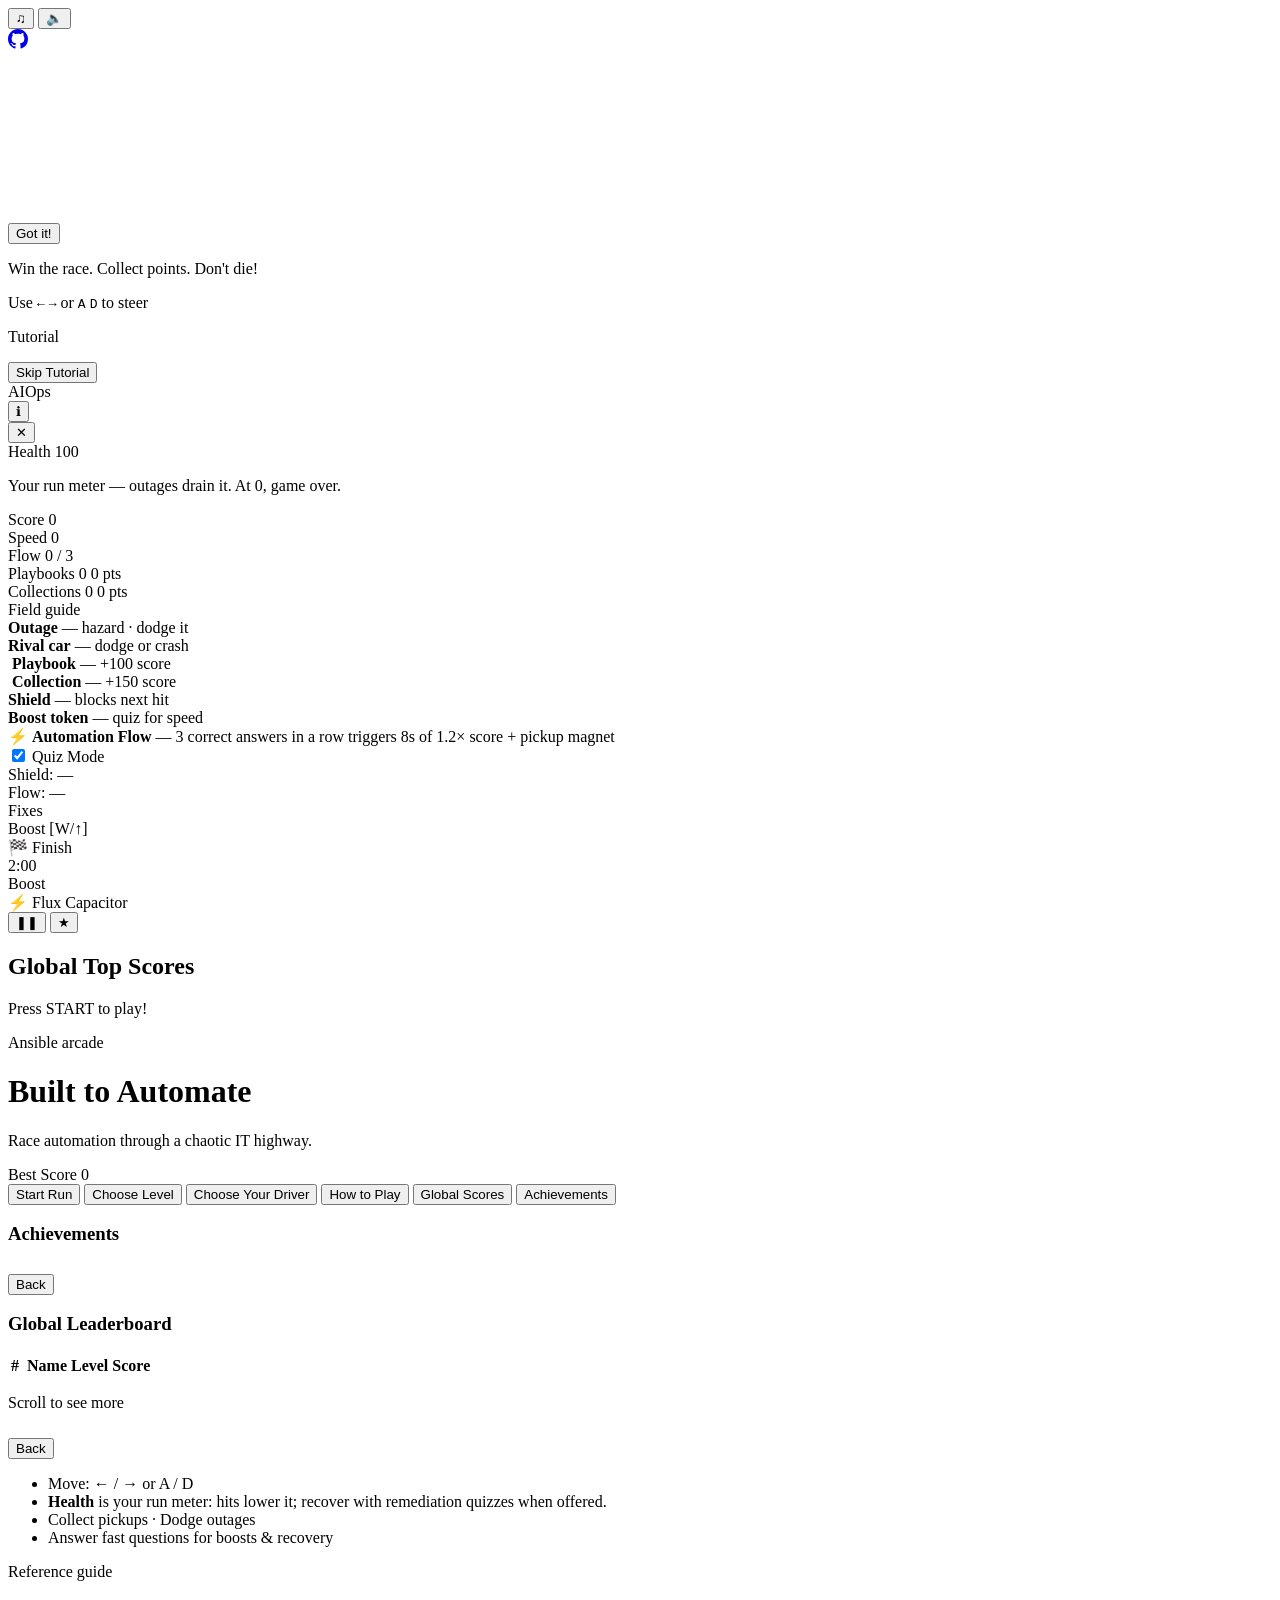
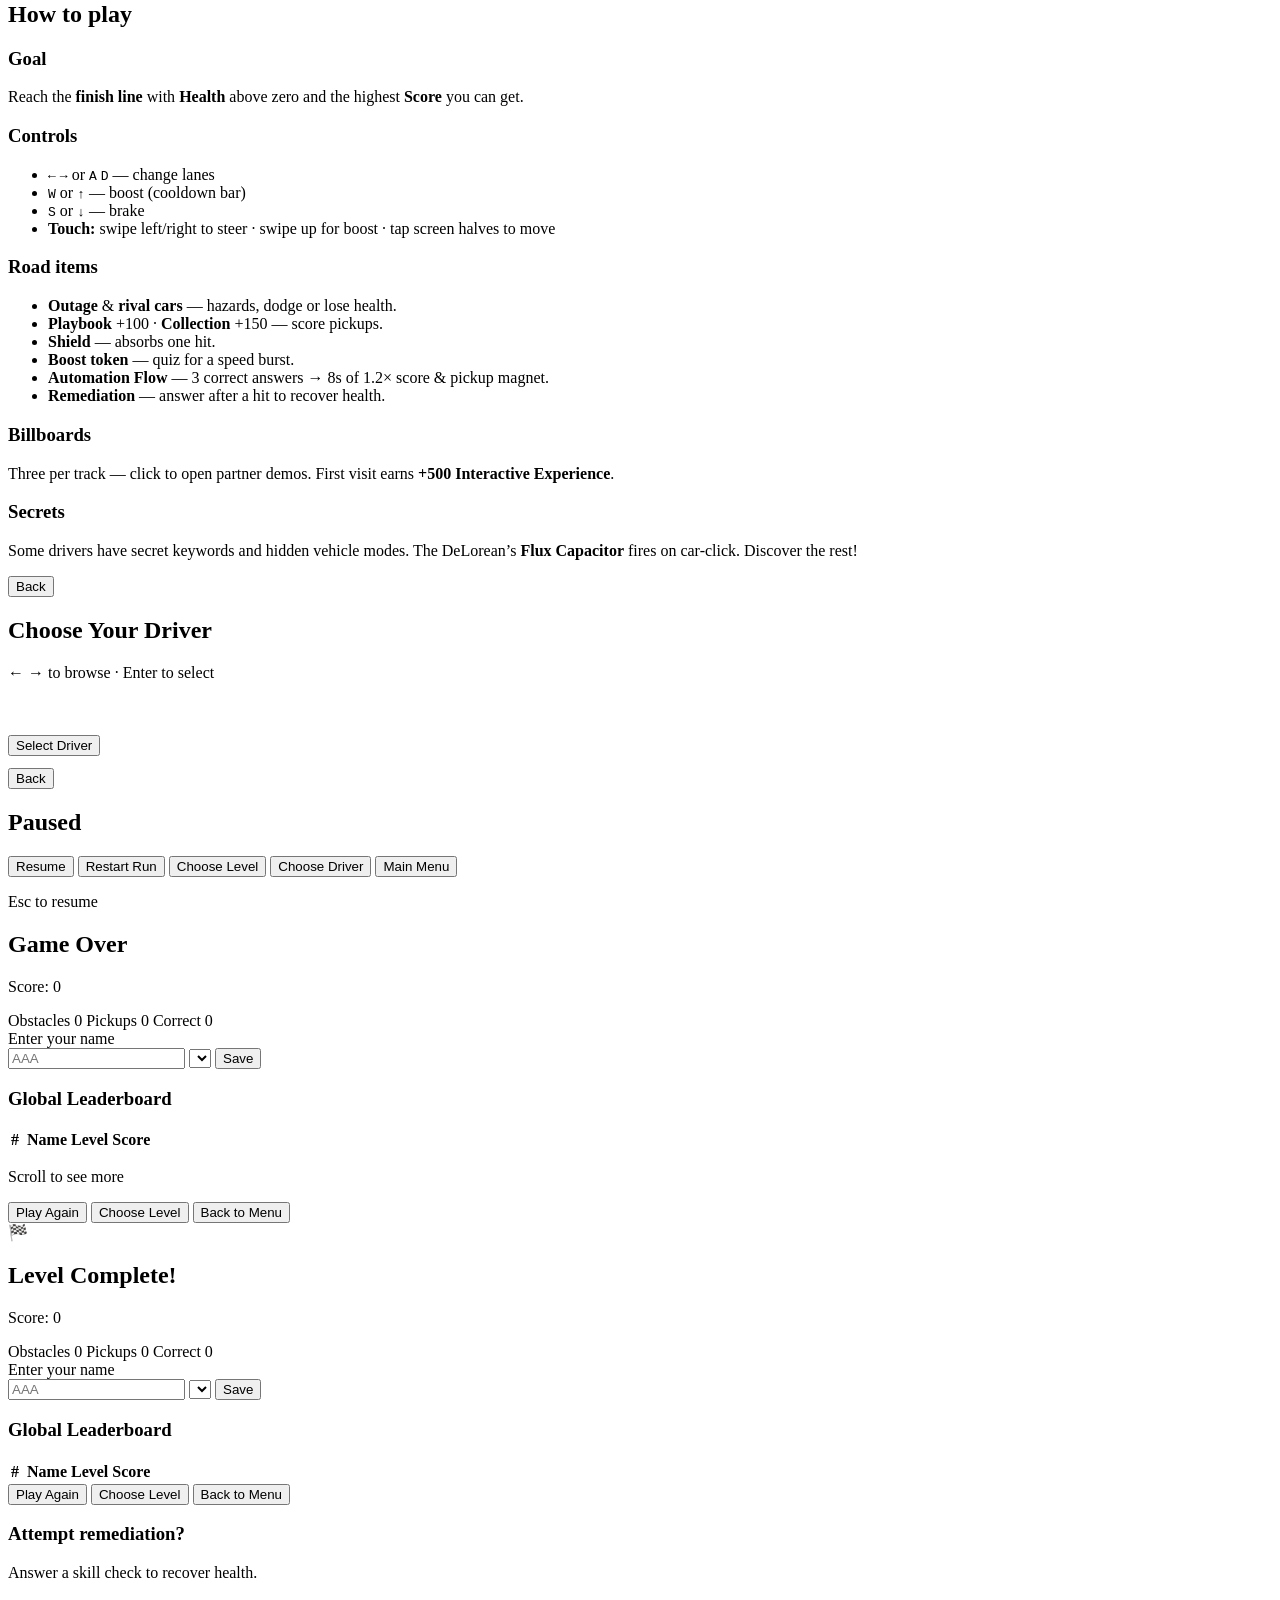
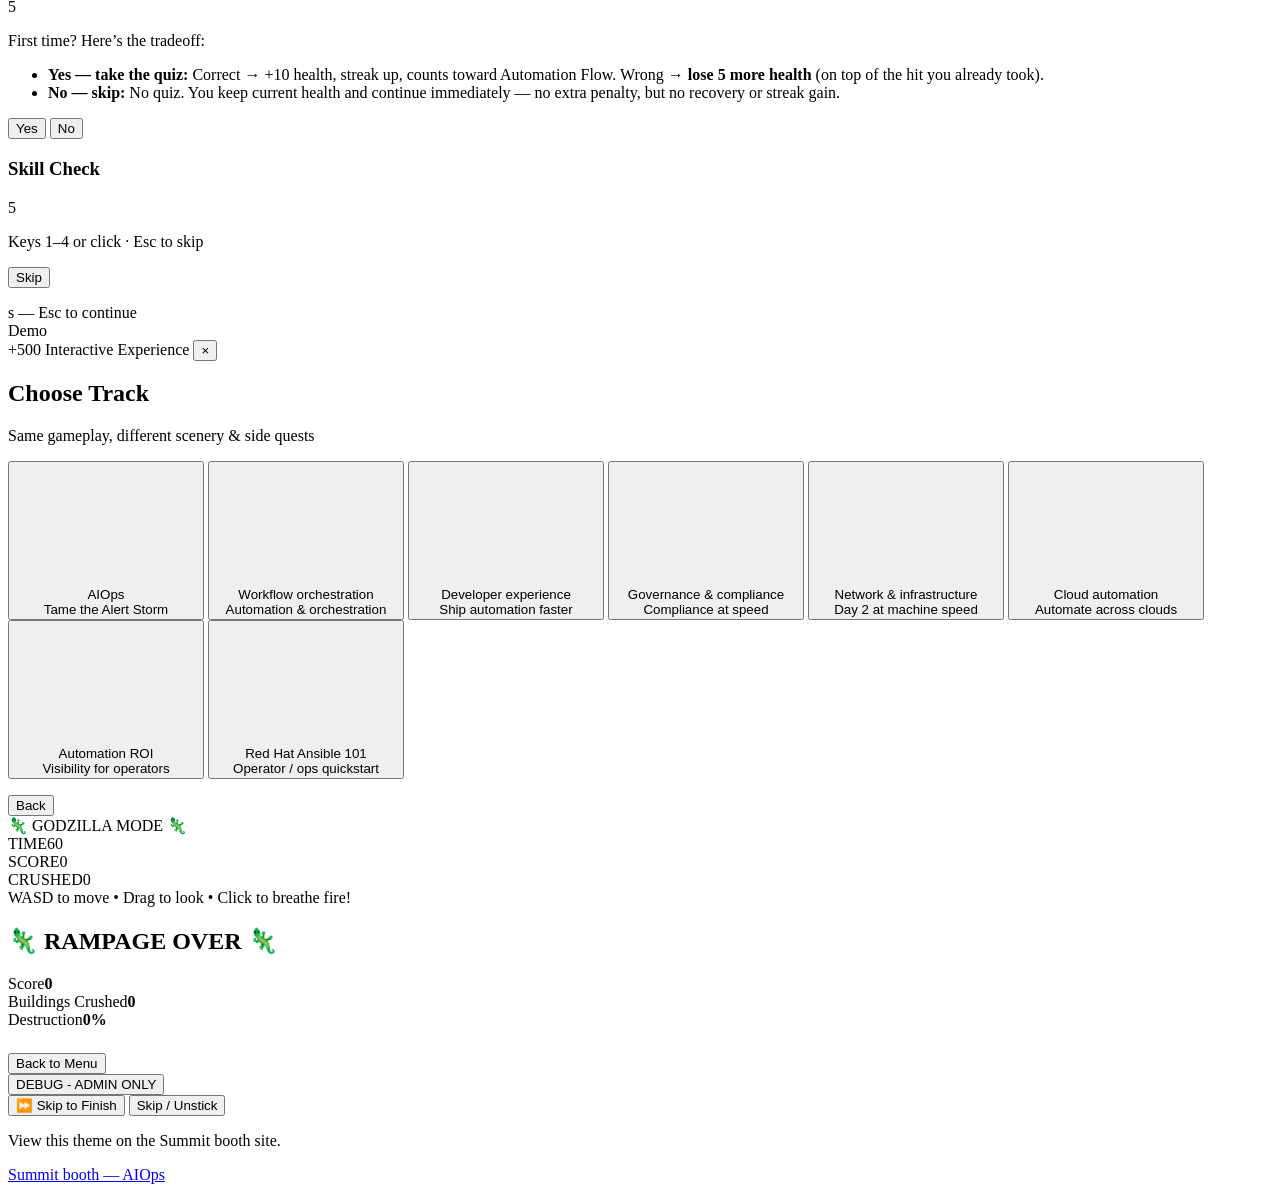
==== index.html @ 03d0b7ad "Changing url endpoints to page" ====
<!DOCTYPE html>
<html lang="en">
  <head>
    <meta charset="UTF-8" />
    <script>
      /* Keep SLUGS in sync with pathSegment in src/data/config.js */
      (function () {
        if (location.protocol === "file:") return;
        var SLUGS = [
          "AIOps",
          "Workflows",
          "Developer-Experience",
          "Policy-and-governance",
          "Infrastructure-and-network",
          "AAP-on-cloud",
          "Metrics-and-telemetry",
          "AAP-101",
        ];
        function computeBaseHref(pathname) {
          var p = pathname.replace(/\/+$/, "") || "/";
          var parts = p.split("/").filter(Boolean);
          var last = parts[parts.length - 1];
          if (last && SLUGS.indexOf(last) !== -1) {
            parts.pop();
            return parts.length ? "/" + parts.join("/") + "/" : "/";
          }
          return (p === "/" ? "" : p) + "/";
        }
        var b = document.createElement("base");
        b.href = computeBaseHref(location.pathname);
        var cs = document.querySelector("meta[charset]");
        if (cs) cs.insertAdjacentElement("afterend", b);
        else document.head.prepend(b);
      })();
    </script>
    <meta name="viewport" content="width=device-width, initial-scale=1.0" />
    <title>Built to Automate</title>
    <link rel="preconnect" href="https://fonts.googleapis.com" />
    <link rel="preconnect" href="https://fonts.gstatic.com" crossorigin />
    <link
      href="https://fonts.googleapis.com/css2?family=Orbitron:wght@500;700;900&family=Press+Start+2P&family=Red+Hat+Display:ital,wght@0,400..900;1,400..900&display=swap"
      rel="stylesheet"
    />
    <link rel="stylesheet" href="./style.css" />
    <script type="importmap">
      {
        "imports": {
          "three": "https://cdn.jsdelivr.net/npm/three@0.160.0/build/three.module.js",
          "firebase/app": "https://www.gstatic.com/firebasejs/11.7.1/firebase-app.js",
          "firebase/firestore": "https://www.gstatic.com/firebasejs/11.7.1/firebase-firestore.js"
        }
      }
    </script>
  </head>
  <body>
    <div id="audio-controls">
      <button id="btn-music" title="Toggle music">&#9835;</button>
      <button id="btn-sfx" title="Toggle sound effects">&#128264;</button>
    </div>
    <a
      id="github-link"
      href="https://github.com/abwalczyk/ansible-f1"
      target="_blank"
      rel="noopener noreferrer"
      title="View on GitHub"
    >
      <svg width="20" height="20" viewBox="0 0 16 16" fill="currentColor">
        <path d="M8 0C3.58 0 0 3.58 0 8c0 3.54 2.29 6.53 5.47 7.59.4.07.55-.17.55-.38
          0-.19-.01-.82-.01-1.49-2.01.37-2.53-.49-2.69-.94-.09-.23-.48-.94-.82-1.13-.28-.15-.68-.52
          -.01-.53.63-.01 1.08.58 1.23.82.72 1.21 1.87.87 2.33.66.07-.52.28-.87.51-1.07-1.78-.2
          -3.64-.89-3.64-3.95 0-.87.31-1.59.82-2.15-.08-.2-.36-1.02.08-2.12 0 0 .67-.21 2.2.82
          .64-.18 1.32-.27 2-.27.68 0 1.36.09 2 .27 1.53-1.04 2.2-.82 2.2-.82.44 1.1.16 1.92
          .08 2.12.51.56.82 1.27.82 2.15 0 3.07-1.87 3.75-3.65 3.95.29.25.54.73.54 1.48 0
          1.07-.01 1.93-.01 2.2 0 .21.15.46.55.38A8.013 8.013 0 0016 8c0-4.42-3.58-8-8-8z"/>
      </svg>
    </a>
    <div id="game-root">
      <canvas id="c"></canvas>
      <div id="screen-flash" aria-hidden="true"></div>
      <div id="brake-vignette" class="brake-vignette" aria-hidden="true"></div>
      <div id="damage-popup" class="damage-popup" aria-hidden="true"></div>
      <div id="pickup-popup" class="pickup-popup" aria-hidden="true"></div>
      <div id="hippo-announce" class="hippo-announce" aria-hidden="true"></div>
      <div id="combo-display" class="combo-display hidden" aria-hidden="true"></div>
      <div id="achievement-popup" class="achievement-popup hidden" aria-hidden="true"></div>

      <!-- Interactive tutorial tip (floats over 3D entities) -->
      <div id="tutorial-tip" class="tutorial-tip hidden" aria-hidden="true">
        <div class="tutorial-tip-card">
          <p id="tutorial-tip-text" class="tutorial-tip-text"></p>
          <button type="button" id="btn-tutorial-got-it" class="btn primary btn-small">Got it!</button>
        </div>
        <div class="tutorial-tip-arrow"></div>
      </div>
      <!-- skip button moved inside tutorial-checklist below -->
      <div id="tutorial-banner" class="tutorial-banner hidden" aria-hidden="true">
        <p class="tutorial-banner-text">Win the race. Collect points. Don't die!</p>
        <p class="tutorial-banner-sub">Use <kbd>←</kbd> <kbd>→</kbd> or <kbd>A</kbd> <kbd>D</kbd> to steer</p>
      </div>

      <!-- Tutorial-to-race countdown -->
      <div id="tutorial-countdown" class="tutorial-countdown hidden" aria-hidden="true">
        <span id="tutorial-countdown-num" class="tutorial-countdown-num"></span>
      </div>

      <!-- Tutorial progress checklist -->
      <div id="tutorial-checklist" class="tutorial-checklist hidden" aria-label="Tutorial progress">
        <div class="tutorial-checklist-header">Tutorial</div>
        <ul id="tutorial-checklist-items" class="tutorial-checklist-items">
          <!-- populated dynamically from TUTORIAL_STEPS -->
        </ul>
        <button type="button" id="btn-skip-tutorial" class="btn-skip-tutorial">Skip Tutorial</button>
      </div>

      <div id="hud" class="hud hidden">
        <div class="hud-theme-strip" aria-label="Current track">
          <div id="hud-level-name" class="hud-theme-title">AIOps</div>
        </div>
        <button type="button" id="btn-hud-info" class="hud-info-toggle" title="Show info">ℹ</button>
        <div class="hud-left">
          <button type="button" id="btn-hud-close" class="hud-close-btn" title="Close">✕</button>
          <div class="hud-stats">
            <div class="hud-stat-block">
              <div class="hud-health-row">
                Health <span id="hud-health">100</span>
              </div>
              <p class="hud-stat-hint">
                Your run meter — outages drain it. At 0, game over.
              </p>
            </div>
            <div>Score <span id="hud-score">0</span></div>
            <div>Speed <span id="hud-speed">0</span></div>
            <div class="hud-flow-progress">
              Flow <span id="hud-streak">0</span> / 3
              <div class="flow-pips">
                <span class="flow-pip" id="flow-pip-0"></span>
                <span class="flow-pip" id="flow-pip-1"></span>
                <span class="flow-pip" id="flow-pip-2"></span>
              </div>
            </div>
            <div class="hud-pickup-counter">
              Playbooks <span id="hud-playbooks">0</span>
              <span class="hud-pickup-pts" id="hud-playbook-pts">0 pts</span>
            </div>
            <div class="hud-pickup-counter">
              Collections <span id="hud-collections">0</span>
              <span class="hud-pickup-pts" id="hud-collection-pts">0 pts</span>
            </div>
          </div>
          <div class="hud-legend" aria-label="What objects mean">
            <div class="legend-title">Field guide</div>
            <div class="legend-row">
              <span class="swatch swatch-outage" aria-hidden="true"></span>
              <span><strong>Outage</strong> — hazard · dodge it</span>
            </div>
            <div class="legend-row">
              <span class="swatch swatch-rival" aria-hidden="true"></span>
              <span><strong>Rival car</strong> — dodge or crash</span>
            </div>
            <div class="legend-row">
              <img class="swatch-icon" src="./assets/playbook-icon.png" alt="" aria-hidden="true" />
              <span><strong>Playbook</strong> — +100 score</span>
            </div>
            <div class="legend-row">
              <img class="swatch-icon" src="./assets/collection-icon.png" alt="" aria-hidden="true" />
              <span><strong>Collection</strong> — +150 score</span>
            </div>
            <div class="legend-row">
              <span class="swatch swatch-shield" aria-hidden="true"></span>
              <span><strong>Shield</strong> — blocks next hit</span>
            </div>
            <div class="legend-row">
              <span class="swatch swatch-boost" aria-hidden="true"></span>
              <span><strong>Boost token</strong> — quiz for speed</span>
            </div>
            <div class="legend-divider"></div>
            <div class="legend-row legend-flow-row">
              <span class="swatch swatch-flow" aria-hidden="true">⚡</span>
              <span><strong>Automation Flow</strong> — 3 correct answers in a row triggers 8s of 1.2× score + pickup magnet</span>
            </div>
            <div class="legend-divider"></div>
            <label class="legend-row quiz-toggle-row">
              <input type="checkbox" id="quiz-toggle" checked />
              <span>Quiz Mode</span>
            </label>
          </div>
        </div>
        <div class="hud-right">
          <div id="hud-shield">Shield: —</div>
          <div id="hud-flow">Flow: —</div>
          <div id="hud-remediations" class="hud-remediations">
            <span class="rem-label">Fixes</span>
            <span class="rem-icons" id="rem-icons"></span>
          </div>
          <div id="hud-manual-boost" class="hud-manual-boost ready">
            <span class="mb-label">Boost [W/↑]</span>
            <div class="mb-bar"><div id="mb-fill" class="mb-fill"></div></div>
          </div>
        </div>
        <div id="finish-progress" class="finish-progress">
          <span class="finish-label">🏁 Finish</span>
          <div class="finish-track">
            <div id="finish-fill" class="finish-fill"></div>
          </div>
          <span id="finish-time" class="finish-time">2:00</span>
        </div>
        <div id="boost-bar" class="boost-bar hidden">
          <span>Boost</span>
          <div class="boost-track">
            <div id="boost-fill"></div>
          </div>
        </div>
        <div id="tt-cooldown-bar" class="tt-cooldown-bar hidden">
          <span>⚡ Flux Capacitor</span>
          <div class="tt-track">
            <div id="tt-cooldown-fill"></div>
          </div>
        </div>
        <div id="hud-status" class="hud-status"></div>
        <button type="button" id="btn-touch-pause" class="touch-pause" title="Pause">&#10074;&#10074;</button>
        <button type="button" id="btn-mobile-secret" class="mobile-secret-btn" title="Secret">★</button>
      </div>

      <div id="attract-scores" class="attract-scores hidden">
        <h2 class="attract-scores-title">Global Top Scores</h2>
        <div class="attract-scores-list" id="attract-scores-list"></div>
        <p class="attract-insert">Press START to play!</p>
      </div>

      <div id="main-menu" class="overlay panel">
        <p class="eyebrow">Ansible arcade</p>
        <h1 class="title">Built to Automate</h1>
        <p class="tagline">Race automation through a chaotic IT highway.</p>
        <div class="best-row">
          Best Score <span id="menu-best">0</span>
        </div>
        <button type="button" id="btn-start" class="btn primary">Start Run</button>
        <button type="button" id="btn-choose-level-menu" class="btn">Choose Level</button>
        <button type="button" id="btn-choose-driver" class="btn">Choose Your Driver</button>
        <button type="button" id="btn-how-to-play" class="btn">How to Play</button>
        <button type="button" id="btn-highscores" class="btn">Global Scores</button>
        <button type="button" id="btn-achievements" class="btn">Achievements</button>

        <div id="menu-achievements" class="menu-achievements hidden">
          <h3 class="lb-title">Achievements</h3>
          <div class="achievements-grid" id="achievements-grid"></div>
          <button type="button" id="btn-ach-back" class="btn" style="margin-top:0.6rem">Back</button>
        </div>

        <div id="menu-leaderboard" class="go-leaderboard hidden">
          <h3 class="lb-title">Global Leaderboard</h3>
          <div class="lb-scroll" id="menu-lb-scroll">
            <table class="lb-table">
              <thead>
                <tr><th>#</th><th></th><th>Name</th><th>Level</th><th>Score</th></tr>
              </thead>
              <tbody id="menu-lb-body"></tbody>
            </table>
          </div>
          <p class="lb-hint">Scroll to see more</p>
          <button type="button" id="btn-lb-back" class="btn" style="margin-top:0.6rem">Back</button>
        </div>

        <ul class="help">
          <li>Move: ← / → or A / D</li>
          <li>
            <strong>Health</strong> is your run meter: hits lower it; recover with
            remediation quizzes when offered.
          </li>
          <li>Collect pickups · Dodge outages</li>
          <li>Answer fast questions for boosts &amp; recovery</li>
        </ul>
      </div>

      <div id="tutorial-overlay" class="overlay tutorial-overlay hidden" aria-hidden="true">
        <div class="tutorial-panel">
          <p class="eyebrow">Reference guide</p>
          <h2 class="tutorial-title">How to play</h2>
          <div class="tutorial-scroll">
            <section class="tutorial-section">
              <h3>Goal</h3>
              <p>Reach the <strong>finish line</strong> with <strong>Health</strong> above zero and the highest <strong>Score</strong> you can get.</p>
            </section>
            <section class="tutorial-section">
              <h3>Controls</h3>
              <ul class="tutorial-list">
                <li><kbd>←</kbd> <kbd>→</kbd> or <kbd>A</kbd> <kbd>D</kbd> — change lanes</li>
                <li><kbd>W</kbd> or <kbd>↑</kbd> — boost (cooldown bar)</li>
                <li><kbd>S</kbd> or <kbd>↓</kbd> — brake</li>
                <li><strong>Touch:</strong> swipe left/right to steer · swipe up for boost · tap screen halves to move</li>
              </ul>
            </section>
            <section class="tutorial-section">
              <h3>Road items</h3>
              <ul class="tutorial-list">
                <li><strong>Outage</strong> &amp; <strong>rival cars</strong> — hazards, dodge or lose health.</li>
                <li><strong>Playbook</strong> +100 · <strong>Collection</strong> +150 — score pickups.</li>
                <li><strong>Shield</strong> — absorbs one hit.</li>
                <li><strong>Boost token</strong> — quiz for a speed burst.</li>
                <li><strong>Automation Flow</strong> — 3 correct answers → 8s of 1.2× score &amp; pickup magnet.</li>
                <li><strong>Remediation</strong> — answer after a hit to recover health.</li>
              </ul>
            </section>
            <section class="tutorial-section">
              <h3>Billboards</h3>
              <p>Three per track — click to open partner demos. First visit earns <strong>+500 Interactive Experience</strong>.</p>
            </section>
            <section class="tutorial-section tutorial-spoiler">
              <h3>Secrets</h3>
              <p>Some drivers have secret keywords and hidden vehicle modes. The DeLorean’s <strong>Flux Capacitor</strong> fires on car-click. Discover the rest!</p>
            </section>
          </div>
          <div class="tutorial-actions">
            <button type="button" id="btn-tutorial-back" class="btn">Back</button>
          </div>
        </div>
      </div>

      <div id="driver-select" class="overlay panel hidden">
        <h2 class="driver-select-title">Choose Your Driver</h2>
        <p class="driver-select-hint">← → to browse · Enter to select</p>
        <div class="driver-cards" id="driver-cards"></div>

        <div id="driver-detail" class="driver-detail hidden">
          <div class="driver-detail-inner">
            <img id="driver-detail-photo" class="driver-detail-photo" src="" alt="" />
            <div class="driver-detail-info">
              <h3 id="driver-detail-name" class="driver-detail-name"></h3>
              <p id="driver-detail-origin" class="driver-detail-origin"></p>
              <p id="driver-detail-bio" class="driver-detail-bio"></p>
              <button type="button" id="btn-select-driver" class="btn primary">Select Driver</button>
            </div>
            <div class="driver-car-preview" id="driver-car-preview"></div>
          </div>
        </div>

        <button type="button" id="btn-driver-back" class="btn" style="margin-top:0.8rem">Back</button>
      </div>

      <div id="pause-menu" class="overlay panel hidden">
        <h2>Paused</h2>
        <button type="button" id="btn-resume" class="btn primary">Resume</button>
        <button type="button" id="btn-restart-pause" class="btn">Restart Run</button>
        <button type="button" id="btn-choose-level-pause" class="btn">Choose Level</button>
        <button type="button" id="btn-choose-driver-pause" class="btn">Choose Driver</button>
        <button type="button" id="btn-menu-pause" class="btn">Main Menu</button>
        <p class="hint">Esc to resume</p>
      </div>

      <div id="game-over" class="overlay panel hidden">
        <h2>Game Over</h2>

        <div id="go-entry" class="go-entry">
          <p class="go-final-score">Score: <span id="go-score">0</span></p>
          <div class="go-stats-row">
            <span>Obstacles <span id="go-hits">0</span></span>
            <span>Pickups <span id="go-pickups">0</span></span>
            <span>Correct <span id="go-correct">0</span></span>
          </div>
          <label class="go-name-label" for="go-name-input">Enter your name</label>
          <div class="go-name-row">
            <input type="text" id="go-name-input" class="go-name-input" maxlength="16" placeholder="AAA" autocomplete="off" />
            <select id="go-country" class="go-country" title="Country"></select>
            <button type="button" id="btn-save-score" class="btn primary">Save</button>
          </div>
        </div>

        <div id="go-leaderboard" class="go-leaderboard hidden">
          <div id="go-rank-banner" class="rank-banner hidden"></div>
          <h3 class="lb-title">Global Leaderboard</h3>
          <div class="lb-scroll" id="lb-scroll">
            <table class="lb-table">
              <thead>
                <tr><th>#</th><th></th><th>Name</th><th>Level</th><th>Score</th></tr>
              </thead>
              <tbody id="lb-body"></tbody>
            </table>
          </div>
          <p class="lb-hint">Scroll to see more</p>
        </div>

        <div class="go-buttons">
          <button type="button" id="btn-restart-go" class="btn primary">Play Again</button>
          <button type="button" id="btn-choose-level-go" class="btn">Choose Level</button>
          <button type="button" id="btn-menu-go" class="btn">Back to Menu</button>
        </div>
      </div>

      <div id="level-complete" class="overlay panel hidden">
        <div id="lc-flags" class="lc-flags">🏁</div>
        <h2 id="lc-title">Level Complete!</h2>
        <p id="lc-message" class="lc-message"></p>
        <p class="go-final-score">Score: <span id="lc-score">0</span></p>
        <div class="go-stats-row">
          <span>Obstacles <span id="lc-hits">0</span></span>
          <span>Pickups <span id="lc-pickups">0</span></span>
          <span>Correct <span id="lc-correct">0</span></span>
        </div>

        <div id="lc-entry" class="go-entry">
          <label class="go-name-label" for="lc-name-input">Enter your name</label>
          <div class="go-name-row">
            <input type="text" id="lc-name-input" class="go-name-input" maxlength="16" placeholder="AAA" autocomplete="off" />
            <select id="lc-country" class="go-country" title="Country"></select>
            <button type="button" id="btn-save-score-lc" class="btn primary">Save</button>
          </div>
        </div>

        <div id="lc-leaderboard" class="go-leaderboard hidden">
          <div id="lc-rank-banner" class="rank-banner hidden"></div>
          <h3 class="lb-title">Global Leaderboard</h3>
          <div class="lb-scroll" id="lc-lb-scroll">
            <table class="lb-table">
              <thead>
                <tr><th>#</th><th></th><th>Name</th><th>Level</th><th>Score</th></tr>
              </thead>
              <tbody id="lc-lb-body"></tbody>
            </table>
          </div>
        </div>

        <div class="go-buttons">
          <button type="button" id="btn-next-lc" class="btn primary">Play Again</button>
          <button type="button" id="btn-choose-level-lc" class="btn">Choose Level</button>
          <button type="button" id="btn-menu-lc" class="btn">Back to Menu</button>
        </div>
      </div>

      <div id="recovery-overlay" class="overlay panel compact hidden">
        <h3>Attempt remediation?</h3>
        <p class="hint">Answer a skill check to recover health.</p>
        <p id="recovery-countdown" class="recovery-countdown">5</p>
        <div id="recovery-first-tip" class="recovery-first-tip hidden">
          <p class="recovery-tip-title">First time? Here’s the tradeoff:</p>
          <ul class="recovery-tip-list">
            <li>
              <strong>Yes — take the quiz:</strong> Correct → +10 health, streak up, counts toward Automation Flow.
              Wrong → <strong>lose 5 more health</strong> (on top of the hit you already took).
            </li>
            <li>
              <strong>No — skip:</strong> No quiz. You keep current health and continue immediately — no extra penalty, but no recovery or streak gain.
            </li>
          </ul>
        </div>
        <div class="row">
          <button type="button" id="recovery-yes" class="btn primary">Yes</button>
          <button type="button" id="recovery-no" class="btn">No</button>
        </div>
      </div>

      <div id="quiz-overlay" class="overlay panel quiz hidden">
        <div id="quiz-question-panel">
          <h3 id="quiz-title">Skill Check</h3>
          <p id="quiz-countdown" class="quiz-countdown">5</p>
          <p id="quiz-prompt"></p>
          <div id="quiz-options" class="quiz-options"></div>
          <div class="quiz-bottom-row">
            <p class="hint">Keys 1–4 or click · Esc to skip</p>
            <button type="button" id="btn-quiz-skip" class="btn btn-quiz-skip">Skip</button>
          </div>
        </div>
        <div id="quiz-result-panel" class="quiz-result-panel hidden">
          <div id="quiz-result-burst" class="quiz-result-burst" aria-hidden="true"></div>
          <p id="quiz-result-title" class="quiz-result-title"></p>
          <ul id="quiz-result-lines" class="quiz-result-lines"></ul>
          <p id="quiz-result-explain" class="quiz-result-explain"></p>
          <div id="quiz-result-timer" class="quiz-result-timer hidden">
            <span id="quiz-result-countdown"></span>s — Esc to continue
          </div>
        </div>
      </div>

      <div id="billboard-overlay" class="overlay hidden">
        <div class="billboard-panel">
          <div class="billboard-topbar">
            <span class="billboard-label" id="billboard-label">Demo</span>
            <div class="billboard-topbar-right">
              <span id="billboard-bonus" class="billboard-bonus hidden">+500 Interactive Experience</span>
              <button type="button" id="btn-billboard-close" class="billboard-close" title="Close">&times;</button>
            </div>
          </div>
          <div class="billboard-content" id="billboard-content">
            <!-- dynamic: iframe embed or coming-soon placeholder injected by UI.js -->
          </div>
        </div>
      </div>

      <div id="level-select" class="overlay panel hidden">
        <h2>Choose Track</h2>
        <p class="level-select-hint">Same gameplay, different scenery &amp; side quests</p>
        <div class="level-cards">
          <button class="level-card" data-level="A">
            <canvas class="level-preview" width="180" height="120"></canvas>
            <div class="level-card-label">AIOps</div>
            <div class="level-card-sub">Tame the Alert Storm</div>
          </button>
          <button class="level-card" data-level="B">
            <canvas class="level-preview" width="180" height="120"></canvas>
            <div class="level-card-label">Workflow orchestration</div>
            <div class="level-card-sub">Automation &amp; orchestration</div>
          </button>
          <button class="level-card" data-level="C">
            <canvas class="level-preview" width="180" height="120"></canvas>
            <div class="level-card-label">Developer experience</div>
            <div class="level-card-sub">Ship automation faster</div>
          </button>
          <button class="level-card" data-level="D">
            <canvas class="level-preview" width="180" height="120"></canvas>
            <div class="level-card-label">Governance &amp; compliance</div>
            <div class="level-card-sub">Compliance at speed</div>
          </button>
          <button class="level-card" data-level="E">
            <canvas class="level-preview" width="180" height="120"></canvas>
            <div class="level-card-label">Network &amp; infrastructure</div>
            <div class="level-card-sub">Day 2 at machine speed</div>
          </button>
          <button class="level-card" data-level="F">
            <canvas class="level-preview" width="180" height="120"></canvas>
            <div class="level-card-label">Cloud automation</div>
            <div class="level-card-sub">Automate across clouds</div>
          </button>
          <button class="level-card" data-level="G">
            <canvas class="level-preview" width="180" height="120"></canvas>
            <div class="level-card-label">Automation ROI</div>
            <div class="level-card-sub">Visibility for operators</div>
          </button>
          <button class="level-card" data-level="H">
            <canvas class="level-preview" width="180" height="120"></canvas>
            <div class="level-card-label">Red Hat Ansible 101</div>
            <div class="level-card-sub">Operator / ops quickstart</div>
          </button>
        </div>
        <button type="button" id="btn-level-back" class="btn" style="margin-top:1rem">Back</button>
      </div>

      <!-- Godzilla Mode HUD -->
      <div id="godzilla-hud" class="godzilla-hud hidden" aria-hidden="true">
        <div class="gz-title">🦎 GODZILLA MODE 🦎</div>
        <div class="gz-stats">
          <div class="gz-stat"><span class="gz-label">TIME</span><span id="gz-time" class="gz-value">60</span></div>
          <div class="gz-stat"><span class="gz-label">SCORE</span><span id="gz-score" class="gz-value">0</span></div>
          <div class="gz-stat"><span class="gz-label">CRUSHED</span><span id="gz-crushed" class="gz-value">0</span></div>
        </div>
        <div class="gz-hint">WASD to move &bull; Drag to look &bull; Click to breathe fire!</div>
      </div>

      <!-- Godzilla Score Summary -->
      <div id="godzilla-score" class="overlay panel hidden">
        <h2 class="gz-score-title">🦎 RAMPAGE OVER 🦎</h2>
        <div class="gz-score-grid">
          <div class="gz-score-row"><span>Score</span><strong id="gz-final-score">0</strong></div>
          <div class="gz-score-row"><span>Buildings Crushed</span><strong id="gz-final-crushed">0</strong></div>
          <div class="gz-score-row"><span>Destruction</span><strong id="gz-final-pct">0%</strong></div>
        </div>
        <button type="button" id="btn-gz-back" class="btn" style="margin-top:1.5rem">Back to Menu</button>
      </div>

      <div id="debug-panel" class="debug-panel">
        <button type="button" id="btn-debug-toggle" class="btn-debug-toggle">DEBUG - ADMIN ONLY</button>
        <div id="debug-tools" class="debug-tools hidden">
          <button type="button" id="btn-dev-skip" class="debug-btn" title="Skip to last 10s">&#9193; Skip to Finish</button>
          <button type="button" id="btn-unstick" class="debug-btn" title="Stuck? Click to force-resume the run">Skip / Unstick</button>
        </div>
      </div>
    </div>

    <!-- Fixed dock: must stay outside #game-root so z-index stacks above overlays -->
    <div
      id="summit-booth-back-wrap"
      class="summit-booth-dock hidden"
      aria-label="Summit booth theme page"
    >
      <p class="summit-booth-dock-lead" id="summit-booth-lead">
        View this theme on the Summit booth site.
      </p>
      <a
        id="summit-booth-back"
        class="summit-booth-dock-btn"
        href="https://ansible-tmm.github.io/summit26/AIOps/"
        target="_blank"
        rel="noopener noreferrer"
        >Summit booth — AIOps</a>
    </div>

    <script type="module" src="./src/main.js"></script>
  </body>
</html>
---- style.css ----
:root {
  --bg: #050510;
  --neon: #00ffcc;
  --neon2: #ff00aa;
  --panel: rgba(8, 12, 28, 0.92);
  --text: #e8f7ff;
  --muted: rgba(200, 230, 255, 0.65);
  /**
   * Start menu occupies this fraction of the viewport width; the 3D game shows on the remainder.
   * Summit booth dock is centered in the game strip only (not the full window).
   */
  --start-menu-width-fraction: 33.333333%;
}

* {
  box-sizing: border-box;
}

html,
body {
  margin: 0;
  width: 100%;
  height: 100%;
  overflow: hidden;
  background: var(--bg);
  color: var(--text);
  font-family: "Orbitron", system-ui, sans-serif;
}

#github-link {
  position: fixed;
  bottom: 12px;
  left: 12px;
  z-index: 30;
  width: 34px;
  height: 34px;
  display: flex;
  align-items: center;
  justify-content: center;
  border: 1px solid rgba(0, 255, 204, 0.2);
  border-radius: 50%;
  background: rgba(5, 10, 20, 0.7);
  color: rgba(200, 220, 255, 0.55);
  text-decoration: none;
  backdrop-filter: blur(6px);
  transition: all 0.2s ease;
}

#github-link:hover {
  color: var(--neon);
  border-color: rgba(0, 255, 204, 0.5);
  background: rgba(10, 25, 40, 0.85);
  box-shadow: 0 0 12px rgba(0, 255, 204, 0.2);
}

#audio-controls {
  position: fixed;
  top: 12px;
  right: 12px;
  z-index: 30;
  display: flex;
  gap: 6px;
}

#audio-controls button {
  width: 32px;
  height: 32px;
  border: 1px solid rgba(0, 255, 204, 0.25);
  border-radius: 5px;
  background: rgba(5, 10, 20, 0.7);
  color: var(--neon);
  font-size: 15px;
  cursor: pointer;
  display: flex;
  align-items: center;
  justify-content: center;
  transition: all 0.2s ease;
  backdrop-filter: blur(6px);
  padding: 0;
  line-height: 1;
}

#audio-controls button:hover {
  background: rgba(10, 25, 40, 0.85);
  border-color: rgba(0, 255, 204, 0.5);
}

#audio-controls button.muted {
  color: rgba(0, 255, 204, 0.2);
  border-color: rgba(0, 255, 204, 0.08);
}

#game-root {
  position: relative;
  width: 100%;
  height: 100%;
}

#c {
  display: block;
  width: 100%;
  height: 100%;
}

#screen-flash {
  pointer-events: none;
  position: absolute;
  inset: 0;
  background: rgba(255, 40, 80, 0);
  transition: background 0.08s linear;
  z-index: 3;
}

#screen-flash.flash-hit {
  background: rgba(255, 40, 80, 0.35);
}

#game-root.shake {
  animation: shake 0.22s ease-out;
}

@keyframes shake {
  0% {
    transform: translate(0, 0);
  }
  20% {
    transform: translate(-6px, 2px);
  }
  40% {
    transform: translate(5px, -2px);
  }
  60% {
    transform: translate(-4px, 1px);
  }
  80% {
    transform: translate(3px, -1px);
  }
  100% {
    transform: translate(0, 0);
  }
}

.hud {
  position: absolute;
  inset: 0;
  pointer-events: none;
  z-index: 2;
  font-size: 0.78rem;
  letter-spacing: 0.06em;
  text-shadow: 0 0 12px rgba(0, 255, 204, 0.35);
}

.hud-info-toggle {
  display: none;
}

.hud-close-btn {
  display: none;
}

.hud-resume-btn {
  display: none;
}

.hud-left {
  position: absolute;
  top: 1rem;
  left: 1rem;
  line-height: 1.45;
  max-width: min(220px, 42vw);
  display: flex;
  flex-direction: column;
  gap: 0.65rem;
  background: rgba(5, 8, 18, 0.65);
  padding: 0.75rem 0.85rem;
  border-radius: 8px;
  backdrop-filter: blur(4px);
}

.hud-stats {
  line-height: 1.5;
}

.hud-stat-block {
  margin-bottom: 0.15rem;
}

.hud-health-row {
  font-size: 1.5rem;
  font-weight: 700;
  letter-spacing: 0.03em;
}

#hud-health {
  font-size: 1.7rem;
  font-weight: 900;
  transition: color 0.2s;
}

.hud-health-row.danger {
  color: #ff2222;
  animation: health-flash 0.5s ease-in-out infinite;
}

.hud-health-row.danger #hud-health {
  color: #ff2222;
}

@keyframes health-flash {
  0%, 100% { opacity: 1; }
  50% { opacity: 0.4; }
}

.hud-stat-hint {
  margin: 0.2rem 0 0.35rem;
  padding: 0;
  font-size: 0.55rem;
  line-height: 1.35;
  letter-spacing: 0.03em;
  color: rgba(180, 210, 235, 0.75);
  font-weight: 500;
  max-width: 14rem;
}

.hud-flow-progress {
  display: flex;
  align-items: center;
  gap: 0.4rem;
  font-size: 0.72rem;
}

.hud-flow-progress span {
  color: #fff;
  font-weight: 700;
}

.flow-pips {
  display: flex;
  gap: 3px;
}

.flow-pip {
  width: 10px;
  height: 10px;
  border-radius: 2px;
  border: 1px solid rgba(0, 255, 204, 0.3);
  background: rgba(0, 255, 204, 0.08);
  transition: background 0.25s, border-color 0.25s, box-shadow 0.25s;
}

.flow-pip.filled {
  background: var(--neon);
  border-color: var(--neon);
  box-shadow: 0 0 6px rgba(0, 255, 204, 0.5);
}

.flow-pip.all-filled {
  background: #66ffcc;
  border-color: #66ffcc;
  box-shadow: 0 0 10px rgba(100, 255, 200, 0.7);
  animation: pip-glow 0.6s ease-in-out infinite alternate;
}

@keyframes pip-glow {
  from { box-shadow: 0 0 6px rgba(100, 255, 200, 0.5); }
  to { box-shadow: 0 0 14px rgba(100, 255, 200, 0.9); }
}

.hud-pickup-counter {
  display: flex;
  align-items: baseline;
  gap: 0.35rem;
  font-size: 0.72rem;
}

.hud-pickup-counter span:first-of-type {
  color: #fff;
  font-weight: 700;
}

.hud-pickup-pts {
  font-size: 0.6rem;
  color: var(--neon);
  font-weight: 400;
  opacity: 0.8;
}

.hud-legend {
  padding: 0.5rem 0.55rem;
  border: 1px solid rgba(0, 255, 204, 0.25);
  border-radius: 6px;
  background: rgba(4, 8, 20, 0.72);
  font-size: 0.62rem;
  letter-spacing: 0.04em;
  color: rgba(220, 235, 255, 0.88);
}

.legend-title {
  font-family: "Press Start 2P", monospace;
  font-size: 0.45rem;
  color: var(--neon);
  margin-bottom: 0.45rem;
  letter-spacing: 0.12em;
}

.legend-row {
  display: flex;
  align-items: flex-start;
  gap: 0.4rem;
  margin-bottom: 0.35rem;
}

.legend-row:last-child {
  margin-bottom: 0;
}

.swatch {
  flex-shrink: 0;
  width: 14px;
  height: 14px;
  margin-top: 0.1rem;
  border-radius: 3px;
  box-shadow: 0 0 6px rgba(0, 0, 0, 0.5);
}

.swatch-icon {
  flex-shrink: 0;
  width: 18px;
  height: 18px;
  object-fit: contain;
  filter: drop-shadow(0 0 4px rgba(255, 255, 255, 0.35));
}

.swatch-outage {
  background:
    repeating-linear-gradient(
      0deg,
      transparent 0px, transparent 3px,
      #666 3px, #666 4px
    ),
    repeating-linear-gradient(
      90deg,
      transparent 0px, transparent 6px,
      #666 6px, #666 7px
    ),
    linear-gradient(180deg, #b33319, #8b2010);
  background-size: 100% 100%;
}

.swatch-rival {
  background: linear-gradient(135deg, #ff4422 40%, #ffaa00 100%);
  clip-path: polygon(10% 30%, 0% 70%, 20% 100%, 80% 100%, 100% 70%, 90% 30%, 70% 0%, 30% 0%);
  box-shadow: 0 0 6px rgba(255, 100, 0, 0.5);
}

.swatch-shield {
  background: #9944ff;
  box-shadow: 0 0 8px rgba(180, 100, 255, 0.4);
  border-radius: 2px 2px 2px 2px;
  clip-path: polygon(50% 0%, 100% 15%, 100% 55%, 50% 100%, 0% 55%, 0% 15%);
  width: 15px;
  height: 17px;
}

.swatch-boost {
  background: linear-gradient(135deg, #ffdd00, #ffaa00);
  border-radius: 50%;
  width: 14px;
  height: 14px;
}

.legend-divider {
  border-top: 1px solid rgba(0, 255, 204, 0.15);
  margin: 0.35rem 0;
}

.swatch-flow {
  flex-shrink: 0;
  width: 16px;
  height: 16px;
  font-size: 12px;
  line-height: 16px;
  text-align: center;
  background: none;
  box-shadow: none;
  border-radius: 0;
}

.legend-flow-row span:last-child {
  font-size: 0.56rem;
  line-height: 1.4;
  color: var(--muted);
}

.recovery-countdown {
  font-family: "Orbitron", sans-serif;
  font-size: 2rem;
  font-weight: 900;
  color: var(--neon);
  text-shadow: 0 0 18px rgba(0, 255, 204, 0.6);
  margin: 0.2rem 0 0.5rem;
  transition: color 0.2s, text-shadow 0.2s;
}

.recovery-countdown.urgent {
  color: #ff4444;
  text-shadow: 0 0 20px rgba(255, 60, 60, 0.8);
  animation: countdown-pulse 0.5s ease-in-out infinite;
}

@keyframes countdown-pulse {
  0%, 100% { opacity: 1; }
  50% { opacity: 0.35; }
}

.recovery-countdown.hidden {
  display: none;
}

#recovery-no.auto-selected {
  background: rgba(255, 60, 60, 0.35);
  border-color: #ff4444;
  color: #ff6666;
  animation: no-blink 0.28s ease-in-out 3;
}

@keyframes no-blink {
  0%, 100% { opacity: 1; }
  50% { opacity: 0.25; }
}

.recovery-first-tip {
  text-align: left;
  max-width: 440px;
  margin: 0 auto 1rem;
  padding: 0.65rem 0.75rem;
  border-radius: 6px;
  background: rgba(0, 40, 50, 0.45);
  border: 1px solid rgba(0, 255, 204, 0.2);
}

.recovery-first-tip.hidden {
  display: none;
}

.recovery-tip-title {
  font-size: 0.72rem;
  color: #ffee88;
  margin: 0 0 0.5rem;
}

.recovery-tip-list {
  margin: 0;
  padding-left: 1rem;
  font-size: 0.72rem;
  line-height: 1.55;
  color: var(--muted);
}

.recovery-tip-list li {
  margin-bottom: 0.45rem;
}

.recovery-tip-list li:last-child {
  margin-bottom: 0;
}

.hud-right {
  position: absolute;
  top: 3.2rem;
  right: 1rem;
  text-align: right;
  line-height: 1.5;
  background: rgba(5, 8, 18, 0.65);
  padding: 0.5rem 0.7rem;
  border-radius: 8px;
  backdrop-filter: blur(4px);
}

.hud-right .active {
  color: var(--neon);
}

#hud-shield.active {
  color: #cc88ff;
}

#hud-flow.active {
  color: #66ffcc;
  animation: pulse 1.2s ease-in-out infinite;
}

.hud-remediations {
  display: flex;
  align-items: center;
  gap: 0.35rem;
  margin-top: 0.25rem;
  font-size: 0.78rem;
}

.rem-label {
  color: var(--muted);
  font-size: 0.65rem;
  letter-spacing: 0.05em;
}

.rem-icons {
  display: flex;
  gap: 0.2rem;
}

.rem-pip {
  display: inline-flex;
  align-items: center;
  justify-content: center;
  width: 20px;
  height: 20px;
  border-radius: 4px;
  font-weight: 900;
  font-size: 0.85rem;
  line-height: 1;
  transition: all 0.3s ease;
}

.rem-pip.available {
  background: rgba(0, 255, 140, 0.2);
  border: 1.5px solid rgba(0, 255, 140, 0.6);
  color: #00ff8c;
  text-shadow: 0 0 6px rgba(0, 255, 140, 0.5);
}

.rem-pip.spent {
  background: rgba(255, 50, 50, 0.15);
  border: 1.5px solid rgba(255, 50, 50, 0.35);
  color: rgba(255, 60, 60, 0.5);
  text-decoration: line-through;
  opacity: 0.5;
}

.hud-manual-boost {
  margin-top: 0.35rem;
  font-size: 0.78rem;
  color: var(--muted);
}

.hud-manual-boost.ready .mb-label {
  color: #ffcc00;
  font-weight: 700;
}

.hud-manual-boost.active .mb-label {
  color: #ff8800;
  font-weight: 700;
}

.mb-bar {
  width: 100%;
  height: 5px;
  background: rgba(255, 255, 255, 0.12);
  border-radius: 3px;
  margin-top: 3px;
  overflow: hidden;
}

.mb-fill {
  height: 100%;
  border-radius: 3px;
  background: #ffcc00;
  transform-origin: left;
  transition: transform 0.15s linear;
}

.hud-manual-boost.cooldown .mb-fill {
  background: #888;
}

.hud-manual-boost.active .mb-fill {
  background: #ff8800;
}

.hud-manual-boost.ready .mb-fill {
  background: #ffcc00;
}

.brake-vignette {
  position: fixed;
  inset: 0;
  pointer-events: none;
  z-index: 5;
  border: 4px solid rgba(255, 60, 60, 0.5);
  box-shadow: inset 0 0 60px rgba(255, 60, 60, 0.15);
  opacity: 0;
  transition: opacity 0.2s;
}

.brake-vignette.active {
  opacity: 1;
}

/* Attract mode score flash */
.attract-scores {
  position: fixed;
  inset: 0;
  z-index: 120;
  display: flex;
  flex-direction: column;
  align-items: center;
  justify-content: center;
  background: rgba(5, 8, 18, 0.85);
  backdrop-filter: blur(6px);
  animation: attract-fade-in 0.6s ease-out;
  cursor: pointer;
}

.attract-scores.hidden {
  display: none;
}

@keyframes attract-fade-in {
  from { opacity: 0; }
  to { opacity: 1; }
}

.attract-scores-title {
  font-family: var(--font-head);
  font-size: 2.4rem;
  color: var(--neon);
  text-transform: uppercase;
  letter-spacing: 0.15em;
  margin-bottom: 1.2rem;
  text-shadow: 0 0 20px rgba(0, 255, 204, 0.5);
}

.attract-scores-list {
  display: flex;
  flex-direction: column;
  gap: 0.5rem;
  width: min(90vw, 400px);
  max-height: 55vh;
  overflow-y: auto;
}

.attract-score-row {
  display: flex;
  justify-content: space-between;
  align-items: center;
  padding: 0.5rem 1rem;
  background: rgba(255, 255, 255, 0.05);
  border-radius: 6px;
  font-family: var(--font-mono);
  font-size: 1.1rem;
  color: #ccc;
  animation: attract-row-slide 0.4s ease-out both;
}

.attract-score-row:nth-child(-n+3) {
  color: #ffcc00;
  font-weight: 700;
  background: rgba(255, 204, 0, 0.08);
}

.attract-score-row .rank {
  width: 2rem;
  color: var(--muted);
}

.attract-score-row .flag {
  width: 1.4rem;
  text-align: center;
  flex-shrink: 0;
  font-size: 0.9rem;
}

.attract-score-row .name {
  flex: 1;
  text-align: left;
  margin-left: 0.5rem;
}

.attract-score-row .level {
  font-size: 0.65rem;
  color: rgba(255, 255, 255, 0.3);
  margin-right: 0.5rem;
  white-space: nowrap;
}

.attract-score-row .pts {
  text-align: right;
  font-weight: 600;
}

@keyframes attract-row-slide {
  from {
    opacity: 0;
    transform: translateY(10px);
  }
  to {
    opacity: 1;
    transform: translateY(0);
  }
}

.attract-insert {
  margin-top: 1.5rem;
  font-family: var(--font-head);
  font-size: 1.5rem;
  color: #fff;
  animation: pulse 1.5s ease-in-out infinite;
  text-transform: uppercase;
  letter-spacing: 0.1em;
}

@keyframes pulse {
  50% {
    opacity: 0.7;
  }
}

.finish-progress {
  position: absolute;
  bottom: 1.2rem;
  left: 50%;
  transform: translateX(-50%);
  display: flex;
  align-items: center;
  gap: 0.5rem;
  font-size: 0.6rem;
  color: rgba(200, 220, 255, 0.7);
  pointer-events: none;
}

.finish-label {
  white-space: nowrap;
}

.finish-track {
  width: 200px;
  height: 8px;
  border: 1px solid rgba(255, 255, 255, 0.2);
  border-radius: 4px;
  overflow: hidden;
  background: rgba(0, 0, 0, 0.4);
}

.finish-fill {
  height: 100%;
  width: 100%;
  transform-origin: left center;
  transform: scaleX(0);
  background: linear-gradient(90deg, #00ffcc, #ffffff);
  border-radius: 4px;
  transition: transform 0.3s linear;
}

.finish-time {
  font-family: var(--font-head);
  font-size: 0.55rem;
  color: rgba(200, 220, 255, 0.5);
  min-width: 2.2rem;
}

.boost-bar {
  position: absolute;
  top: 6.2rem;
  left: 50%;
  transform: translateX(-50%);
  display: flex;
  align-items: center;
  gap: 0.5rem;
  font-size: 0.65rem;
  color: var(--muted);
}

.boost-track {
  width: 120px;
  height: 8px;
  border: 1px solid rgba(0, 255, 204, 0.4);
  border-radius: 4px;
  overflow: hidden;
  background: rgba(0, 0, 0, 0.35);
}

#boost-fill {
  height: 100%;
  width: 100%;
  transform-origin: left center;
  transform: scaleX(0);
  background: linear-gradient(90deg, #00ffcc, #ffcc00);
}

.tt-cooldown-bar {
  position: absolute;
  top: 7.4rem;
  left: 50%;
  transform: translateX(-50%);
  display: flex;
  align-items: center;
  gap: 0.5rem;
  font-size: 0.6rem;
  color: #44ccff;
  text-shadow: 0 0 6px rgba(68, 204, 255, 0.5);
}
.tt-cooldown-bar.ready span {
  color: #44ccff;
  animation: tt-pulse 1.5s ease-in-out infinite;
}
@keyframes tt-pulse {
  0%, 100% { opacity: 0.7; }
  50% { opacity: 1; text-shadow: 0 0 10px #44ccff; }
}
.tt-track {
  width: 120px;
  height: 8px;
  border: 1px solid rgba(68, 204, 255, 0.4);
  border-radius: 4px;
  overflow: hidden;
  background: rgba(0, 0, 0, 0.35);
}
#tt-cooldown-fill {
  height: 100%;
  width: 100%;
  transform-origin: left center;
  transform: scaleX(0);
  background: linear-gradient(90deg, #ff6600, #44ccff);
  transition: background 0.3s;
}
.tt-cooldown-bar.ready #tt-cooldown-fill {
  background: #44ccff;
}

.hud-status {
  position: absolute;
  bottom: 3.2rem;
  left: 50%;
  transform: translateX(-50%);
  min-height: 1.2rem;
  font-size: 0.75rem;
  color: var(--neon);
  text-align: center;
  text-shadow: 0 0 14px rgba(0, 255, 204, 0.5);
  white-space: nowrap;
}

.overlay {
  position: absolute;
  inset: 0;
  display: flex;
  flex-direction: column;
  align-items: center;
  justify-content: center;
  z-index: 4;
  padding: 2rem;
  background: radial-gradient(
    ellipse at center,
    rgba(6, 10, 30, 0.75),
    rgba(2, 4, 12, 0.94)
  );
  backdrop-filter: blur(4px);
}

.overlay.hidden {
  display: none;
}

/* Let pointer events reach the WebGL canvas for billboard demos; menu controls stay clickable */
#main-menu.overlay.panel {
  pointer-events: none;
}

#main-menu.overlay.panel > * {
  pointer-events: auto;
}

.tutorial-overlay {
  z-index: 7;
}

.tutorial-panel {
  width: min(38rem, 94vw);
  max-height: min(88vh, 760px);
  display: flex;
  flex-direction: column;
  align-items: stretch;
  text-align: left;
  padding: 0.5rem 0 0;
}

.tutorial-title {
  font-family: "Press Start 2P", monospace;
  font-size: clamp(0.75rem, 2.2vw, 0.95rem);
  line-height: 1.45;
  margin: 0 0 0.75rem;
  color: #fff;
  text-shadow: 0 0 18px rgba(0, 255, 204, 0.4);
  text-align: center;
}

.tutorial-scroll {
  flex: 1;
  min-height: 0;
  overflow-y: auto;
  overflow-x: hidden;
  padding: 0 0.25rem 0.75rem 0;
  margin-right: -0.25rem;
  font-size: 0.78rem;
  line-height: 1.55;
  color: var(--text);
}

.tutorial-scroll::-webkit-scrollbar {
  width: 8px;
}
.tutorial-scroll::-webkit-scrollbar-thumb {
  background: rgba(0, 255, 204, 0.25);
  border-radius: 4px;
}

.tutorial-section {
  margin-bottom: 1rem;
}

.tutorial-section:last-child {
  margin-bottom: 0.35rem;
}

.tutorial-section h3 {
  margin: 0 0 0.35rem;
  font-size: 0.68rem;
  letter-spacing: 0.06em;
  text-transform: uppercase;
  color: var(--neon);
  font-weight: 700;
}

.tutorial-section p {
  margin: 0;
  color: var(--muted);
}

.tutorial-list {
  margin: 0;
  padding-left: 1.1rem;
  color: var(--muted);
}

.tutorial-list li {
  margin-bottom: 0.35rem;
}

.tutorial-list li:last-child {
  margin-bottom: 0;
}

.tutorial-scroll kbd {
  display: inline-block;
  padding: 0.1em 0.35em;
  font-size: 0.72em;
  font-family: inherit;
  border: 1px solid rgba(0, 255, 204, 0.35);
  border-radius: 4px;
  background: rgba(0, 20, 40, 0.6);
  color: var(--neon);
}

.tutorial-spoiler {
  border-left: 3px solid rgba(255, 0, 170, 0.55);
  padding-left: 0.65rem;
}

.tutorial-actions {
  display: flex;
  flex-wrap: wrap;
  gap: 0.65rem;
  justify-content: center;
  padding: 0.85rem 0 0.25rem;
  border-top: 1px solid rgba(0, 255, 204, 0.12);
  flex-shrink: 0;
}

.panel {
  text-align: center;
  max-width: 520px;
}

.panel.compact {
  max-width: 420px;
}

.eyebrow {
  font-family: "Press Start 2P", monospace;
  font-size: 0.55rem;
  color: var(--neon2);
  letter-spacing: 0.2em;
  margin-bottom: 0.75rem;
}

.title {
  font-family: "Press Start 2P", monospace;
  font-size: clamp(1.1rem, 3vw, 1.45rem);
  line-height: 1.5;
  margin: 0 0 0.75rem;
  color: #fff;
  text-shadow: 0 0 24px rgba(0, 255, 204, 0.45), 3px 3px 0 #111;
}

.tagline {
  color: var(--muted);
  margin-bottom: 1.25rem;
  font-size: 0.85rem;
}

.best-row {
  margin-bottom: 1.25rem;
  font-size: 0.95rem;
  color: #ffd54a;
}

/* Summit booth link — fixed bottom; centered on the game viewport (right of start menu), not full window */
.summit-booth-dock {
  position: fixed;
  left: calc(
    var(--start-menu-width-fraction) +
      (100% - var(--start-menu-width-fraction)) / 2
  );
  bottom: clamp(0.75rem, 3.5vh, 2rem);
  transform: translateX(-50%);
  z-index: 200;
  display: flex;
  flex-direction: column;
  align-items: center;
  gap: 0.45rem;
  width: min(92vw, 36rem);
  max-width: calc(100% - var(--start-menu-width-fraction) - 1.5rem);
  pointer-events: auto;
  text-align: center;
}

@media (max-width: 640px) {
  .summit-booth-dock {
    left: 50%;
    max-width: min(92vw, 36rem);
  }
}

.summit-booth-dock.hidden {
  display: none;
}

.summit-booth-dock-lead {
  margin: 0;
  font-family: "Red Hat Display", system-ui, sans-serif;
  font-weight: 500;
  font-size: clamp(0.8rem, 2.2vw, 0.95rem);
  letter-spacing: -0.02em;
  line-height: 1.35;
  color: rgba(232, 247, 255, 0.88);
  text-shadow: 0 1px 4px rgba(0, 0, 0, 0.75);
}

.summit-booth-dock-btn {
  display: inline-block;
  box-sizing: border-box;
  width: 100%;
  max-width: 100%;
  font-family: "Red Hat Display", system-ui, sans-serif;
  font-weight: 700;
  letter-spacing: -0.02em;
  font-size: clamp(1rem, 2.8vw, 1.2rem);
  line-height: 1.35;
  color: #fff;
  background: #ee0000;
  text-decoration: none;
  text-align: center;
  padding: 14px 22px;
  border-radius: 9px;
  border: 1px solid #c00;
  box-shadow: 0 4px 18px rgba(0, 0, 0, 0.35);
}

.summit-booth-dock-btn:hover {
  background: #cc0000;
  color: #fff;
}

.summit-booth-dock-btn:focus-visible {
  outline: 2px solid #06c;
  outline-offset: 3px;
}

.help {
  list-style: none;
  padding: 0;
  margin: 1.5rem 0 0;
  color: var(--muted);
  font-size: 0.75rem;
  line-height: 1.7;
}

.btn {
  font-family: "Orbitron", sans-serif;
  font-weight: 700;
  letter-spacing: 0.08em;
  padding: 0.65rem 1.4rem;
  margin: 0.35rem;
  border: 2px solid rgba(0, 255, 204, 0.45);
  background: rgba(0, 40, 50, 0.65);
  color: var(--text);
  cursor: pointer;
  border-radius: 4px;
  transition: transform 0.08s ease, box-shadow 0.12s ease, background 0.12s;
}

.btn:hover {
  transform: translateY(-1px);
  box-shadow: 0 0 18px rgba(0, 255, 204, 0.35);
}

.btn.primary {
  background: linear-gradient(180deg, #00c4aa, #007a6b);
  border-color: #66ffdd;
  color: #031016;
}

.btn.menu-focus {
  box-shadow: 0 0 20px rgba(0, 255, 204, 0.5), inset 0 0 8px rgba(0, 255, 204, 0.15);
  transform: translateY(-1px) scale(1.03);
  border-color: #66ffdd;
}

.hint {
  margin-top: 1rem;
  font-size: 0.7rem;
  color: var(--muted);
}

.stats-grid {
  display: grid;
  grid-template-columns: 1fr 1fr;
  gap: 0.5rem 1.5rem;
  margin: 1rem 0 1.25rem;
  font-size: 0.85rem;
  color: var(--muted);
}

.stats-grid span {
  color: #fff;
  font-weight: 700;
}

/* Game Over / Leaderboard */
.go-entry {
  margin-bottom: 1rem;
}

.go-final-score {
  font-family: "Orbitron", sans-serif;
  font-size: 1.6rem;
  font-weight: 900;
  color: var(--neon);
  text-shadow: 0 0 18px rgba(0, 255, 204, 0.5);
  margin: 0 0 0.5rem;
}

.go-final-score span {
  color: #fff;
}

.go-stats-row {
  display: flex;
  gap: 1.2rem;
  justify-content: center;
  font-size: 0.75rem;
  color: var(--muted);
  margin-bottom: 1rem;
}

.go-stats-row span span {
  color: #fff;
  font-weight: 700;
}

.go-name-label {
  display: block;
  font-size: 0.7rem;
  color: var(--muted);
  margin-bottom: 0.4rem;
}

.go-name-row {
  display: flex;
  gap: 0.5rem;
  justify-content: center;
  align-items: center;
}

.go-name-input {
  font-family: "Orbitron", sans-serif;
  font-size: 1rem;
  text-align: center;
  width: 10rem;
  padding: 0.4rem 0.6rem;
  border: 1px solid rgba(0, 255, 204, 0.35);
  border-radius: 4px;
  background: rgba(0, 20, 30, 0.7);
  color: #fff;
  outline: none;
  letter-spacing: 0.1em;
}

.go-name-input:focus {
  border-color: var(--neon);
  box-shadow: 0 0 10px rgba(0, 255, 204, 0.3);
}

.go-country {
  font-size: 1.3rem;
  line-height: 1;
  padding: 0.35rem 0.3rem;
  border: 1px solid rgba(0, 255, 204, 0.35);
  border-radius: 4px;
  background: rgba(0, 20, 30, 0.7);
  color: #fff;
  outline: none;
  width: 3rem;
  cursor: pointer;
  appearance: none;
  -webkit-appearance: none;
  text-align: center;
}

.go-country option {
  font-size: 1.3rem;
  padding: 0.3rem;
  background: #0a0e18;
}

.go-country:focus {
  border-color: var(--neon);
  box-shadow: 0 0 10px rgba(0, 255, 204, 0.3);
}

.lb-flag {
  font-size: 1.1em;
  line-height: 1;
}

.go-leaderboard {
  width: 100%;
  max-width: 480px;
  margin: 0 auto 1rem;
}

.go-leaderboard.hidden {
  display: none;
}

.lb-title {
  font-family: "Press Start 2P", monospace;
  font-size: 0.6rem;
  color: var(--neon);
  letter-spacing: 0.15em;
  margin: 0 0 0.5rem;
}

.lb-scroll {
  max-height: 260px;
  overflow-y: auto;
  border: 1px solid rgba(0, 255, 204, 0.2);
  border-radius: 4px;
  background: rgba(0, 10, 20, 0.5);
}

.lb-scroll::-webkit-scrollbar {
  width: 6px;
}

.lb-scroll::-webkit-scrollbar-track {
  background: rgba(0, 20, 30, 0.4);
}

.lb-scroll::-webkit-scrollbar-thumb {
  background: rgba(0, 255, 204, 0.3);
  border-radius: 3px;
}

.lb-table {
  width: 100%;
  border-collapse: collapse;
  table-layout: fixed;
  font-size: 0.72rem;
}

.lb-table thead th {
  position: sticky;
  top: 0;
  background: rgba(4, 8, 20, 0.95);
  color: var(--neon);
  font-family: "Press Start 2P", monospace;
  font-size: 0.5rem;
  padding: 0.45rem 0.5rem;
  text-align: left;
  border-bottom: 1px solid rgba(0, 255, 204, 0.2);
}

.lb-table thead th:nth-child(1) {
  width: 2rem;
  text-align: center;
}

.lb-table thead th:nth-child(2),
.lb-table tbody td.lb-flag {
  width: 1.6rem;
  text-align: center;
  padding-left: 0;
  padding-right: 0;
  font-size: 0.85rem;
}

.lb-table thead th:nth-child(3) {
  width: auto;
}

.lb-table thead th:nth-child(4) {
  width: 5.5rem;
}

.lb-table thead th:last-child {
  width: 4rem;
  text-align: right;
}

.lb-table tbody tr {
  border-bottom: 1px solid rgba(255, 255, 255, 0.05);
}

.lb-table tbody td {
  padding: 0.35rem 0.5rem;
  color: var(--muted);
}

.lb-table tbody td:first-child {
  text-align: center;
  color: rgba(255, 255, 255, 0.35);
}

.lb-table tbody td.lb-level {
  font-size: 0.55rem;
  color: rgba(255, 255, 255, 0.3);
  white-space: nowrap;
  overflow: hidden;
  text-overflow: ellipsis;
}

.lb-table tbody td:nth-child(3) {
  overflow: hidden;
  text-overflow: ellipsis;
  white-space: nowrap;
}

.lb-table tbody td:last-child {
  text-align: right;
  font-family: "Orbitron", sans-serif;
  font-weight: 700;
  color: #fff;
}

.lb-table tbody tr.lb-current {
  background: rgba(0, 255, 204, 0.12);
}

.lb-table tbody tr.lb-current td {
  color: var(--neon);
}

.lb-table tbody tr.lb-current td:last-child {
  color: #fff;
  text-shadow: 0 0 8px rgba(0, 255, 204, 0.4);
}

.lb-hint {
  font-size: 0.55rem;
  color: rgba(255, 255, 255, 0.25);
  margin: 0.3rem 0 0;
}

.rank-banner {
  font-family: "Press Start 2P", monospace;
  font-size: 0.7rem;
  text-align: center;
  padding: 0.55rem 0.8rem;
  margin-bottom: 0.5rem;
  border-radius: 6px;
  line-height: 1.6;
}

.rank-banner.hidden {
  display: none;
}

.rank-banner.top50 {
  background: linear-gradient(135deg, rgba(0, 255, 204, 0.18), rgba(255, 215, 0, 0.12));
  border: 1px solid rgba(0, 255, 204, 0.4);
  color: var(--neon);
  animation: rankPulse 2s ease-in-out infinite;
}

.rank-banner.outside {
  background: rgba(255, 255, 255, 0.06);
  border: 1px solid rgba(255, 255, 255, 0.12);
  color: var(--muted);
}

@keyframes rankPulse {
  0%, 100% { box-shadow: 0 0 8px rgba(0, 255, 204, 0.2); }
  50% { box-shadow: 0 0 18px rgba(0, 255, 204, 0.45); }
}

.go-buttons {
  display: flex;
  gap: 0.75rem;
  justify-content: center;
  flex-wrap: wrap;
  margin-top: 0.5rem;
}

.row {
  display: flex;
  gap: 0.75rem;
  justify-content: center;
  flex-wrap: wrap;
}

.quiz {
  max-width: 640px;
}

.quiz h3 {
  font-family: "Press Start 2P", monospace;
  font-size: 0.65rem;
  color: var(--neon);
  margin-bottom: 0.75rem;
}

#quiz-prompt {
  font-size: 0.95rem;
  line-height: 1.5;
  margin-bottom: 1rem;
}

.quiz-options {
  display: flex;
  flex-direction: column;
  gap: 0.5rem;
  width: 100%;
  max-width: 520px;
}

.quiz-opt {
  text-align: left;
  font-family: "Orbitron", sans-serif;
  font-size: 0.78rem;
  padding: 0.55rem 0.75rem;
  border: 1px solid rgba(0, 255, 204, 0.35);
  background: rgba(0, 30, 40, 0.75);
  color: var(--text);
  cursor: pointer;
  border-radius: 4px;
}

.quiz-opt:hover {
  border-color: #66ffdd;
  box-shadow: 0 0 12px rgba(0, 255, 204, 0.25);
}

.quiz-explain {
  margin-top: 0.75rem;
  font-size: 0.8rem;
  color: var(--muted);
}

.quiz-explain.hidden {
  display: none;
}

#quiz-overlay {
  overflow: hidden;
}

#quiz-question-panel {
  position: relative;
  z-index: 1;
}

.quiz-result-panel {
  position: relative;
  z-index: 2;
  max-width: 520px;
  padding: 0.5rem 0;
}

.quiz-result-burst {
  position: fixed;
  left: 50%;
  top: 45%;
  width: 40vmin;
  height: 40vmin;
  margin: -20vmin 0 0 -20vmin;
  border-radius: 50%;
  pointer-events: none;
  z-index: 0;
  opacity: 0;
  transform: scale(0.2);
}

.quiz-result-panel.is-correct .quiz-result-burst {
  background: radial-gradient(
    circle,
    rgba(0, 255, 140, 0.95) 0%,
    rgba(0, 200, 100, 0.45) 35%,
    transparent 70%
  );
  box-shadow: 0 0 80px 40px rgba(0, 255, 160, 0.5);
  animation: quiz-burst-pop 0.55s ease-out forwards;
}

.quiz-result-panel.is-wrong .quiz-result-burst {
  background: radial-gradient(
    circle,
    rgba(255, 80, 80, 0.75) 0%,
    rgba(180, 40, 40, 0.35) 40%,
    transparent 70%
  );
  animation: quiz-burst-wrong 0.45s ease-out forwards;
}

@keyframes quiz-burst-pop {
  0% {
    opacity: 0;
    transform: scale(0.15);
  }
  35% {
    opacity: 1;
    transform: scale(1.35);
  }
  100% {
    opacity: 0.85;
    transform: scale(2.8);
  }
}

@keyframes quiz-burst-wrong {
  0% {
    opacity: 0;
    transform: scale(0.3);
  }
  100% {
    opacity: 0.55;
    transform: scale(1.8);
  }
}

.quiz-result-title {
  font-family: "Press Start 2P", monospace;
  font-size: clamp(1rem, 3.5vw, 1.35rem);
  line-height: 1.4;
  margin: 0 0 1rem;
  text-shadow: 0 0 24px currentColor;
  animation: quiz-title-pop 0.35s ease-out;
}

.quiz-result-panel.is-correct .quiz-result-title {
  color: #4fff9a;
}

.quiz-result-panel.is-wrong .quiz-result-title {
  color: #ff6b6b;
}

@keyframes quiz-title-pop {
  0% {
    transform: scale(0.5);
    opacity: 0;
  }
  70% {
    transform: scale(1.06);
  }
  100% {
    transform: scale(1);
    opacity: 1;
  }
}

.quiz-result-lines {
  list-style: none;
  padding: 0;
  margin: 0 0 1rem;
  text-align: left;
  font-size: 0.82rem;
  line-height: 1.65;
  color: rgba(230, 248, 255, 0.92);
}

.quiz-result-lines li {
  padding: 0.25rem 0 0.25rem 1.1rem;
  position: relative;
}

.quiz-result-lines li::before {
  content: "▸";
  position: absolute;
  left: 0;
  color: var(--neon);
  opacity: 0.85;
}

.quiz-result-panel.is-wrong .quiz-result-lines li::before {
  color: #ff8888;
}

.correct-answer-reveal {
  color: #00e8a2;
  font-weight: 700;
  font-size: 1.05em;
  margin-top: 0.4em;
  padding: 0.35em 0.5em;
  border: 1px solid rgba(0, 232, 162, 0.35);
  border-radius: 6px;
  background: rgba(0, 232, 162, 0.08);
}

.quiz-result-explain {
  font-size: 0.78rem;
  color: var(--muted);
  line-height: 1.5;
  margin: 0;
  padding-top: 0.5rem;
  border-top: 1px solid rgba(255, 255, 255, 0.12);
}

.quiz-result-timer {
  margin-top: 0.8rem;
  font-family: var(--font-mono);
  font-size: 0.9rem;
  color: var(--muted);
  letter-spacing: 0.04em;
}

.quiz-result-timer.hidden {
  display: none;
}

.quiz-result-timer #quiz-result-countdown {
  font-weight: 700;
  font-size: 1.1rem;
  color: #ffcc00;
}

/* Touch-only pause button */
.touch-pause {
  display: none;
  position: absolute;
  top: 0.8rem;
  left: 50%;
  transform: translateX(-50%);
  width: 38px;
  height: 38px;
  border: 1px solid rgba(0, 255, 204, 0.25);
  border-radius: 50%;
  background: rgba(5, 10, 20, 0.6);
  color: rgba(200, 220, 255, 0.7);
  font-size: 12px;
  letter-spacing: 2px;
  cursor: pointer;
  pointer-events: auto;
  backdrop-filter: blur(6px);
  padding: 0;
  line-height: 1;
  z-index: 5;
}

.touch-pause:active {
  background: rgba(10, 25, 40, 0.85);
  border-color: rgba(0, 255, 204, 0.5);
}

.mobile-secret-btn {
  display: none;
  position: absolute;
  bottom: 0.6rem;
  right: 0.6rem;
  width: 28px;
  height: 28px;
  border: 1px solid rgba(255, 200, 0, 0.2);
  border-radius: 50%;
  background: rgba(5, 10, 20, 0.4);
  color: rgba(255, 200, 0, 0.35);
  font-size: 11px;
  cursor: pointer;
  pointer-events: auto;
  z-index: 10;
}
.mobile-secret-btn:active {
  background: rgba(255, 200, 0, 0.15);
  color: rgba(255, 200, 0, 0.8);
}

@media (pointer: coarse) {
  .touch-pause {
    display: flex;
    align-items: center;
    justify-content: center;
  }
  .mobile-secret-btn {
    display: flex;
    align-items: center;
    justify-content: center;
  }
}

/* Debug panel (bottom-right) */
.debug-panel {
  position: absolute;
  bottom: 0.8rem;
  right: 0.8rem;
  z-index: 6;
  display: flex;
  flex-direction: column;
  align-items: flex-end;
  gap: 0.3rem;
  pointer-events: auto;
}

.btn-debug-toggle {
  font-family: "Orbitron", sans-serif;
  font-size: 0.5rem;
  font-weight: 700;
  letter-spacing: 0.08em;
  padding: 0.25rem 0.5rem;
  border: 1px solid rgba(255, 60, 60, 0.3);
  border-radius: 3px;
  background: rgba(20, 10, 10, 0.6);
  color: rgba(255, 80, 80, 0.5);
  cursor: pointer;
  opacity: 0.4;
  transition: opacity 0.2s;
}
.btn-debug-toggle:hover { opacity: 1; }
.btn-debug-toggle.active {
  opacity: 1;
  border-color: rgba(255, 60, 60, 0.6);
  color: rgba(255, 80, 80, 0.9);
}

.debug-tools {
  display: flex;
  flex-direction: column;
  align-items: flex-end;
  gap: 0.25rem;
}

.debug-btn {
  font-family: "Orbitron", sans-serif;
  font-size: 0.6rem;
  font-weight: 700;
  letter-spacing: 0.06em;
  padding: 0.35rem 0.7rem;
  border: 1px solid rgba(255, 204, 0, 0.4);
  border-radius: 4px;
  background: rgba(5, 10, 20, 0.7);
  color: #ffcc00;
  cursor: pointer;
  backdrop-filter: blur(6px);
  opacity: 0.7;
  transition: opacity 0.15s, background 0.12s;
  white-space: nowrap;
}
.debug-btn:hover {
  opacity: 1;
  background: rgba(40, 50, 80, 0.85);
  border-color: rgba(0, 255, 204, 0.5);
  color: #fff;
}

/* Billboard demo overlay */
#billboard-overlay {
  background: rgba(0, 0, 0, 0.88);
  backdrop-filter: blur(8px);
  z-index: 5;
  cursor: default;
}

.billboard-panel {
  width: min(94vw, 1100px);
  height: min(88vh, 700px);
  background: #141820;
  border-radius: 14px;
  border: 2px solid #2a3550;
  box-shadow: 0 0 50px rgba(0, 120, 255, 0.08), inset 0 0 30px rgba(0, 0, 0, 0.3);
  display: flex;
  flex-direction: column;
  overflow: hidden;
}

.billboard-topbar {
  display: flex;
  align-items: center;
  justify-content: space-between;
  padding: 0.6rem 1rem;
  background: #1a2030;
  border-bottom: 1px solid #2a3550;
}

.billboard-label {
  font-family: "Press Start 2P", monospace;
  font-size: 0.65rem;
  color: var(--neon);
  letter-spacing: 0.15em;
  text-transform: uppercase;
}

.billboard-close {
  width: 28px;
  height: 28px;
  border: 1px solid rgba(255, 255, 255, 0.15);
  border-radius: 50%;
  background: rgba(255, 255, 255, 0.05);
  color: rgba(255, 255, 255, 0.6);
  font-size: 16px;
  cursor: pointer;
  display: flex;
  align-items: center;
  justify-content: center;
  transition: all 0.15s;
  padding: 0;
  line-height: 1;
}

.billboard-topbar-right {
  display: flex;
  align-items: center;
  gap: 0.75rem;
}

.billboard-bonus {
  font-family: "Press Start 2P", monospace;
  font-size: 0.55rem;
  color: #00ff88;
  letter-spacing: 0.1em;
  text-shadow: 0 0 8px rgba(0, 255, 136, 0.6);
  animation: billboard-bonus-pulse 1.5s ease-in-out infinite;
}
.billboard-bonus.hidden { display: none; }

@keyframes billboard-bonus-pulse {
  0%, 100% { opacity: 1; }
  50% { opacity: 0.5; }
}

.billboard-close:hover {
  background: rgba(255, 60, 60, 0.2);
  border-color: rgba(255, 60, 60, 0.4);
  color: #ff6666;
}

.billboard-content {
  flex: 1;
  display: flex;
  align-items: center;
  justify-content: center;
  padding: 0;
  overflow: hidden;
  position: relative;
}

.billboard-content iframe {
  width: 100%;
  height: 100%;
  border: none;
  color-scheme: light;
}

.billboard-loading {
  position: absolute;
  inset: 0;
  display: flex;
  flex-direction: column;
  align-items: center;
  justify-content: center;
  gap: 1rem;
  background: #141820;
  z-index: 1;
}
.billboard-loading p {
  font-family: "Press Start 2P", monospace;
  font-size: 0.6rem;
  color: var(--muted);
  letter-spacing: 0.1em;
}
.billboard-loading-spinner {
  width: 36px;
  height: 36px;
  border: 3px solid rgba(255,255,255,0.1);
  border-top-color: var(--neon);
  border-radius: 50%;
  animation: billboard-spin 0.8s linear infinite;
}

.billboard-placeholder {
  text-align: center;
  max-width: 400px;
  padding: 2rem;
}

.billboard-placeholder-logo {
  max-width: 180px;
  max-height: 80px;
  margin-bottom: 1.5rem;
  opacity: 0.85;
}

.billboard-placeholder-icon {
  font-size: 3rem;
  color: var(--neon);
  opacity: 0.4;
  margin-bottom: 1rem;
  animation: billboard-spin 8s linear infinite;
}

@keyframes billboard-spin {
  from { transform: rotate(0deg); }
  to { transform: rotate(360deg); }
}

.billboard-placeholder h3 {
  font-family: "Press Start 2P", monospace;
  font-size: 0.8rem;
  color: var(--neon);
  margin: 0 0 0.75rem;
  letter-spacing: 0.1em;
}

.billboard-placeholder p {
  font-size: 0.85rem;
  color: var(--muted);
  margin: 0 0 0.5rem;
  line-height: 1.5;
}

.billboard-placeholder-hint {
  font-size: 0.7rem;
  margin-top: 1rem;
  padding-top: 0.75rem;
  border-top: 1px solid rgba(255, 255, 255, 0.08);
  color: rgba(200, 220, 255, 0.35);
}


/* --- Level select --- */
#level-select.panel {
  max-width: 740px;
  overflow-y: auto;
  max-height: 90vh;
}

.level-select-hint {
  font-size: 0.78rem;
  color: rgba(200, 220, 255, 0.5);
  margin-bottom: 1rem;
}

.level-cards {
  display: flex;
  gap: 0.75rem;
  justify-content: center;
  flex-wrap: wrap;
  max-width: 880px;
  margin: 0 auto;
}

.level-card {
  background: rgba(15, 20, 35, 0.85);
  border: 2px solid rgba(100, 140, 200, 0.25);
  border-radius: 10px;
  padding: 0.5rem;
  cursor: pointer;
  transition: border-color 0.2s, transform 0.15s, box-shadow 0.2s;
  display: flex;
  flex-direction: column;
  align-items: center;
  gap: 0.3rem;
  width: 160px;
}

.level-card:hover {
  border-color: rgba(0, 255, 204, 0.6);
  transform: translateY(-3px);
  box-shadow: 0 4px 20px rgba(0, 255, 204, 0.15);
}

.level-card.active {
  border-color: #00ffcc;
  box-shadow: 0 0 16px rgba(0, 255, 204, 0.35);
}

.level-preview {
  border-radius: 6px;
  display: block;
  width: 148px;
  height: 100px;
  background: #0a0e18;
}

.level-card-label {
  font-family: "Orbitron", sans-serif;
  font-size: 0.95rem;
  font-weight: 700;
  color: #e0e8ff;
}

.level-card-sub {
  font-size: 0.72rem;
  color: rgba(200, 220, 255, 0.5);
  font-style: italic;
}

/* Current theme — top center, prominent during play */
.hud-theme-strip {
  position: absolute;
  top: 10px;
  left: 50%;
  transform: translateX(-50%);
  z-index: 3;
  text-align: center;
  max-width: min(94vw, 620px);
  padding: 0 0.5rem;
  pointer-events: none;
}

.hud-theme-title {
  font-family: "Orbitron", sans-serif;
  font-size: clamp(0.88rem, 3.8vw, 1.55rem);
  font-weight: 900;
  letter-spacing: 0.04em;
  line-height: 1.15;
  color: #f0f8ff;
  text-shadow:
    0 0 20px rgba(0, 255, 204, 0.5),
    0 0 40px rgba(0, 255, 204, 0.15),
    0 2px 4px rgba(0, 0, 0, 0.85);
  margin: 0;
  padding-bottom: 0.35rem;
  border-bottom: 2px solid rgba(0, 255, 204, 0.45);
}

/* Quiz countdown */
.quiz-countdown {
  font-family: "Orbitron", sans-serif;
  font-size: 1.8rem;
  font-weight: 900;
  color: rgba(0, 255, 204, 0.85);
  text-align: center;
  margin: 0 0 0.3rem;
  transition: color 0.15s, transform 0.15s;
}

.quiz-countdown.urgent {
  color: #ff4444;
  animation: countdown-pulse 0.5s ease-in-out infinite;
}

@keyframes countdown-pulse {
  0%, 100% { transform: scale(1); }
  50% { transform: scale(1.3); }
}

.quiz-bottom-row {
  display: flex;
  align-items: center;
  justify-content: space-between;
  margin-top: 0.5rem;
  gap: 0.8rem;
}

.quiz-bottom-row .hint {
  margin: 0;
  flex: 1;
}

.btn-quiz-skip {
  font-size: 0.7rem !important;
  padding: 0.3rem 0.9rem !important;
  opacity: 0.65;
  white-space: nowrap;
}

.btn-quiz-skip:hover {
  opacity: 1;
}

/* Floating damage popup */
.damage-popup {
  position: fixed;
  top: auto;
  bottom: 22%;
  left: 50%;
  transform: translate(-50%, 0);
  font-family: "Orbitron", sans-serif;
  font-size: 4rem;
  font-weight: 900;
  color: #ff2222;
  text-shadow: 0 0 20px rgba(255, 0, 0, 0.7), 0 0 40px rgba(255, 0, 0, 0.4);
  pointer-events: none;
  opacity: 0;
  z-index: 200;
  transition: none;
}

.damage-popup.show {
  animation: damage-float 1.4s ease-out forwards;
}

@keyframes damage-float {
  0% {
    opacity: 1;
    transform: translate(-50%, 10px) scale(1.2);
  }
  20% {
    opacity: 1;
    transform: translate(-50%, 0) scale(1);
  }
  100% {
    opacity: 0;
    transform: translate(-50%, -36px) scale(0.72);
  }
}

.pickup-popup {
  position: fixed;
  top: auto;
  bottom: 16%;
  left: 50%;
  transform: translate(-50%, 0);
  font-family: "Orbitron", sans-serif;
  font-size: 2.8rem;
  font-weight: 800;
  color: #00ffcc;
  text-shadow: 0 0 16px rgba(0, 255, 204, 0.7), 0 0 32px rgba(0, 255, 204, 0.3);
  pointer-events: none;
  opacity: 0;
  z-index: 200;
  transition: none;
  white-space: nowrap;
}

.pickup-popup.show {
  animation: pickup-float 1.6s ease-out forwards;
}

@keyframes pickup-float {
  0% {
    opacity: 1;
    transform: translate(-50%, 14px) scale(1.25);
  }
  18% {
    opacity: 1;
    transform: translate(-50%, 0) scale(1);
  }
  100% {
    opacity: 0;
    transform: translate(-50%, -32px) scale(0.72);
  }
}

/* Hippo mode announcement */
.hippo-announce {
  position: fixed;
  top: 50%;
  left: 50%;
  transform: translate(-50%, -50%) scale(0);
  font-family: "Orbitron", sans-serif;
  font-size: 6rem;
  font-weight: 900;
  color: #ffdd00;
  text-shadow:
    0 0 20px rgba(255, 100, 0, 0.9),
    0 0 60px rgba(255, 60, 0, 0.6),
    0 0 120px rgba(255, 0, 0, 0.4),
    4px 4px 0 #663300;
  pointer-events: none;
  opacity: 0;
  z-index: 500;
  white-space: nowrap;
  text-align: center;
  letter-spacing: 0.15em;
  text-transform: uppercase;
  line-height: 1.1;
}

.hippo-announce.show {
  animation: hippo-smash 2.8s ease-out forwards;
}

@keyframes hippo-smash {
  0% {
    opacity: 1;
    transform: translate(-50%, -50%) scale(0) rotate(-10deg);
  }
  8% {
    opacity: 1;
    transform: translate(-50%, -50%) scale(3.5) rotate(3deg);
  }
  15% {
    transform: translate(-50%, -50%) scale(1.0) rotate(-2deg);
  }
  20% {
    transform: translate(-50%, -50%) scale(1.3) rotate(1deg);
  }
  25% {
    transform: translate(-50%, -50%) scale(1.0) rotate(0deg);
  }
  55% {
    opacity: 1;
    transform: translate(-50%, -50%) scale(1.0) rotate(0deg);
  }
  75% {
    opacity: 0.8;
    transform: translate(-50%, -50%) scale(1.1) rotate(-1deg);
  }
  100% {
    opacity: 0;
    transform: translate(-50%, -50%) scale(2.5) rotate(5deg);
  }
}

.hippo-announce.crush {
  animation: hippo-crush 3.8s ease-out forwards;
  font-size: 4.5rem;
  color: #ff4400;
  text-shadow:
    0 0 20px rgba(255, 200, 0, 0.9),
    0 0 50px rgba(255, 100, 0, 0.6),
    0 0 100px rgba(255, 0, 0, 0.4),
    3px 3px 0 #441100;
}

@keyframes hippo-crush {
  0% {
    opacity: 1;
    transform: translate(-50%, -50%) scale(0) rotate(-15deg);
  }
  6% {
    opacity: 1;
    transform: translate(-50%, -50%) scale(2.8) rotate(5deg);
  }
  12% {
    transform: translate(-50%, -50%) scale(1.0) rotate(-3deg);
  }
  17% {
    transform: translate(-50%, -50%) scale(1.2) rotate(0deg);
  }
  80% {
    opacity: 1;
    transform: translate(-50%, -50%) scale(1.0) rotate(0deg);
  }
  100% {
    opacity: 0;
    transform: translate(-50%, -50%) scale(1.8) rotate(8deg);
  }
}

/* Combo display */
.combo-display {
  position: fixed;
  top: 18%;
  right: 2rem;
  font-family: var(--font-head);
  font-size: 2.2rem;
  font-weight: 900;
  color: #ffcc00;
  text-shadow: 0 0 12px rgba(255, 204, 0, 0.8), 0 0 30px rgba(255, 140, 0, 0.4);
  pointer-events: none;
  z-index: 200;
  transition: transform 0.15s, opacity 0.3s;
}

.combo-display.active {
  opacity: 1;
  animation: combo-pulse 0.3s ease-out;
}

@keyframes combo-pulse {
  0% { transform: scale(1.5); }
  100% { transform: scale(1); }
}

/* Achievement popup */
.achievement-popup {
  position: fixed;
  bottom: 5rem;
  left: 50%;
  transform: translateX(-50%);
  background: rgba(10, 14, 24, 0.92);
  border: 2px solid #ffcc00;
  border-radius: 10px;
  padding: 0.8rem 1.5rem;
  z-index: 300;
  text-align: center;
  pointer-events: none;
  backdrop-filter: blur(6px);
}

.achievement-popup.show {
  display: block;
  animation: ach-slide-up 0.5s ease-out, ach-fade-out 0.5s 3.5s ease-in forwards;
}

.achievement-popup .ach-title {
  font-family: var(--font-head);
  font-size: 0.75rem;
  color: #ffcc00;
  text-transform: uppercase;
  letter-spacing: 0.1em;
  margin-bottom: 0.2rem;
}

.achievement-popup .ach-name {
  font-family: var(--font-head);
  font-size: 1.2rem;
  color: #fff;
  font-weight: 700;
}

.achievement-popup .ach-desc {
  font-size: 0.8rem;
  color: var(--muted);
  margin-top: 0.15rem;
}

@keyframes ach-slide-up {
  from { transform: translateX(-50%) translateY(30px); opacity: 0; }
  to { transform: translateX(-50%) translateY(0); opacity: 1; }
}

@keyframes ach-fade-out {
  to { opacity: 0; }
}

/* Quiz toggle in legend */
.quiz-toggle-row {
  cursor: pointer;
  display: flex;
  align-items: center;
  gap: 0.4rem;
  pointer-events: auto;
}

.quiz-toggle-row input[type="checkbox"] {
  accent-color: var(--neon);
  width: 16px;
  height: 16px;
  cursor: pointer;
}

/* Achievements menu panel */
.menu-achievements {
  margin-top: 0.5rem;
}

.achievements-grid {
  display: grid;
  grid-template-columns: 1fr 1fr;
  gap: 0.5rem;
  max-height: 40vh;
  overflow-y: auto;
  padding: 0.3rem;
}

.ach-card {
  background: rgba(255, 255, 255, 0.04);
  border: 1px solid rgba(255, 255, 255, 0.08);
  border-radius: 6px;
  padding: 0.5rem;
  text-align: left;
}

.ach-card.unlocked {
  border-color: rgba(255, 204, 0, 0.4);
  background: rgba(255, 204, 0, 0.06);
}

.ach-card .ach-card-name {
  font-family: var(--font-head);
  font-size: 0.75rem;
  font-weight: 700;
  color: #ccc;
}

.ach-card.unlocked .ach-card-name {
  color: #ffcc00;
}

.ach-card .ach-card-desc {
  font-size: 0.65rem;
  color: var(--muted);
  margin-top: 0.15rem;
}

.ach-card.locked .ach-card-name {
  color: #555;
}

.ach-card.locked .ach-card-desc {
  color: #444;
}

/* --- Driver select --- */
#driver-select.panel {
  max-width: 1060px;
  max-height: 94vh;
  overflow: hidden;
  display: flex;
  flex-direction: column;
}

.driver-select-title {
  font-family: var(--font-head);
  color: var(--neon);
  margin-bottom: 0.3rem;
}

.driver-select-hint {
  font-family: var(--font-head);
  font-size: 0.75rem;
  color: rgba(0, 255, 204, 0.5);
  letter-spacing: 0.1em;
  margin-bottom: 0.8rem;
}

.driver-cards {
  display: flex;
  gap: 0.9rem;
  justify-content: center;
  flex-wrap: wrap;
  align-items: stretch;
}

.driver-card {
  position: relative;
  width: 140px;
  padding: 0.6rem;
  display: flex;
  flex-direction: column;
  align-items: center;
  border: 2px solid rgba(0, 255, 204, 0.2);
  border-radius: 10px;
  background: rgba(0, 10, 20, 0.6);
  cursor: pointer;
  transition: border-color 0.2s, box-shadow 0.2s, transform 0.15s;
  text-align: center;
}

.driver-card:hover {
  border-color: var(--neon);
  box-shadow: 0 0 18px rgba(0, 255, 204, 0.25);
  transform: translateY(-3px);
}

.driver-card.active {
  border-color: var(--neon);
  box-shadow: 0 0 20px rgba(0, 255, 204, 0.35);
}

.driver-card-flag {
  font-size: 0.85rem;
}

.driver-card-photo {
  width: 85px;
  height: 85px;
  border-radius: 50%;
  object-fit: cover;
  object-position: top;
  border: 2px solid rgba(0, 255, 204, 0.3);
  margin-bottom: 0.5rem;
}

.driver-card-name {
  font-family: var(--font-head);
  font-size: 0.7rem;
  color: #fff;
  margin: 0.3rem 0 0.15rem;
  flex: 1;
  display: flex;
  align-items: flex-start;
  justify-content: center;
}

.driver-card-origin {
  font-size: 0.55rem;
  color: var(--muted);
  margin: 0;
}

.driver-card-tag {
  display: inline-block;
  margin-top: auto;
  padding-top: 0.4rem;
  font-size: 0.5rem;
  padding: 0.15rem 0.5rem;
  border-radius: 3px;
  background: rgba(0, 255, 204, 0.12);
  color: var(--neon);
  font-family: var(--font-mono);
}

/* Driver cards compact mode (when detail is shown) */
.driver-cards.compact {
  gap: 0.4rem;
  margin-bottom: 0.5rem;
}

.driver-cards.compact .driver-card {
  width: auto;
  padding: 0.25rem;
  border-width: 1px;
}

.driver-cards.compact .driver-card-photo {
  width: 42px;
  height: 42px;
  margin-bottom: 0;
}

.driver-cards.compact .driver-card-name,
.driver-cards.compact .driver-card-origin,
.driver-cards.compact .driver-card-tag {
  display: none;
}

.driver-cards.compact .driver-card.active {
  border-color: var(--neon);
  box-shadow: 0 0 12px rgba(0, 255, 204, 0.35);
}

/* Driver detail (expanded view) */
.driver-detail {
  margin-top: 1rem;
  overflow-y: auto;
  flex: 1;
  min-height: 0;
}

.driver-detail.hidden {
  display: none;
}

.driver-detail-inner {
  display: flex;
  gap: 1rem;
  align-items: flex-start;
  text-align: left;
  max-width: 740px;
  margin: 0 auto;
  padding: 1rem;
  border: 1px solid rgba(0, 255, 204, 0.15);
  border-radius: 10px;
  background: rgba(0, 10, 20, 0.7);
}

.driver-car-preview {
  flex-shrink: 0;
  width: 200px;
  height: 200px;
  border-radius: 8px;
  overflow: hidden;
  background: radial-gradient(ellipse at center, rgba(0, 40, 60, 0.5) 0%, transparent 70%);
}

.driver-car-preview canvas {
  display: block;
  width: 100%;
  height: 100%;
}

.driver-detail-photo {
  width: 140px;
  height: 170px;
  object-fit: cover;
  object-position: top;
  border-radius: 8px;
  border: 2px solid rgba(0, 255, 204, 0.25);
  flex-shrink: 0;
}

.driver-detail-info {
  flex: 1;
  min-width: 0;
}

.driver-detail-name {
  font-family: var(--font-head);
  font-size: 0.9rem;
  color: var(--neon);
  margin: 0 0 0.2rem;
}

.driver-detail-origin {
  font-size: 0.6rem;
  color: rgba(255, 255, 255, 0.5);
  margin: 0 0 0.6rem;
  font-style: italic;
}

.driver-detail-bio {
  font-size: 0.6rem;
  line-height: 1.55;
  color: rgba(200, 220, 240, 0.85);
  margin: 0 0 0.8rem;
}

/* --- Level complete --- */
.lc-flags {
  font-size: 3rem;
  animation: lc-bounce 0.6s ease-in-out infinite alternate;
}
@keyframes lc-bounce {
  from { transform: scale(1); }
  to   { transform: scale(1.15) rotate(5deg); }
}
.lc-message {
  font-size: 0.72rem;
  color: rgba(200, 220, 255, 0.75);
  margin: 0.4rem 0 0.8rem;
  line-height: 1.5;
  max-width: 400px;
}

/* --- Mobile popup scaling --- */
@media (max-width: 768px), (pointer: coarse) {
  .hippo-announce {
    font-size: 2.2rem;
    letter-spacing: 0.08em;
  }
  .hippo-announce.show {
    animation: hippo-smash-mobile 2s ease-out forwards;
  }
  .hippo-announce.crush {
    font-size: 1.8rem;
    animation: hippo-crush-mobile 2.5s ease-out forwards;
  }
  @keyframes hippo-smash-mobile {
    0%   { opacity: 1; transform: translate(-50%, -50%) scale(0) rotate(-8deg); }
    10%  { opacity: 1; transform: translate(-50%, -50%) scale(1.6) rotate(2deg); }
    18%  { transform: translate(-50%, -50%) scale(1.0) rotate(-1deg); }
    25%  { transform: translate(-50%, -50%) scale(1.1) rotate(0deg); }
    100% { opacity: 0; transform: translate(-50%, -50%) scale(0.7) rotate(0deg); }
  }
  @keyframes hippo-crush-mobile {
    0%   { opacity: 1; transform: translate(-50%, -50%) scale(0) rotate(-10deg); }
    8%   { opacity: 1; transform: translate(-50%, -50%) scale(1.4) rotate(3deg); }
    15%  { transform: translate(-50%, -50%) scale(1.0) rotate(0deg); }
    100% { opacity: 0; transform: translate(-50%, -50%) scale(0.6) rotate(0deg); }
  }
  .damage-popup {
    font-size: 1.8rem;
  }
  .pickup-popup {
    font-size: 1.4rem;
  }
  .combo-display {
    font-size: 1.2rem;
    right: 0.8rem;
  }

  /* Mobile HUD: hide left panel, show info toggle */
  .hud-left {
    display: none;
    position: fixed;
    top: 0;
    left: 0;
    right: 0;
    bottom: 0;
    max-width: none;
    width: 100%;
    height: 100%;
    border-radius: 0;
    background: rgba(5, 8, 18, 0.92);
    padding: 3.5rem 1.5rem 2rem;
    z-index: 600;
    overflow-y: auto;
    backdrop-filter: blur(8px);
  }
  .hud-left.mobile-open {
    display: flex;
  }
  .hud-info-toggle {
    display: flex;
    align-items: center;
    justify-content: center;
    position: absolute;
    top: 0.6rem;
    left: 0.6rem;
    width: 44px;
    height: 44px;
    border-radius: 50%;
    border: 2px solid rgba(0, 230, 255, 0.5);
    background: rgba(5, 8, 18, 0.7);
    color: var(--neon);
    font-size: 1.3rem;
    font-weight: 700;
    cursor: pointer;
    pointer-events: auto;
    z-index: 100;
    backdrop-filter: blur(4px);
    -webkit-tap-highlight-color: transparent;
  }
  .hud-info-toggle:active {
    background: rgba(0, 230, 255, 0.2);
  }
  .hud-close-btn {
    display: flex;
    align-items: center;
    justify-content: center;
    position: absolute;
    top: 0.8rem;
    right: 0.8rem;
    width: 48px;
    height: 48px;
    border-radius: 50%;
    border: 2px solid rgba(0, 230, 255, 0.7);
    background: rgba(0, 20, 40, 0.7);
    color: #fff;
    font-size: 1.5rem;
    font-weight: bold;
    line-height: 1;
    cursor: pointer;
    pointer-events: auto;
    z-index: 601;
    -webkit-tap-highlight-color: transparent;
    box-shadow: 0 0 8px rgba(0, 230, 255, 0.4);
  }
  .hud-close-btn:active {
    background: rgba(0, 230, 255, 0.3);
  }
  .hud-resume-btn {
    display: block;
    width: 100%;
    margin-top: 1rem;
    padding: 0.8rem;
    border: 2px solid rgba(0, 230, 255, 0.6);
    border-radius: 8px;
    background: rgba(0, 230, 255, 0.15);
    color: #fff;
    font-family: "Press Start 2P", monospace;
    font-size: 0.75rem;
    text-align: center;
    cursor: pointer;
    pointer-events: auto;
    -webkit-tap-highlight-color: transparent;
  }
  .hud-resume-btn:active {
    background: rgba(0, 230, 255, 0.35);
  }

  /* Mobile driver select: scrollable compact grid */
  #driver-select.panel {
    max-height: 100vh;
    max-height: 100dvh;
    overflow-y: auto;
    -webkit-overflow-scrolling: touch;
    padding: 1rem 0.6rem;
  }
  .driver-select-title {
    font-size: 1rem;
    margin-bottom: 0.15rem;
  }
  .driver-select-hint {
    font-size: 0.6rem;
    margin-bottom: 0.5rem;
  }
  .driver-cards {
    gap: 0.5rem;
    justify-content: center;
  }
  .driver-card {
    width: 90px;
    padding: 0.4rem;
  }
  .driver-card-photo {
    width: 52px;
    height: 52px;
    margin-bottom: 0.25rem;
  }
  .driver-card-name {
    font-size: 0.55rem;
    margin: 0.15rem 0 0.1rem;
  }
  .driver-card-origin {
    font-size: 0.45rem;
  }
  .driver-card-tag {
    font-size: 0.4rem;
    padding: 0.1rem 0.35rem;
  }
  .driver-cards.compact .driver-card-photo {
    width: 36px;
    height: 36px;
  }
  .driver-detail {
    margin-top: 0.5rem;
  }
  .driver-detail-photo {
    width: 70px;
    height: 70px;
  }
  .driver-detail-name {
    font-size: 0.8rem;
  }
  .driver-detail-bio {
    font-size: 0.55rem;
  }
  #btn-select-driver,
  #btn-driver-back {
    font-size: 0.7rem;
    padding: 0.5rem 1.2rem;
  }
}

/* --- Godzilla Mode HUD --- */
.godzilla-hud {
  position: fixed;
  top: 0;
  left: 0;
  right: 0;
  display: flex;
  flex-direction: column;
  align-items: center;
  padding: 1rem 1rem 0.6rem;
  pointer-events: none;
  z-index: 500;
}
.gz-title {
  font-family: "Press Start 2P", monospace;
  font-size: 1.4rem;
  color: #44ff44;
  text-shadow: 0 0 12px rgba(0, 255, 0, 0.6), 2px 2px 0 #000;
  margin-bottom: 0.5rem;
  letter-spacing: 2px;
  animation: gzPulse 1.5s ease-in-out infinite;
}
@keyframes gzPulse {
  0%, 100% { transform: scale(1); }
  50% { transform: scale(1.04); }
}
.gz-stats {
  display: flex;
  gap: 2rem;
}
.gz-stat {
  display: flex;
  flex-direction: column;
  align-items: center;
}
.gz-label {
  font-family: "Orbitron", sans-serif;
  font-size: 0.65rem;
  color: rgba(255, 255, 255, 0.6);
  letter-spacing: 2px;
  text-transform: uppercase;
}
.gz-value {
  font-family: "Press Start 2P", monospace;
  font-size: 1.6rem;
  color: #fff;
  text-shadow: 0 0 8px rgba(255, 255, 255, 0.4), 2px 2px 0 #000;
}
.gz-hint {
  font-family: "Orbitron", sans-serif;
  font-size: 0.6rem;
  color: rgba(255, 255, 255, 0.4);
  margin-top: 0.4rem;
  letter-spacing: 1px;
}

/* Godzilla score overlay */
.gz-score-title {
  font-family: "Press Start 2P", monospace;
  font-size: 1.2rem;
  color: #44ff44;
  text-shadow: 0 0 12px rgba(0, 255, 0, 0.5);
  margin-bottom: 1.5rem;
}
.gz-score-grid {
  display: flex;
  flex-direction: column;
  gap: 0.8rem;
  width: 100%;
  max-width: 300px;
  margin: 0 auto;
}
.gz-score-row {
  display: flex;
  justify-content: space-between;
  align-items: center;
  font-family: "Orbitron", sans-serif;
  font-size: 0.85rem;
  color: rgba(255, 255, 255, 0.8);
}
.gz-score-row strong {
  font-size: 1.1rem;
  color: #fff;
  font-family: "Press Start 2P", monospace;
}

@media (max-width: 768px), (pointer: coarse) {
  .gz-title { font-size: 0.9rem; }
  .gz-stats { gap: 1rem; }
  .gz-value { font-size: 1rem; }
  .gz-label { font-size: 0.5rem; }
  .gz-hint { display: none; }
}

/* ─── Interactive tutorial ─── */

.tutorial-tip {
  position: absolute;
  z-index: 20;
  pointer-events: none;
  transition: transform 0.15s ease-out, opacity 0.2s;
}
.tutorial-tip:not(.hidden) {
  pointer-events: auto;
}
.tutorial-tip-card {
  background: rgba(10, 14, 24, 0.92);
  border: 2px solid var(--accent, #00ffcc);
  border-radius: 10px;
  padding: 0.8rem 1.2rem;
  text-align: center;
  min-width: 200px;
  max-width: 340px;
  box-shadow: 0 0 24px rgba(0, 255, 204, 0.25);
  animation: tutorialPulse 2s ease-in-out infinite;
}
.tutorial-tip-text {
  margin: 0 0 0.6rem;
  font-family: "Orbitron", sans-serif;
  font-size: clamp(0.7rem, 2vw, 0.9rem);
  color: #fff;
  line-height: 1.5;
}
.tutorial-tip-arrow {
  width: 0;
  height: 0;
  margin: 0 auto;
  border-left: 10px solid transparent;
  border-right: 10px solid transparent;
  border-top: 12px solid var(--accent, #00ffcc);
}
@keyframes tutorialPulse {
  0%, 100% { box-shadow: 0 0 24px rgba(0, 255, 204, 0.25); }
  50% { box-shadow: 0 0 36px rgba(0, 255, 204, 0.5); }
}

/* Billboard tutorial nudge (full view, clicks pass through to canvas) */
.tutorial-bb-nudge {
  position: fixed;
  inset: 0;
  z-index: 16;
  pointer-events: none;
}
.tutorial-bb-nudge-dim {
  position: absolute;
  inset: 0;
  background: rgba(0, 0, 0, 0.38);
  pointer-events: none;
}
.tutorial-bb-nudge-pointer {
  position: absolute;
  z-index: 2;
  font-size: clamp(2rem, 7vw, 3rem);
  line-height: 1;
  filter: drop-shadow(0 0 8px rgba(0, 255, 204, 0.7));
  transform: translate(-50%, -55%);
  animation: tutorialBbPointerBounce 0.9s ease-in-out infinite;
  pointer-events: none;
}
@keyframes tutorialBbPointerBounce {
  0%, 100% { transform: translate(-50%, -55%) scale(1); }
  50% { transform: translate(-50%, -70%) scale(1.08); }
}
.tutorial-bb-nudge-bar {
  position: absolute;
  left: 50%;
  bottom: max(1rem, env(safe-area-inset-bottom, 0px));
  transform: translateX(-50%);
  z-index: 3;
  max-width: min(22rem, 92vw);
  padding: 0.55rem 1rem;
  background: rgba(10, 14, 24, 0.92);
  border: 2px solid var(--accent, #00ffcc);
  border-radius: 10px;
  box-shadow: 0 0 20px rgba(0, 255, 204, 0.2);
  pointer-events: none;
}
.tutorial-bb-nudge-text {
  margin: 0;
  font-family: "Orbitron", sans-serif;
  font-size: clamp(0.65rem, 2vw, 0.82rem);
  color: #fff;
  text-align: center;
  line-height: 1.45;
}

.btn-small {
  font-size: 0.65rem;
  padding: 0.35rem 1rem;
}

.btn-skip-tutorial {
  display: none;
  z-index: 21;
  font-family: "Orbitron", sans-serif;
  font-size: clamp(0.65rem, 1.8vw, 0.75rem);
  padding: 0.4rem 1.2rem;
  margin-top: 0.5rem;
  background: rgba(10, 14, 24, 0.85);
  border: 1px solid rgba(255, 255, 255, 0.45);
  border-radius: 6px;
  color: rgba(255, 255, 255, 0.9);
  cursor: pointer;
  letter-spacing: 0.06em;
  transition: background 0.15s, border-color 0.15s;
}
.btn-skip-tutorial.visible {
  display: inline-block;
}
.btn-skip-tutorial:hover {
  background: rgba(0, 255, 204, 0.2);
  border-color: var(--accent, #00ffcc);
  color: #fff;
}

.tutorial-banner {
  position: absolute;
  top: 12%;
  left: 50%;
  transform: translateX(-50%);
  z-index: 19;
  text-align: center;
  pointer-events: none;
  animation: bannerFadeIn 0.4s ease-out;
  background: rgba(5, 8, 18, 0.82);
  backdrop-filter: blur(8px);
  -webkit-backdrop-filter: blur(8px);
  padding: 1rem 2rem;
  border-radius: 10px;
  border: 1px solid rgba(0, 255, 204, 0.2);
}
.tutorial-banner-text {
  font-family: "Press Start 2P", monospace;
  font-size: clamp(0.7rem, 2.5vw, 1rem);
  color: #fff;
  margin: 0 0 0.4rem;
  text-shadow: 0 0 12px rgba(0, 255, 204, 0.5);
}
.tutorial-banner-sub {
  font-family: "Orbitron", sans-serif;
  font-size: clamp(0.55rem, 1.8vw, 0.75rem);
  color: rgba(255, 255, 255, 0.7);
  margin: 0;
}
.tutorial-banner-sub kbd {
  display: inline-block;
  padding: 0.1em 0.3em;
  background: rgba(255, 255, 255, 0.1);
  border: 1px solid rgba(255, 255, 255, 0.25);
  border-radius: 3px;
  font-size: 0.9em;
}
@keyframes bannerFadeIn {
  from { opacity: 0; transform: translateX(-50%) translateY(10px); }
  to { opacity: 1; transform: translateX(-50%) translateY(0); }
}

/* ─── Tutorial-to-race countdown ─── */

.tutorial-countdown {
  position: absolute;
  top: 0;
  left: 0;
  width: 100%;
  height: 100%;
  z-index: 25;
  display: flex;
  align-items: center;
  justify-content: center;
  pointer-events: none;
  background: rgba(0, 0, 0, 0.35);
}
.tutorial-countdown-num {
  font-family: "Press Start 2P", monospace;
  font-size: clamp(3rem, 12vw, 7rem);
  color: #fff;
  text-shadow: 0 0 30px var(--accent, #00ffcc), 0 0 60px rgba(0, 255, 204, 0.4);
  animation: countdownPop 0.9s ease-out;
}
.tutorial-countdown-num.go {
  color: var(--accent, #00ffcc);
  text-shadow: 0 0 40px var(--accent, #00ffcc), 0 0 80px rgba(0, 255, 204, 0.5);
}
@keyframes countdownPop {
  0% { transform: scale(2); opacity: 0; }
  30% { transform: scale(1); opacity: 1; }
  80% { opacity: 1; }
  100% { opacity: 0.8; }
}

/* ─── Tutorial checklist panel ─── */

.tutorial-checklist {
  position: absolute;
  top: 50%;
  right: 1rem;
  left: auto;
  transform: translateY(-50%);
  z-index: 18;
  background: rgba(10, 14, 24, 0.88);
  border: 1px solid var(--accent, #00ffcc);
  border-radius: 10px;
  padding: 0.6rem 0.8rem;
  min-width: 170px;
  max-width: 210px;
  backdrop-filter: blur(6px);
  box-shadow: 0 0 20px rgba(0, 255, 204, 0.15);
  animation: checklistSlideIn 0.4s ease-out;
}
.tutorial-checklist-header {
  font-family: "Press Start 2P", monospace;
  font-size: clamp(0.55rem, 1.6vw, 0.7rem);
  color: var(--accent, #00ffcc);
  text-transform: uppercase;
  letter-spacing: 0.08em;
  margin-bottom: 0.5rem;
  padding-bottom: 0.35rem;
  border-bottom: 1px solid rgba(0, 255, 204, 0.25);
}
.tutorial-checklist-items {
  list-style: none;
  margin: 0;
  padding: 0;
}
.tutorial-checklist-item {
  display: flex;
  align-items: center;
  gap: 0.45rem;
  padding: 0.3rem 0;
  font-family: "Orbitron", sans-serif;
  font-size: clamp(0.5rem, 1.4vw, 0.65rem);
  color: rgba(255, 255, 255, 0.45);
  transition: color 0.3s, transform 0.3s;
}
.tutorial-checklist-item.active {
  color: #fff;
}
.tutorial-checklist-item.done {
  color: var(--accent, #00ffcc);
}
.tutorial-checklist-item.done .check-box {
  background: var(--accent, #00ffcc);
  border-color: var(--accent, #00ffcc);
}
.tutorial-checklist-item.done .check-box::after {
  content: "✓";
  display: block;
  color: #0a0e18;
  font-size: 0.55rem;
  font-weight: bold;
  line-height: 1;
}
.tutorial-checklist-item.done .check-label {
  text-decoration: line-through;
  text-decoration-color: rgba(0, 255, 204, 0.4);
}
.check-box {
  width: 14px;
  height: 14px;
  flex-shrink: 0;
  border: 1.5px solid rgba(255, 255, 255, 0.3);
  border-radius: 3px;
  display: flex;
  align-items: center;
  justify-content: center;
  transition: background 0.3s, border-color 0.3s;
}
.tutorial-checklist-item.active .check-box {
  border-color: var(--accent, #00ffcc);
  box-shadow: 0 0 6px rgba(0, 255, 204, 0.3);
}
@keyframes checkComplete {
  0% { transform: scale(1); }
  40% { transform: scale(1.15); }
  100% { transform: scale(1); }
}
.tutorial-checklist-item.just-completed {
  animation: checkComplete 0.4s ease-out;
}
@keyframes checklistSlideIn {
  from { opacity: 0; transform: translateY(-50%) translateX(20px); }
  to { opacity: 1; transform: translateY(-50%) translateX(0); }
}

.hidden {
  display: none !important;
}
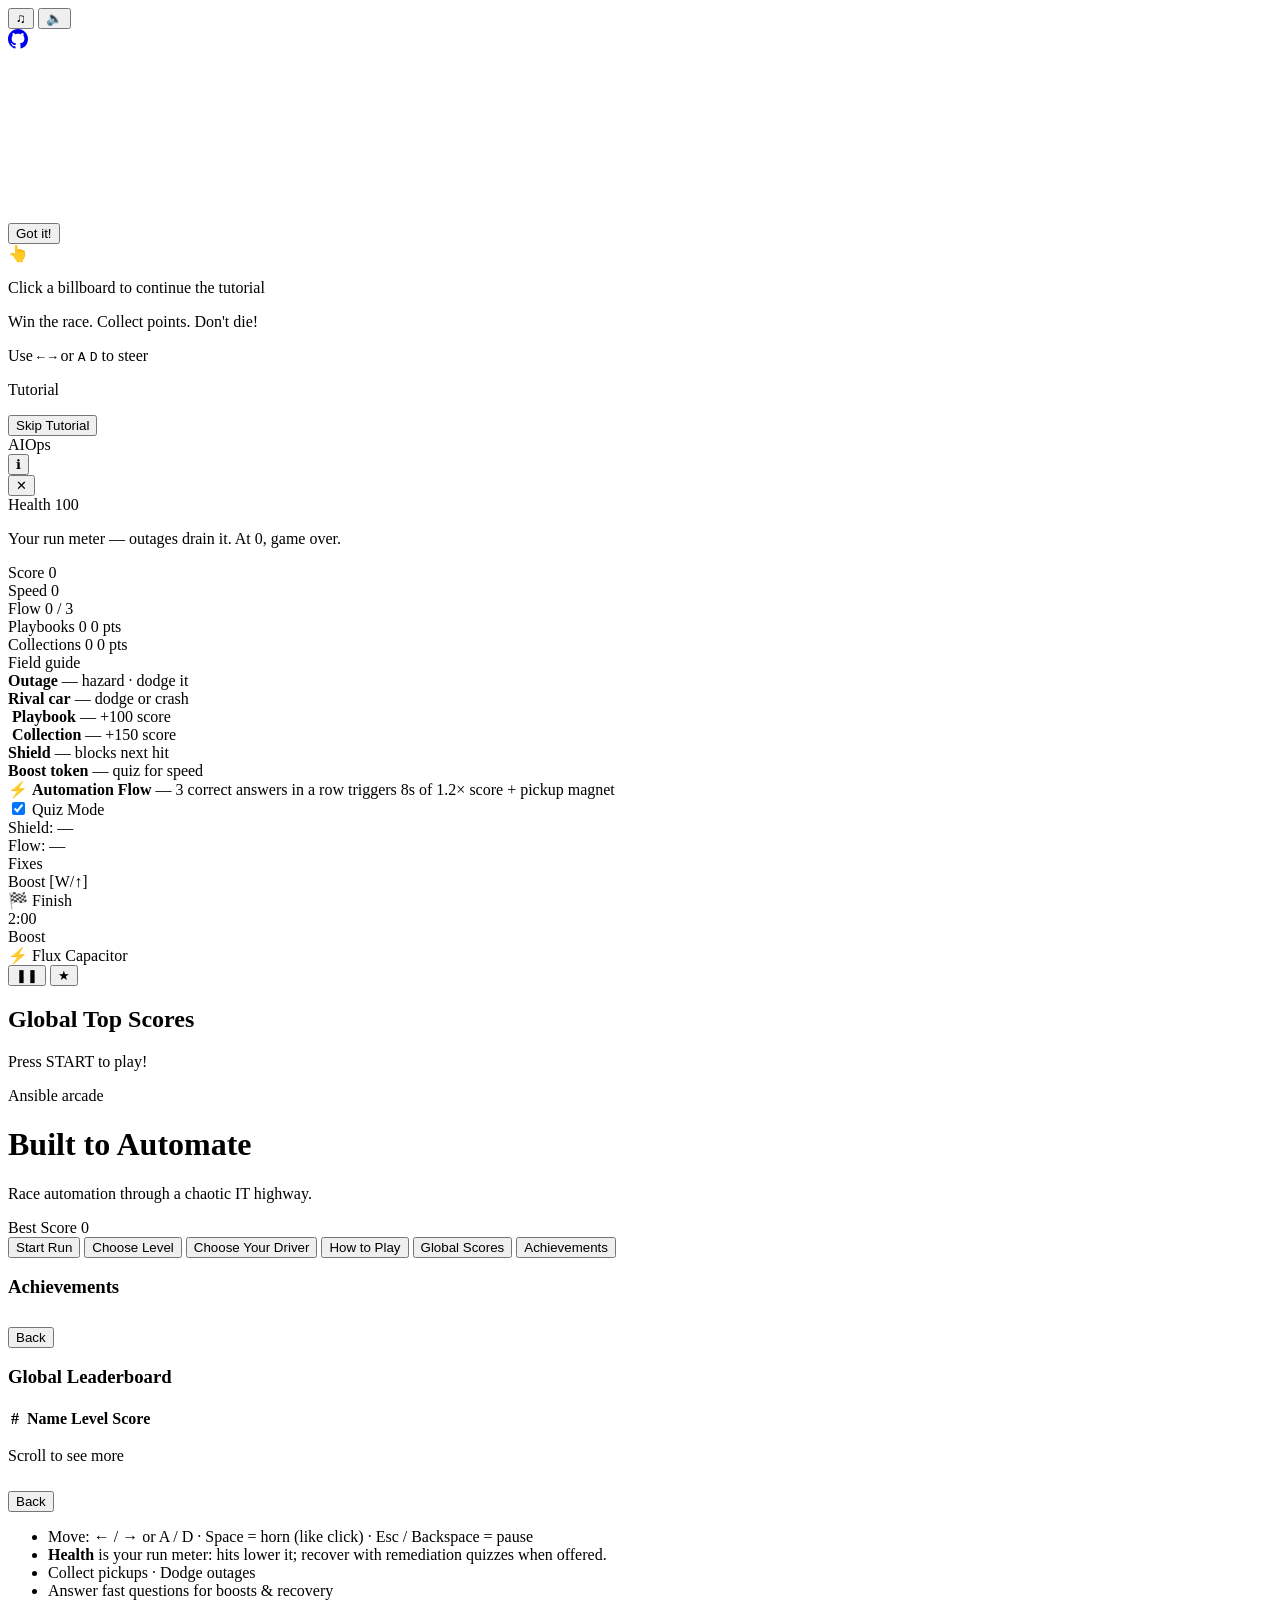
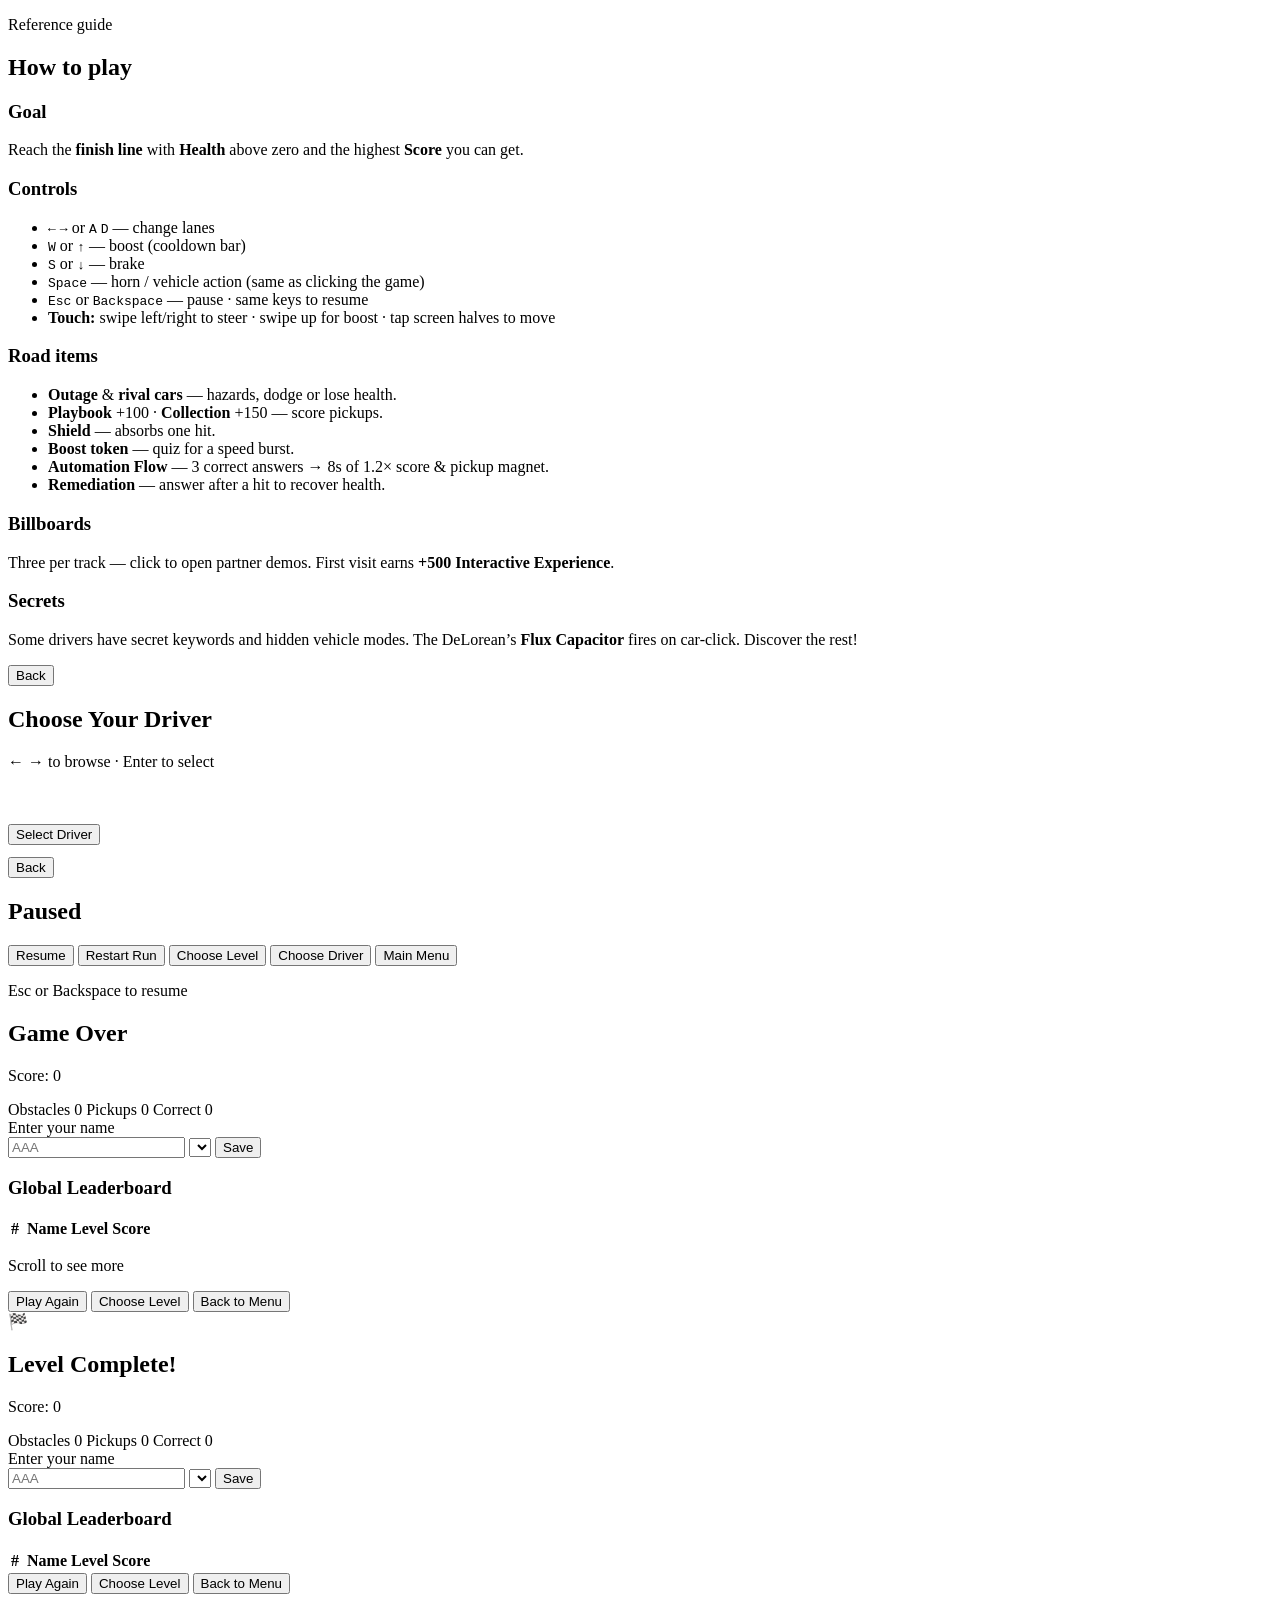
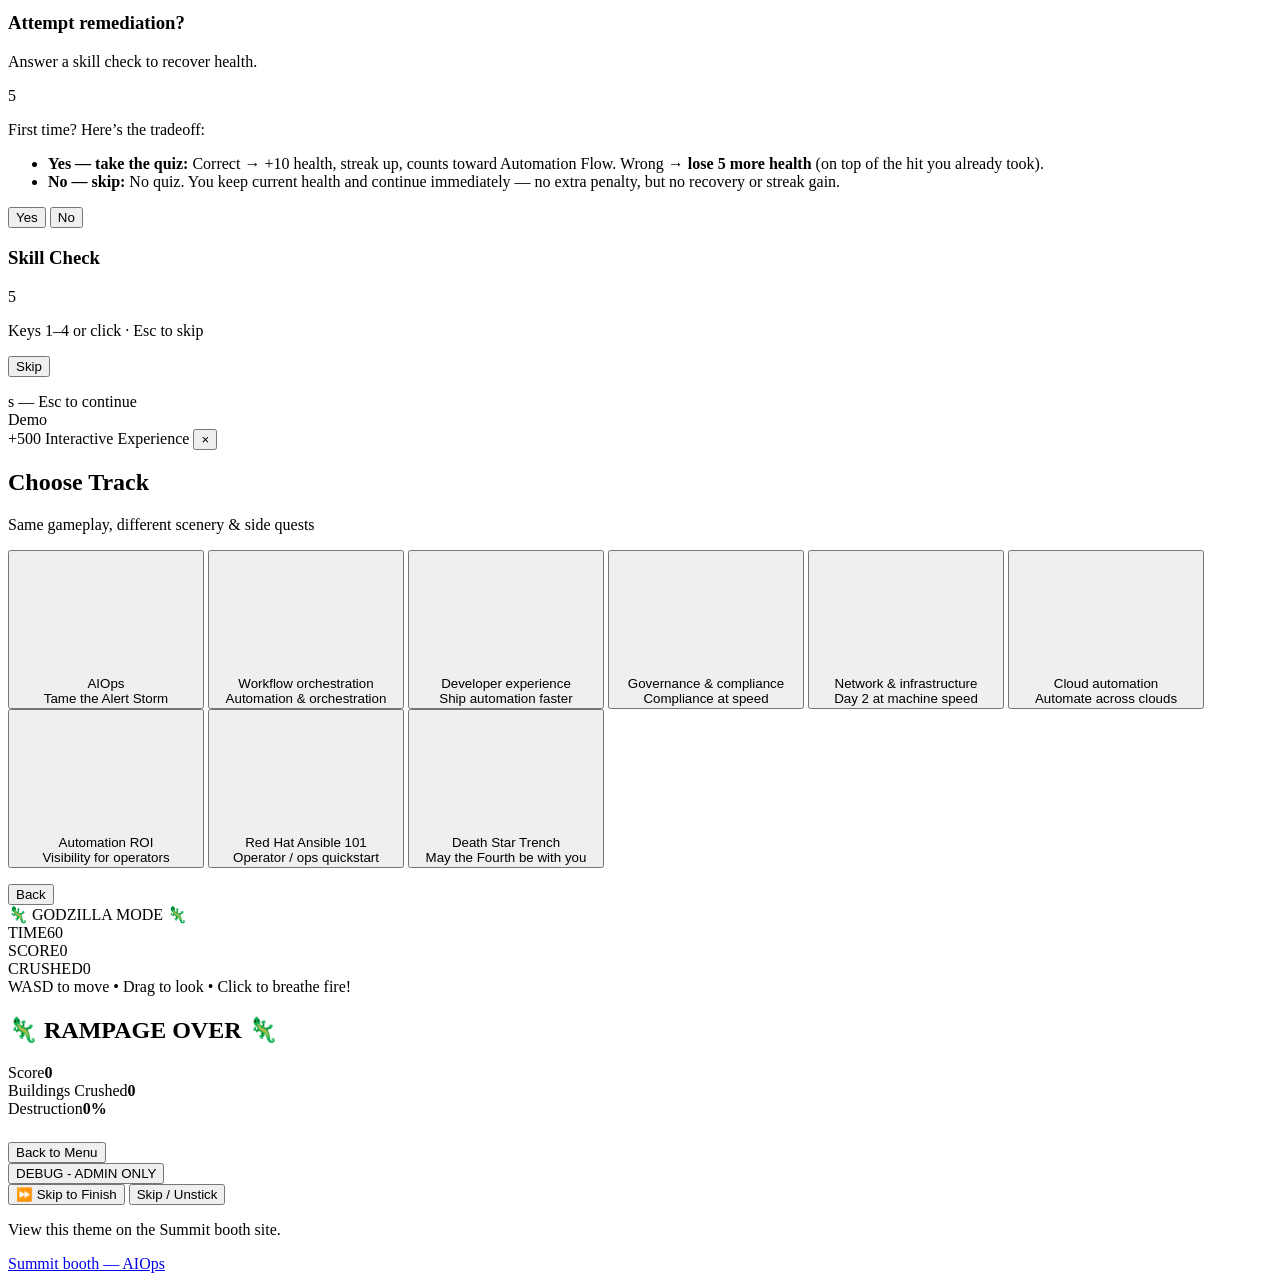
==== commit f0ffa17a: "Merge pull request #6 from abwalczyk/main Changing url endpoints to page" ====
--- a/index.html
+++ b/index.html
@@ -15,6 +15,7 @@
           "AAP-on-cloud",
           "Metrics-and-telemetry",
           "AAP-101",
+          "Death-Star-Trench",
         ];
         function computeBaseHref(pathname) {
           var p = pathname.replace(/\/+$/, "") || "/";
@@ -92,6 +93,14 @@
         </div>
         <div class="tutorial-tip-arrow"></div>
       </div>
+      <!-- After ~15s on billboard tutorial step: non-blocking hint + pointer (pointer-events none) -->
+      <div id="tutorial-bb-nudge" class="tutorial-bb-nudge hidden" aria-hidden="true">
+        <div class="tutorial-bb-nudge-dim" aria-hidden="true"></div>
+        <div id="tutorial-bb-nudge-pointer" class="tutorial-bb-nudge-pointer" aria-hidden="true">👆</div>
+        <div class="tutorial-bb-nudge-bar">
+          <p id="tutorial-bb-nudge-text" class="tutorial-bb-nudge-text">Click a billboard to continue the tutorial</p>
+        </div>
+      </div>
       <!-- skip button moved inside tutorial-checklist below -->
       <div id="tutorial-banner" class="tutorial-banner hidden" aria-hidden="true">
         <p class="tutorial-banner-text">Win the race. Collect points. Don't die!</p>
@@ -262,7 +271,7 @@
         </div>
 
         <ul class="help">
-          <li>Move: ← / → or A / D</li>
+          <li>Move: ← / → or A / D · Space = horn (like click) · Esc / Backspace = pause</li>
           <li>
             <strong>Health</strong> is your run meter: hits lower it; recover with
             remediation quizzes when offered.
@@ -287,6 +296,8 @@
                 <li><kbd>←</kbd> <kbd>→</kbd> or <kbd>A</kbd> <kbd>D</kbd> — change lanes</li>
                 <li><kbd>W</kbd> or <kbd>↑</kbd> — boost (cooldown bar)</li>
                 <li><kbd>S</kbd> or <kbd>↓</kbd> — brake</li>
+                <li><kbd>Space</kbd> — horn / vehicle action (same as clicking the game)</li>
+                <li><kbd>Esc</kbd> or <kbd>Backspace</kbd> — pause · same keys to resume</li>
                 <li><strong>Touch:</strong> swipe left/right to steer · swipe up for boost · tap screen halves to move</li>
               </ul>
             </section>
@@ -344,7 +355,7 @@
         <button type="button" id="btn-choose-level-pause" class="btn">Choose Level</button>
         <button type="button" id="btn-choose-driver-pause" class="btn">Choose Driver</button>
         <button type="button" id="btn-menu-pause" class="btn">Main Menu</button>
-        <p class="hint">Esc to resume</p>
+        <p class="hint">Esc or Backspace to resume</p>
       </div>
 
       <div id="game-over" class="overlay panel hidden">
@@ -528,6 +539,11 @@
             <canvas class="level-preview" width="180" height="120"></canvas>
             <div class="level-card-label">Red Hat Ansible 101</div>
             <div class="level-card-sub">Operator / ops quickstart</div>
+          </button>
+          <button type="button" class="level-card level-card-ds hidden" data-level="DS" aria-hidden="true">
+            <canvas class="level-preview" width="180" height="120"></canvas>
+            <div class="level-card-label">Death Star Trench</div>
+            <div class="level-card-sub">May the Fourth be with you</div>
           </button>
         </div>
         <button type="button" id="btn-level-back" class="btn" style="margin-top:1rem">Back</button>
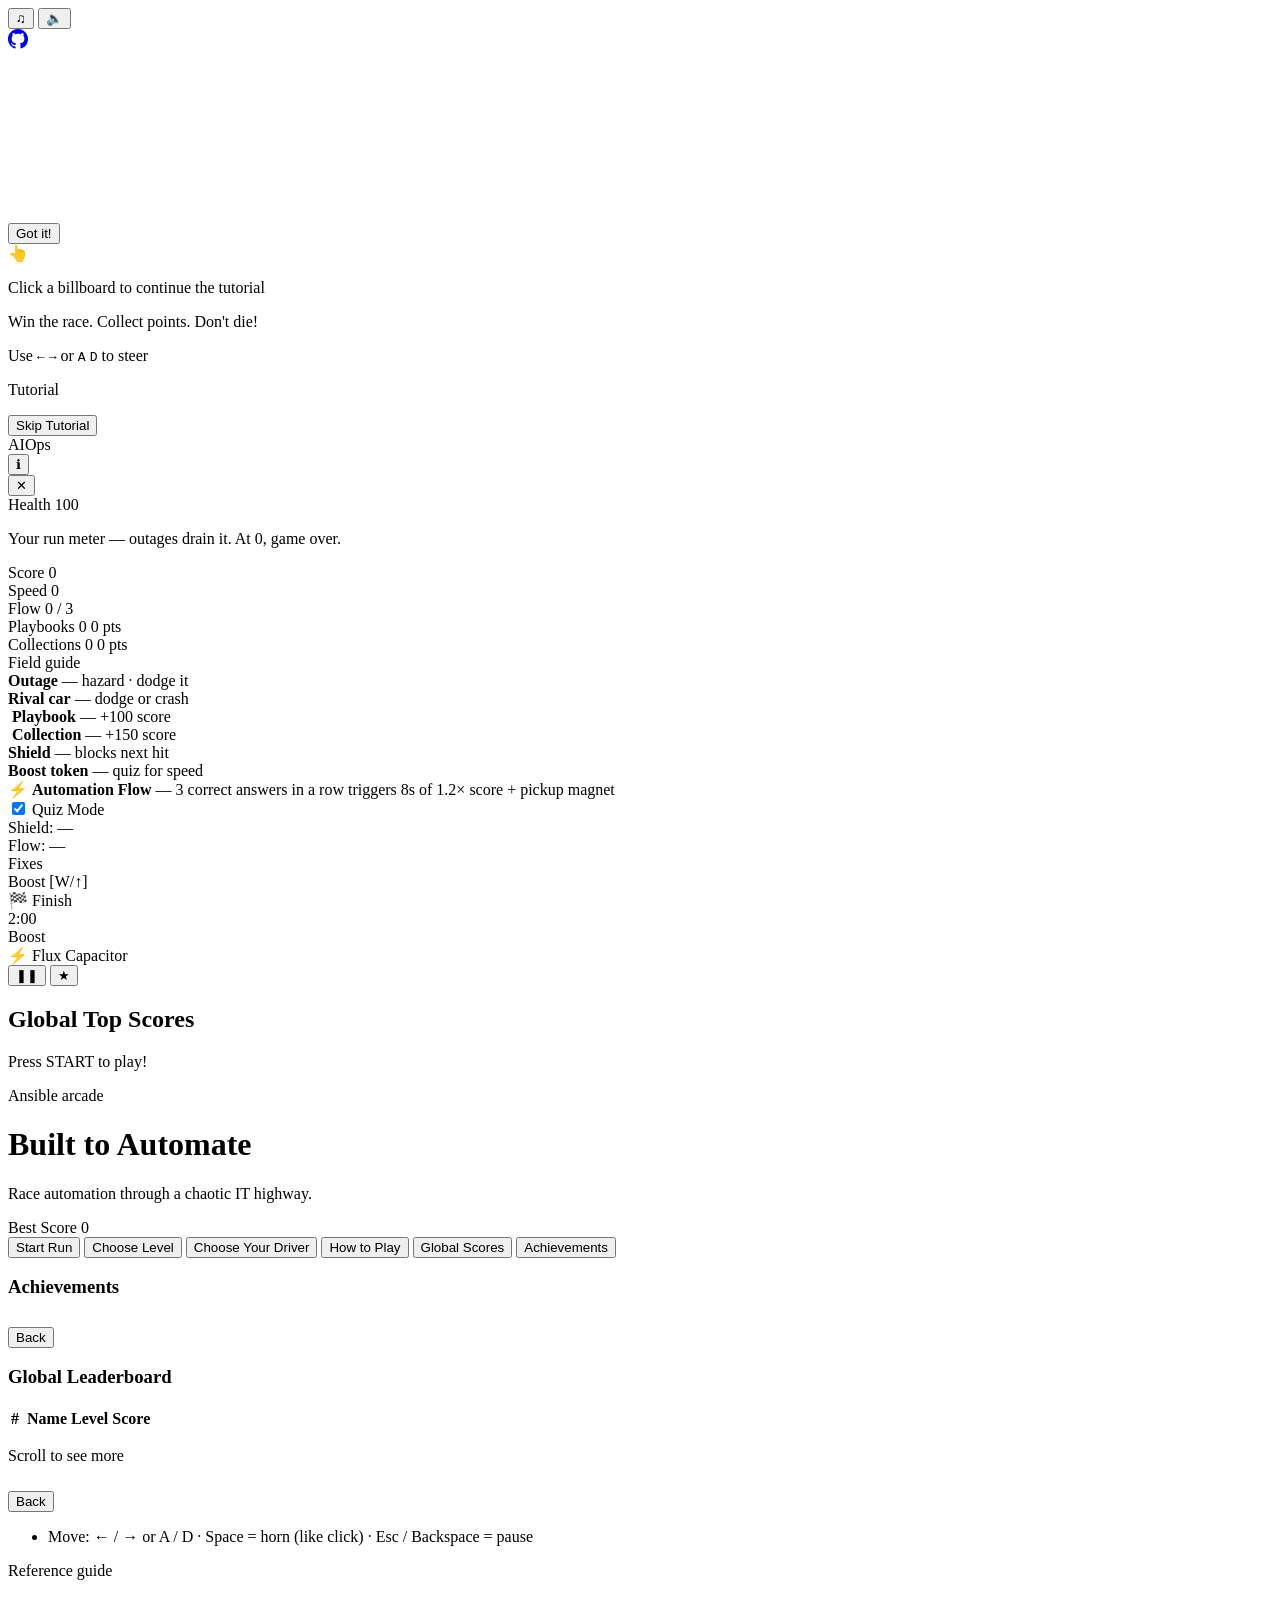
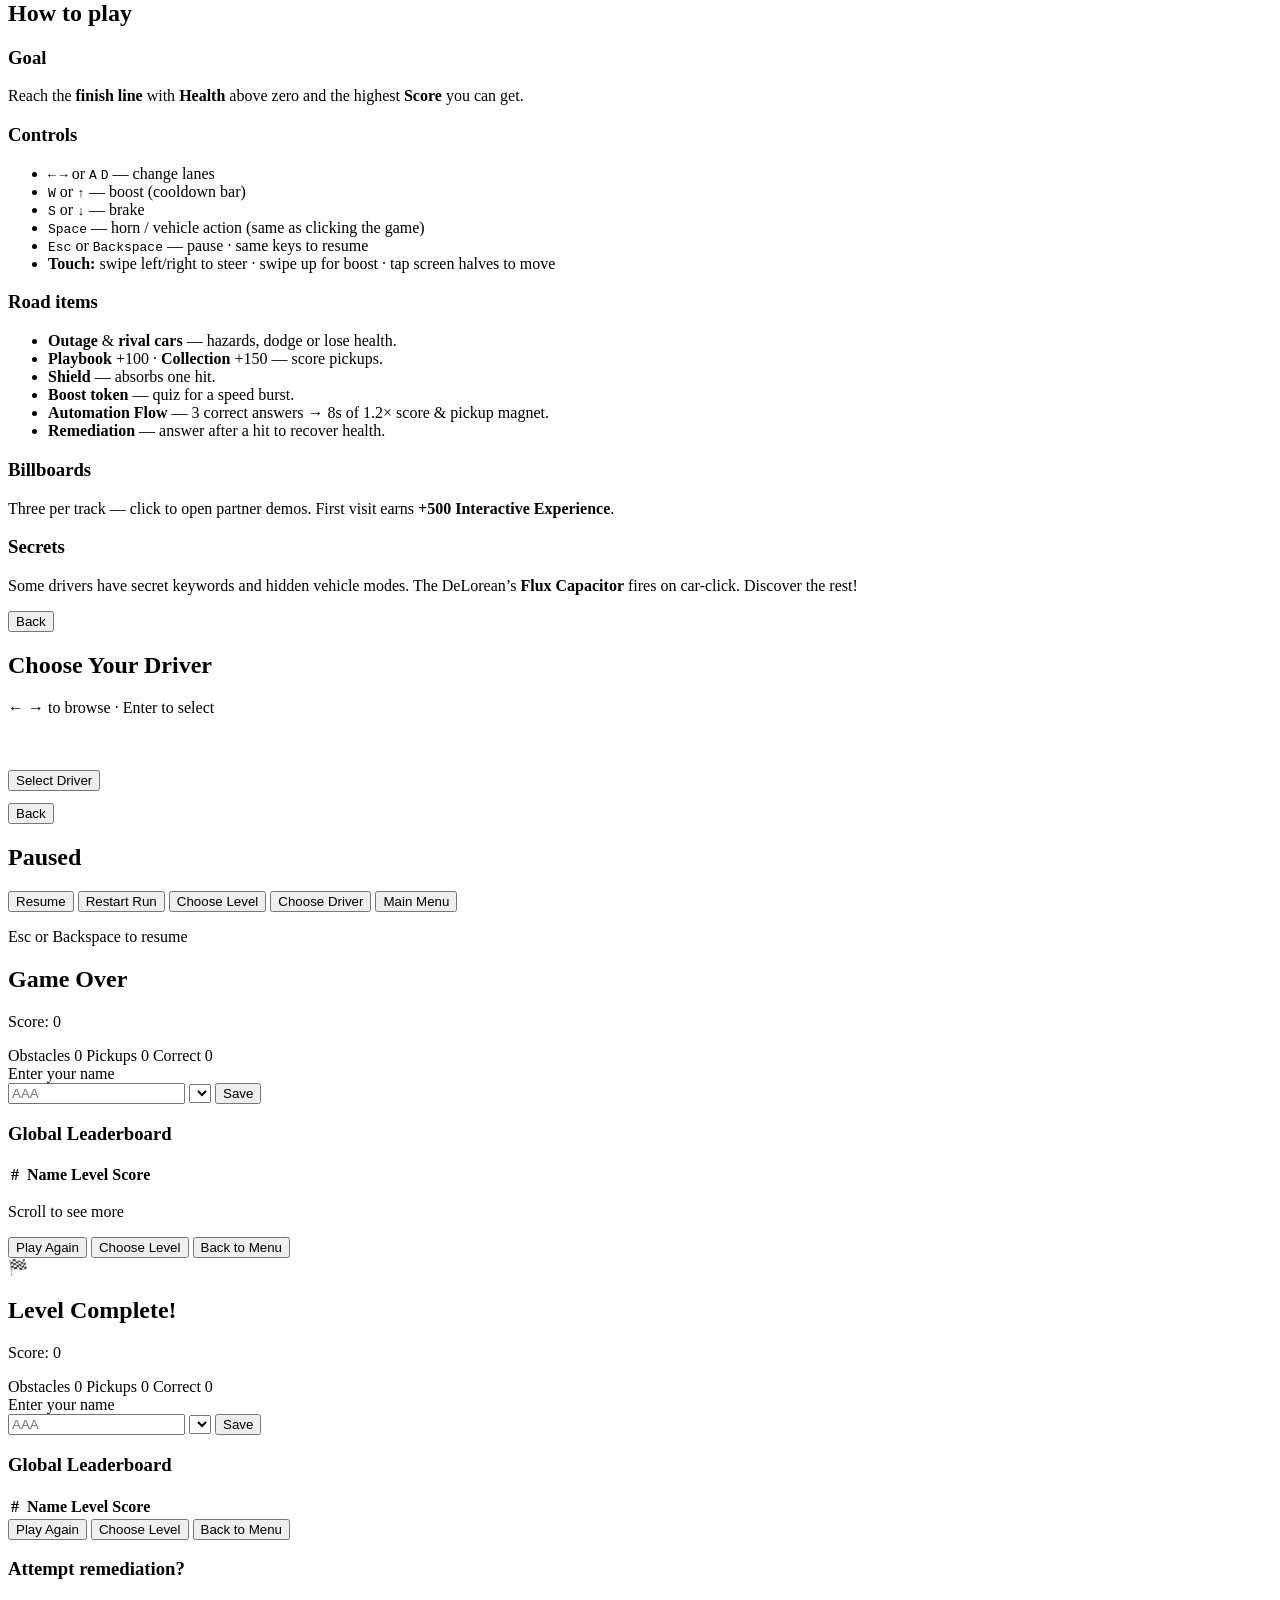
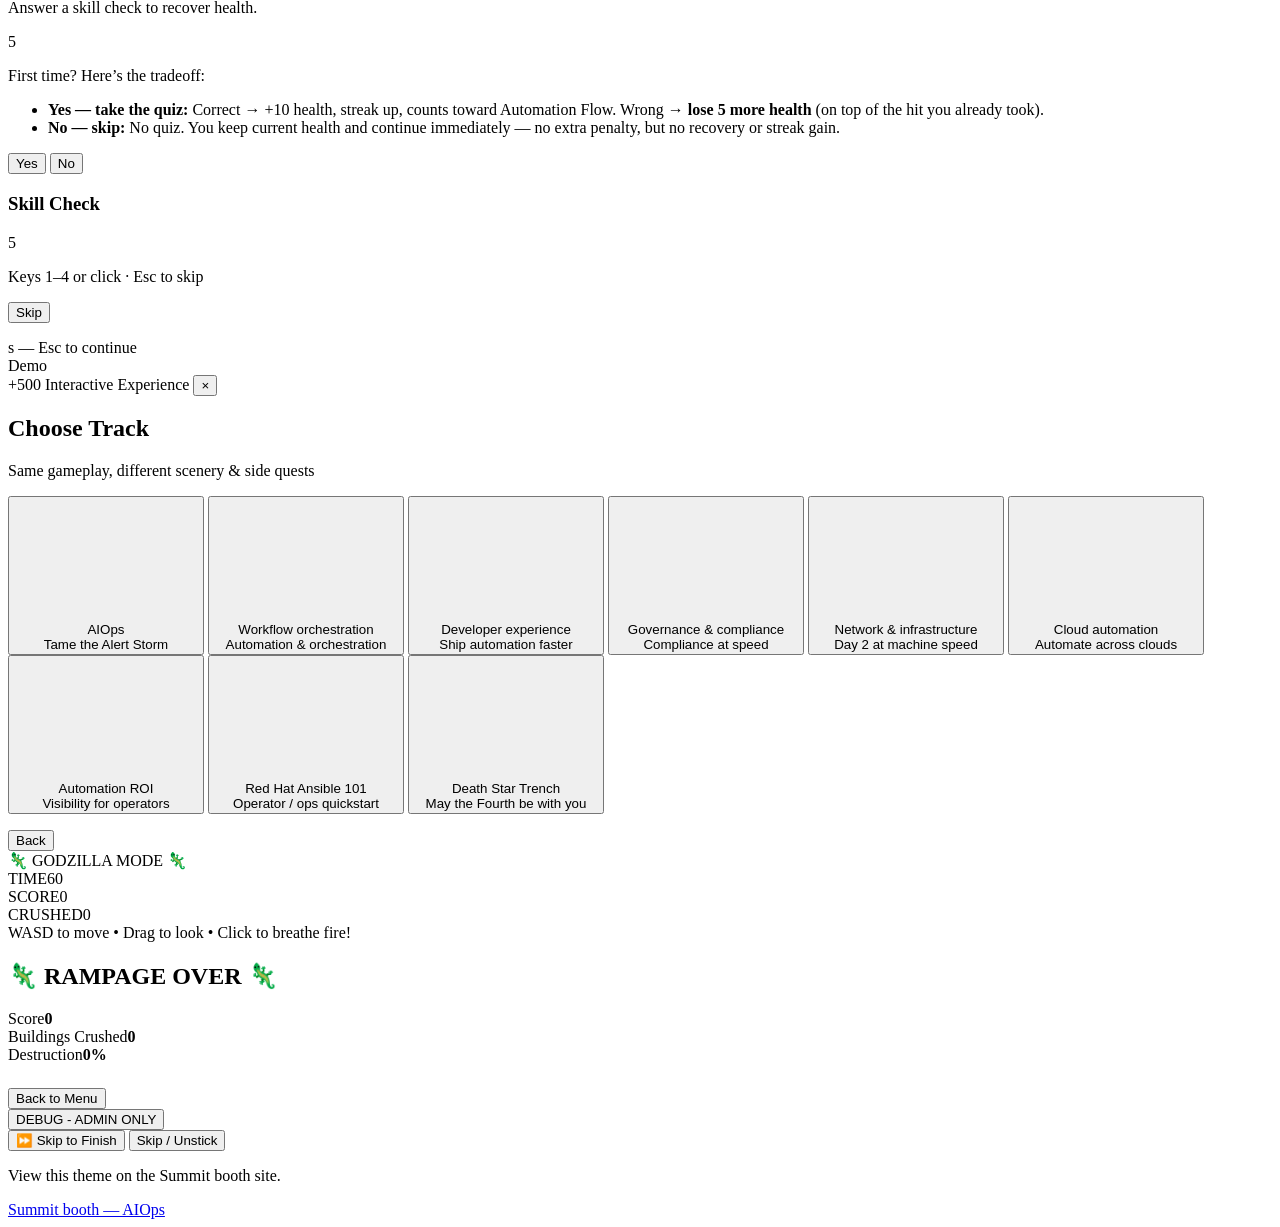
==== commit a65c680f: "Mobile: hide flux capacitor, move boost bar below pause button The tt-cooldown-bar (flux capacitor) " ====
--- a/index.html
+++ b/index.html
@@ -36,6 +36,17 @@
     </script>
     <meta name="viewport" content="width=device-width, initial-scale=1.0" />
     <title>Built to Automate</title>
+    <link rel="icon" href="./assets/favicon.png" type="image/png" />
+    <link rel="apple-touch-icon" href="./assets/favicon.png" />
+    <!-- Google tag (gtag.js) -->
+    <script async src="https://www.googletagmanager.com/gtag/js?id=G-YZ9858WG76"></script>
+    <script>
+      window.dataLayer = window.dataLayer || [];
+      function gtag(){dataLayer.push(arguments);}
+      gtag('js', new Date());
+
+      gtag('config', 'G-YZ9858WG76');
+    </script>
     <link rel="preconnect" href="https://fonts.googleapis.com" />
     <link rel="preconnect" href="https://fonts.gstatic.com" crossorigin />
     <link
@@ -272,12 +283,6 @@
 
         <ul class="help">
           <li>Move: ← / → or A / D · Space = horn (like click) · Esc / Backspace = pause</li>
-          <li>
-            <strong>Health</strong> is your run meter: hits lower it; recover with
-            remediation quizzes when offered.
-          </li>
-          <li>Collect pickups · Dodge outages</li>
-          <li>Answer fast questions for boosts &amp; recovery</li>
         </ul>
       </div>
 
--- a/style.css
+++ b/style.css
@@ -2171,14 +2171,15 @@
   }
 }
 
-/* Hippo mode announcement */
+/* Hippo / secret-mode announcement — bottom third so forward view stays clear */
 .hippo-announce {
   position: fixed;
-  top: 50%;
+  top: auto;
+  bottom: 11%;
   left: 50%;
-  transform: translate(-50%, -50%) scale(0);
+  transform: translate(-50%, 0) scale(0);
   font-family: "Orbitron", sans-serif;
-  font-size: 6rem;
+  font-size: 4.35rem;
   font-weight: 900;
   color: #ffdd00;
   text-shadow:
@@ -2189,7 +2190,8 @@
   pointer-events: none;
   opacity: 0;
   z-index: 500;
-  white-space: nowrap;
+  max-width: min(96vw, 52rem);
+  white-space: normal;
   text-align: center;
   letter-spacing: 0.15em;
   text-transform: uppercase;
@@ -2203,38 +2205,38 @@
 @keyframes hippo-smash {
   0% {
     opacity: 1;
-    transform: translate(-50%, -50%) scale(0) rotate(-10deg);
+    transform: translate(-50%, 0) scale(0) rotate(-10deg);
   }
   8% {
     opacity: 1;
-    transform: translate(-50%, -50%) scale(3.5) rotate(3deg);
+    transform: translate(-50%, 0) scale(3.5) rotate(3deg);
   }
   15% {
-    transform: translate(-50%, -50%) scale(1.0) rotate(-2deg);
+    transform: translate(-50%, 0) scale(1.0) rotate(-2deg);
   }
   20% {
-    transform: translate(-50%, -50%) scale(1.3) rotate(1deg);
+    transform: translate(-50%, 0) scale(1.3) rotate(1deg);
   }
   25% {
-    transform: translate(-50%, -50%) scale(1.0) rotate(0deg);
+    transform: translate(-50%, 0) scale(1.0) rotate(0deg);
   }
   55% {
     opacity: 1;
-    transform: translate(-50%, -50%) scale(1.0) rotate(0deg);
+    transform: translate(-50%, 0) scale(1.0) rotate(0deg);
   }
   75% {
     opacity: 0.8;
-    transform: translate(-50%, -50%) scale(1.1) rotate(-1deg);
+    transform: translate(-50%, 0) scale(1.1) rotate(-1deg);
   }
   100% {
     opacity: 0;
-    transform: translate(-50%, -50%) scale(2.5) rotate(5deg);
+    transform: translate(-50%, 0) scale(2.5) rotate(5deg);
   }
 }
 
 .hippo-announce.crush {
   animation: hippo-crush 3.8s ease-out forwards;
-  font-size: 4.5rem;
+  font-size: 3.35rem;
   color: #ff4400;
   text-shadow:
     0 0 20px rgba(255, 200, 0, 0.9),
@@ -2246,25 +2248,25 @@
 @keyframes hippo-crush {
   0% {
     opacity: 1;
-    transform: translate(-50%, -50%) scale(0) rotate(-15deg);
+    transform: translate(-50%, 0) scale(0) rotate(-15deg);
   }
   6% {
     opacity: 1;
-    transform: translate(-50%, -50%) scale(2.8) rotate(5deg);
+    transform: translate(-50%, 0) scale(2.8) rotate(5deg);
   }
   12% {
-    transform: translate(-50%, -50%) scale(1.0) rotate(-3deg);
+    transform: translate(-50%, 0) scale(1.0) rotate(-3deg);
   }
   17% {
-    transform: translate(-50%, -50%) scale(1.2) rotate(0deg);
+    transform: translate(-50%, 0) scale(1.2) rotate(0deg);
   }
   80% {
     opacity: 1;
-    transform: translate(-50%, -50%) scale(1.0) rotate(0deg);
+    transform: translate(-50%, 0) scale(1.0) rotate(0deg);
   }
   100% {
     opacity: 0;
-    transform: translate(-50%, -50%) scale(1.8) rotate(8deg);
+    transform: translate(-50%, 0) scale(1.8) rotate(8deg);
   }
 }
 
@@ -2638,28 +2640,29 @@
 /* --- Mobile popup scaling --- */
 @media (max-width: 768px), (pointer: coarse) {
   .hippo-announce {
-    font-size: 2.2rem;
+    bottom: 9%;
+    font-size: 1.95rem;
     letter-spacing: 0.08em;
   }
   .hippo-announce.show {
     animation: hippo-smash-mobile 2s ease-out forwards;
   }
   .hippo-announce.crush {
-    font-size: 1.8rem;
+    font-size: 1.58rem;
     animation: hippo-crush-mobile 2.5s ease-out forwards;
   }
   @keyframes hippo-smash-mobile {
-    0%   { opacity: 1; transform: translate(-50%, -50%) scale(0) rotate(-8deg); }
-    10%  { opacity: 1; transform: translate(-50%, -50%) scale(1.6) rotate(2deg); }
-    18%  { transform: translate(-50%, -50%) scale(1.0) rotate(-1deg); }
-    25%  { transform: translate(-50%, -50%) scale(1.1) rotate(0deg); }
-    100% { opacity: 0; transform: translate(-50%, -50%) scale(0.7) rotate(0deg); }
+    0%   { opacity: 1; transform: translate(-50%, 0) scale(0) rotate(-8deg); }
+    10%  { opacity: 1; transform: translate(-50%, 0) scale(1.6) rotate(2deg); }
+    18%  { transform: translate(-50%, 0) scale(1.0) rotate(-1deg); }
+    25%  { transform: translate(-50%, 0) scale(1.1) rotate(0deg); }
+    100% { opacity: 0; transform: translate(-50%, 0) scale(0.7) rotate(0deg); }
   }
   @keyframes hippo-crush-mobile {
-    0%   { opacity: 1; transform: translate(-50%, -50%) scale(0) rotate(-10deg); }
-    8%   { opacity: 1; transform: translate(-50%, -50%) scale(1.4) rotate(3deg); }
-    15%  { transform: translate(-50%, -50%) scale(1.0) rotate(0deg); }
-    100% { opacity: 0; transform: translate(-50%, -50%) scale(0.6) rotate(0deg); }
+    0%   { opacity: 1; transform: translate(-50%, 0) scale(0) rotate(-10deg); }
+    8%   { opacity: 1; transform: translate(-50%, 0) scale(1.4) rotate(3deg); }
+    15%  { transform: translate(-50%, 0) scale(1.0) rotate(0deg); }
+    100% { opacity: 0; transform: translate(-50%, 0) scale(0.6) rotate(0deg); }
   }
   .damage-popup {
     font-size: 1.8rem;
@@ -2920,6 +2923,59 @@
   .gz-hint { display: none; }
 }
 
+/* ─── Mobile tutorial checklist + pause repositioning ─── */
+@media (max-width: 768px), (pointer: coarse) {
+  .tutorial-checklist {
+    top: auto !important;
+    right: auto !important;
+    bottom: 6.5rem !important;
+    left: 50% !important;
+    transform: translateX(-50%) !important;
+    min-width: 160px;
+    max-width: 220px;
+    text-align: center;
+    animation: none;
+    padding: 0.4rem 0.6rem;
+    font-size: 0.7rem;
+  }
+  .tutorial-checklist-header {
+    font-size: 0.5rem;
+    margin-bottom: 0.3rem;
+    padding-bottom: 0.25rem;
+  }
+  .tutorial-checklist-item {
+    font-size: 0.6rem;
+    padding: 0.2rem 0;
+  }
+  .btn-skip-tutorial {
+    font-size: 0.55rem;
+    padding: 0.3rem 0.6rem;
+    margin-top: 0.3rem;
+  }
+  .tutorial-progress {
+    font-family: "Press Start 2P", monospace;
+    font-size: 0.45rem;
+    color: rgba(0, 255, 204, 0.7);
+    margin-top: 0.3rem;
+    letter-spacing: 0.06em;
+  }
+  .touch-pause {
+    top: auto;
+    bottom: 3.5rem;
+  }
+  .finish-progress {
+    bottom: 0.8rem;
+  }
+  .tt-cooldown-bar {
+    display: none !important;
+  }
+  .boost-bar {
+    top: auto;
+    bottom: 1.8rem;
+    font-size: 0.55rem;
+  }
+}
+
 /* ─── Interactive tutorial ─── */
 
 .tutorial-tip {
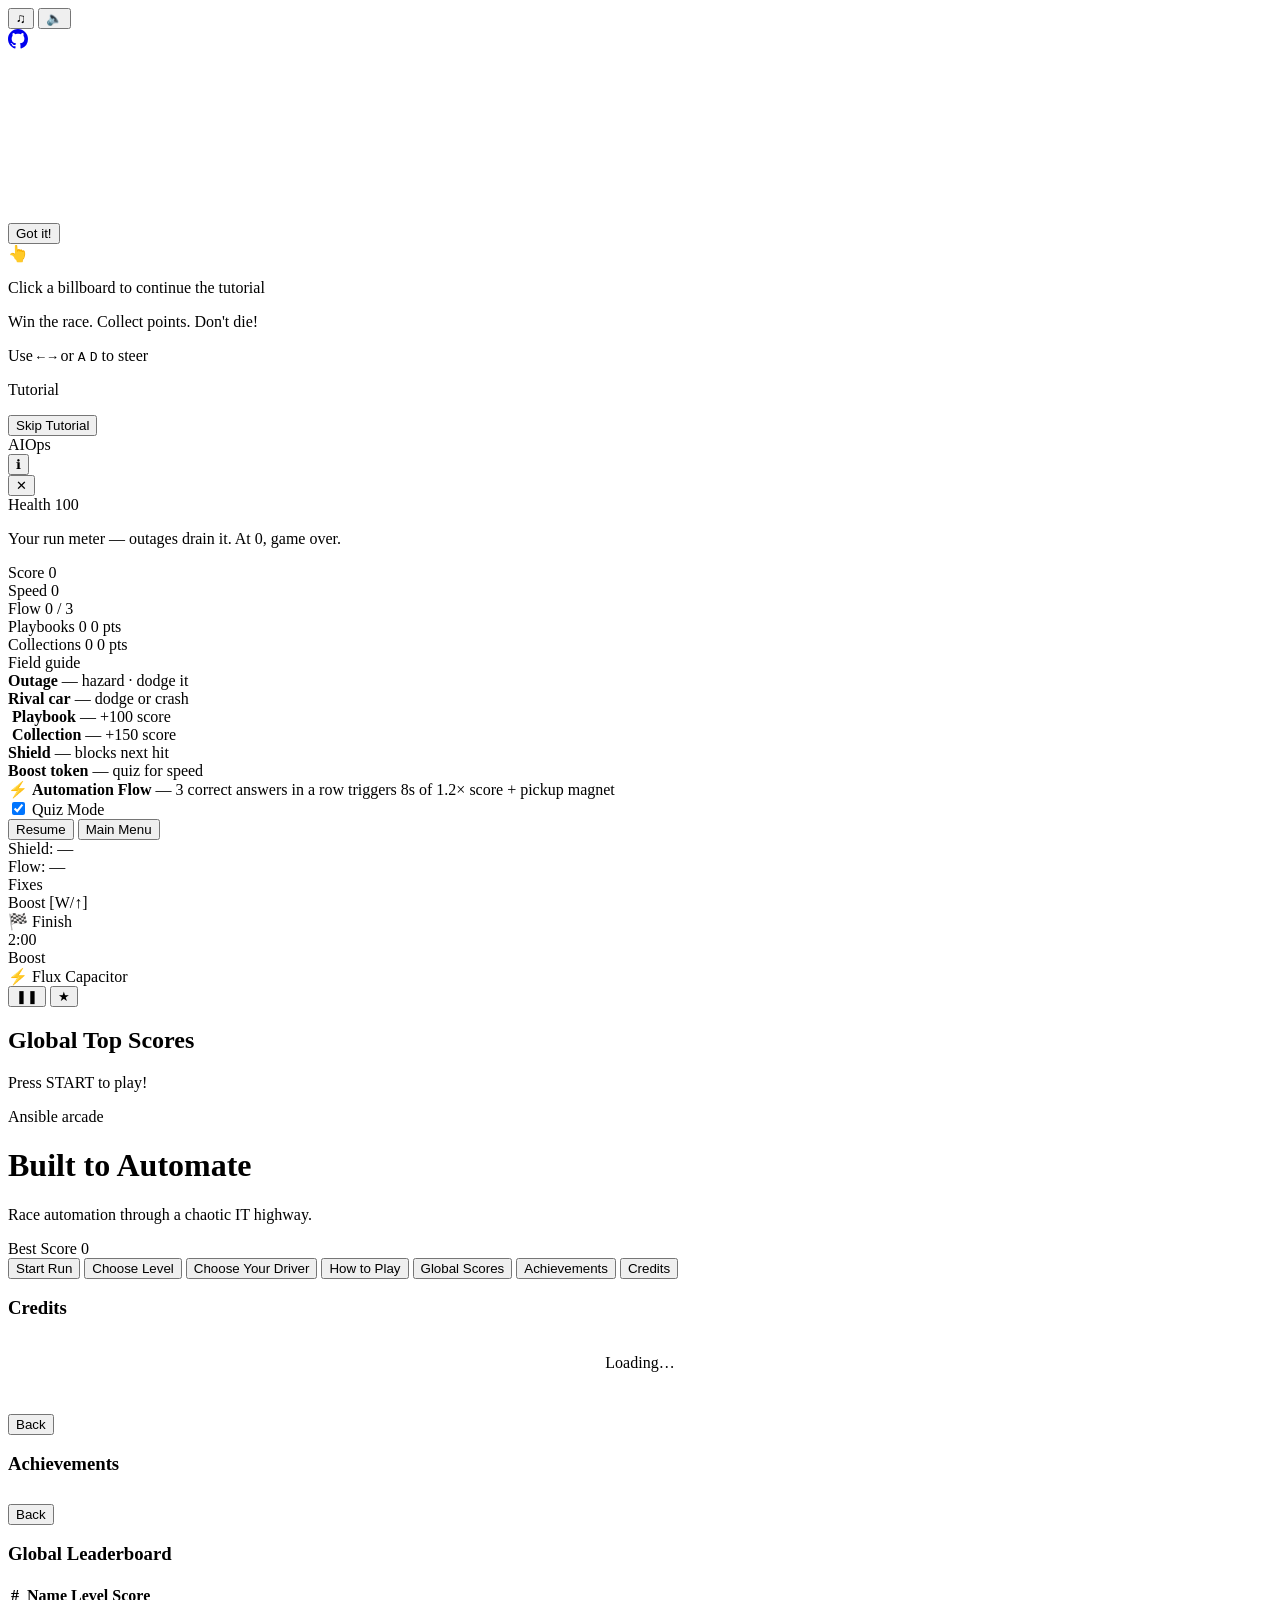
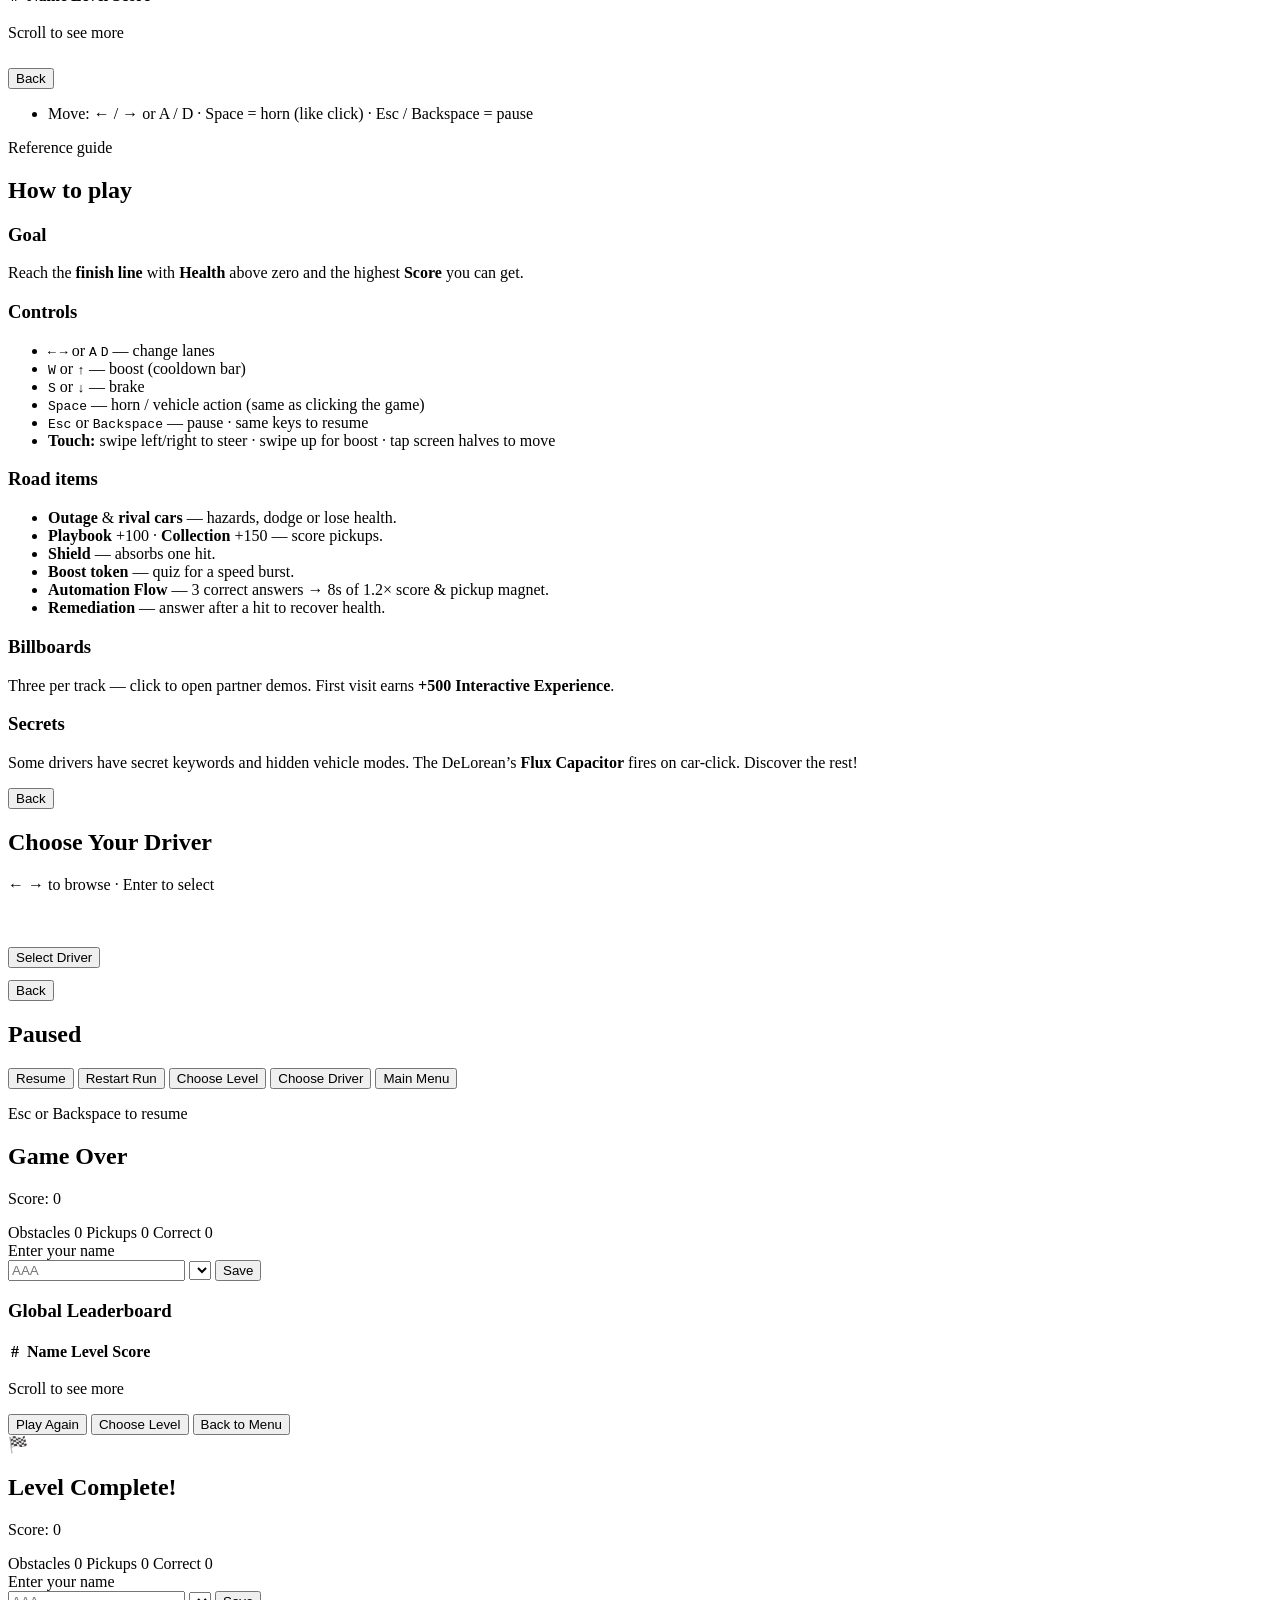
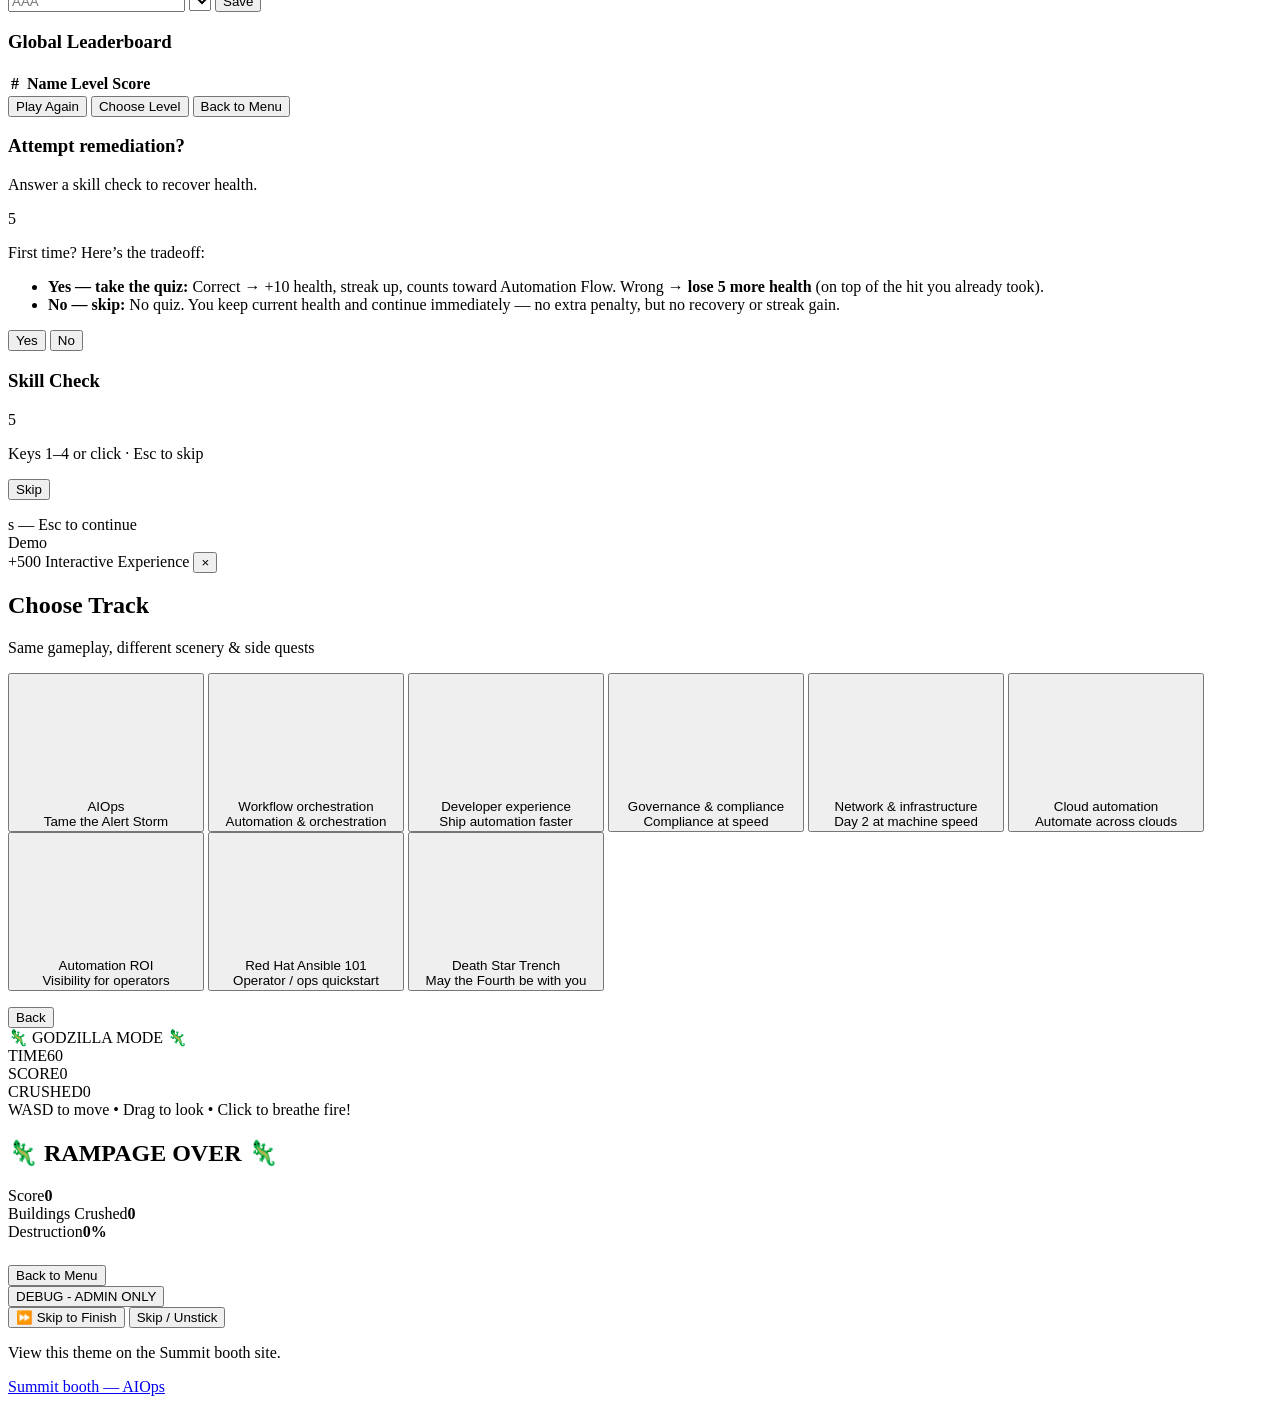
==== commit 44d4ce2c: "Mobile UI fixes: info overlay X button, main menu nav, credits screen - Hide audio controls when mob" ====
--- a/index.html
+++ b/index.html
@@ -204,6 +204,8 @@
               <span>Quiz Mode</span>
             </label>
           </div>
+          <button type="button" id="btn-hud-resume" class="hud-resume-btn">Resume</button>
+          <button type="button" id="btn-hud-menu" class="hud-resume-btn hud-menu-btn">Main Menu</button>
         </div>
         <div class="hud-right">
           <div id="hud-shield">Shield: —</div>
@@ -260,6 +262,15 @@
         <button type="button" id="btn-how-to-play" class="btn">How to Play</button>
         <button type="button" id="btn-highscores" class="btn">Global Scores</button>
         <button type="button" id="btn-achievements" class="btn">Achievements</button>
+        <button type="button" id="btn-credits" class="btn">Credits</button>
+
+        <div id="menu-credits" class="menu-credits hidden">
+          <h3 class="lb-title">Credits</h3>
+          <div id="credits-content" class="credits-content">
+            <p style="text-align:center;color:var(--muted);padding:1rem">Loading…</p>
+          </div>
+          <button type="button" id="btn-credits-back" class="btn" style="margin-top:0.6rem">Back</button>
+        </div>
 
         <div id="menu-achievements" class="menu-achievements hidden">
           <h3 class="lb-title">Achievements</h3>
--- a/style.css
+++ b/style.css
@@ -2764,6 +2764,15 @@
   .hud-resume-btn:active {
     background: rgba(0, 230, 255, 0.35);
   }
+  .hud-menu-btn {
+    background: transparent;
+    border-color: rgba(0, 230, 255, 0.3);
+    color: rgba(255, 255, 255, 0.7);
+    font-size: 0.65rem;
+  }
+  .hud-menu-btn:active {
+    background: rgba(0, 230, 255, 0.15);
+  }
 
   /* Mobile driver select: scrollable compact grid */
   #driver-select.panel {
@@ -2974,6 +2983,10 @@
     bottom: 1.8rem;
     font-size: 0.55rem;
   }
+}
+
+body.hud-info-open #audio-controls {
+  display: none;
 }
 
 /* ─── Interactive tutorial ─── */
@@ -3266,6 +3279,140 @@
   to { opacity: 1; transform: translateY(-50%) translateX(0); }
 }
 
+/* ─── Credits panel ─── */
+
+.menu-credits {
+  width: 100%;
+  max-width: 480px;
+  margin: 0 auto 1rem;
+}
+
+.credits-content {
+  max-height: 50vh;
+  overflow-y: auto;
+  padding: 0.3rem;
+}
+
+.credits-oss-blurb {
+  text-align: center;
+  margin-bottom: 1rem;
+  line-height: 1.5;
+  font-size: 0.78rem;
+  color: rgba(255, 255, 255, 0.8);
+}
+
+.credits-oss-blurb p {
+  margin: 0.25rem 0;
+}
+
+.credits-gh-link {
+  display: inline-block;
+  margin-top: 0.5rem;
+  padding: 0.4rem 1rem;
+  border: 1px solid rgba(0, 255, 204, 0.4);
+  border-radius: 6px;
+  background: rgba(0, 255, 204, 0.08);
+  color: var(--neon, #00ffcc);
+  font-family: "Orbitron", sans-serif;
+  font-size: 0.7rem;
+  text-decoration: none;
+  transition: background 0.2s, border-color 0.2s;
+}
+
+.credits-gh-link:hover {
+  background: rgba(0, 255, 204, 0.18);
+  border-color: rgba(0, 255, 204, 0.7);
+}
+
+.credits-gh-icon {
+  margin-right: 0.3rem;
+}
+
+.credits-stats {
+  display: flex;
+  justify-content: center;
+  flex-wrap: wrap;
+  gap: 0.8rem;
+  margin: 0.8rem 0 1rem;
+  padding: 0.6rem 0;
+  border-top: 1px solid rgba(255, 255, 255, 0.08);
+  border-bottom: 1px solid rgba(255, 255, 255, 0.08);
+}
+
+.credits-stat {
+  display: flex;
+  flex-direction: column;
+  align-items: center;
+  min-width: 60px;
+}
+
+.credits-stat-num {
+  font-family: "Press Start 2P", monospace;
+  font-size: 0.7rem;
+  color: var(--neon, #00ffcc);
+}
+
+.credits-stat-label {
+  font-size: 0.55rem;
+  color: var(--muted, rgba(255, 255, 255, 0.4));
+  margin-top: 0.2rem;
+  text-transform: uppercase;
+  letter-spacing: 0.06em;
+}
+
+.credits-section-title {
+  font-family: "Orbitron", sans-serif;
+  font-size: 0.72rem;
+  color: rgba(255, 255, 255, 0.7);
+  margin: 0 0 0.5rem;
+  text-transform: uppercase;
+  letter-spacing: 0.08em;
+}
+
+.credits-contributors {
+  display: grid;
+  grid-template-columns: repeat(auto-fill, minmax(120px, 1fr));
+  gap: 0.6rem;
+}
+
+.credits-contributor {
+  display: flex;
+  flex-direction: column;
+  align-items: center;
+  gap: 0.3rem;
+  padding: 0.6rem 0.4rem;
+  background: rgba(255, 255, 255, 0.04);
+  border: 1px solid rgba(255, 255, 255, 0.08);
+  border-radius: 8px;
+  text-decoration: none;
+  transition: background 0.2s, border-color 0.2s;
+}
+
+.credits-contributor:hover {
+  background: rgba(0, 255, 204, 0.06);
+  border-color: rgba(0, 255, 204, 0.3);
+}
+
+.credits-avatar {
+  width: 48px;
+  height: 48px;
+  border-radius: 50%;
+  border: 2px solid rgba(0, 255, 204, 0.3);
+}
+
+.credits-name {
+  font-family: "Orbitron", sans-serif;
+  font-size: 0.6rem;
+  color: #fff;
+  text-align: center;
+  word-break: break-all;
+}
+
+.credits-commits {
+  font-size: 0.5rem;
+  color: var(--muted, rgba(255, 255, 255, 0.4));
+}
+
 .hidden {
   display: none !important;
 }
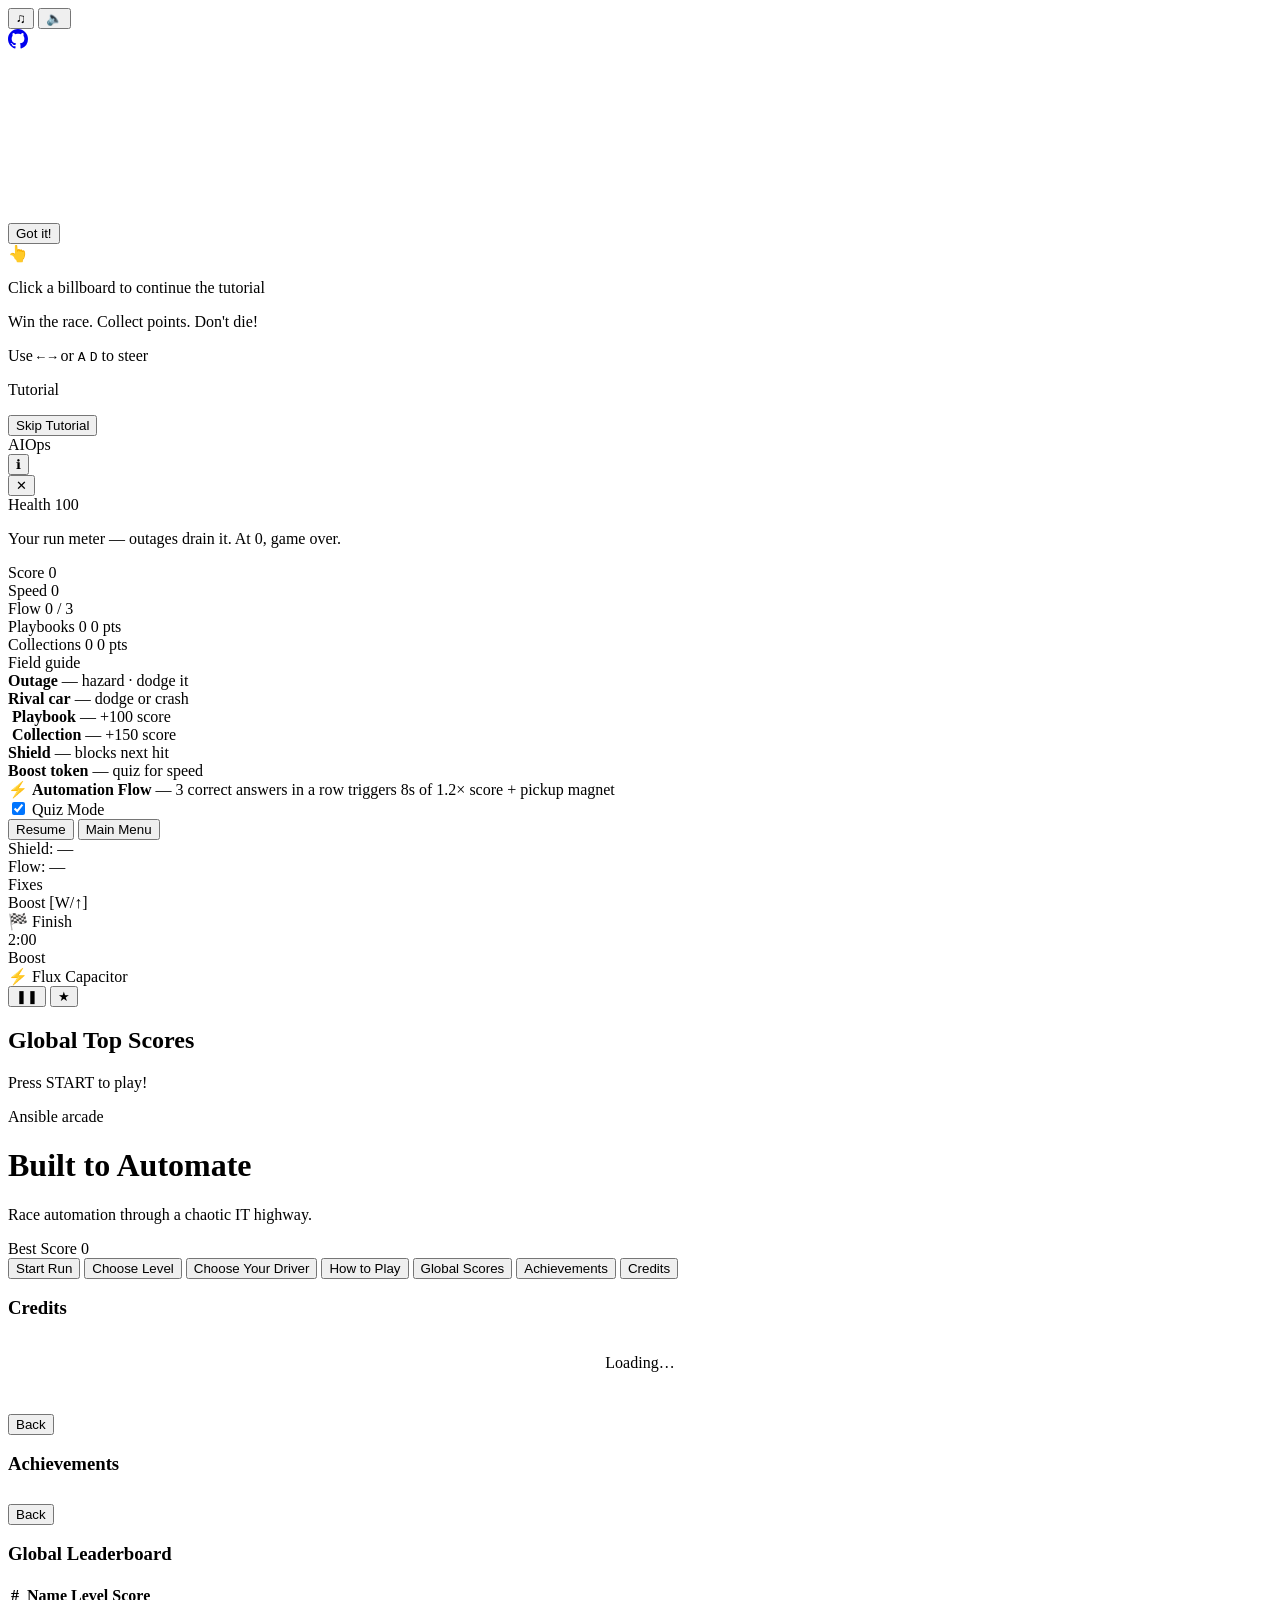
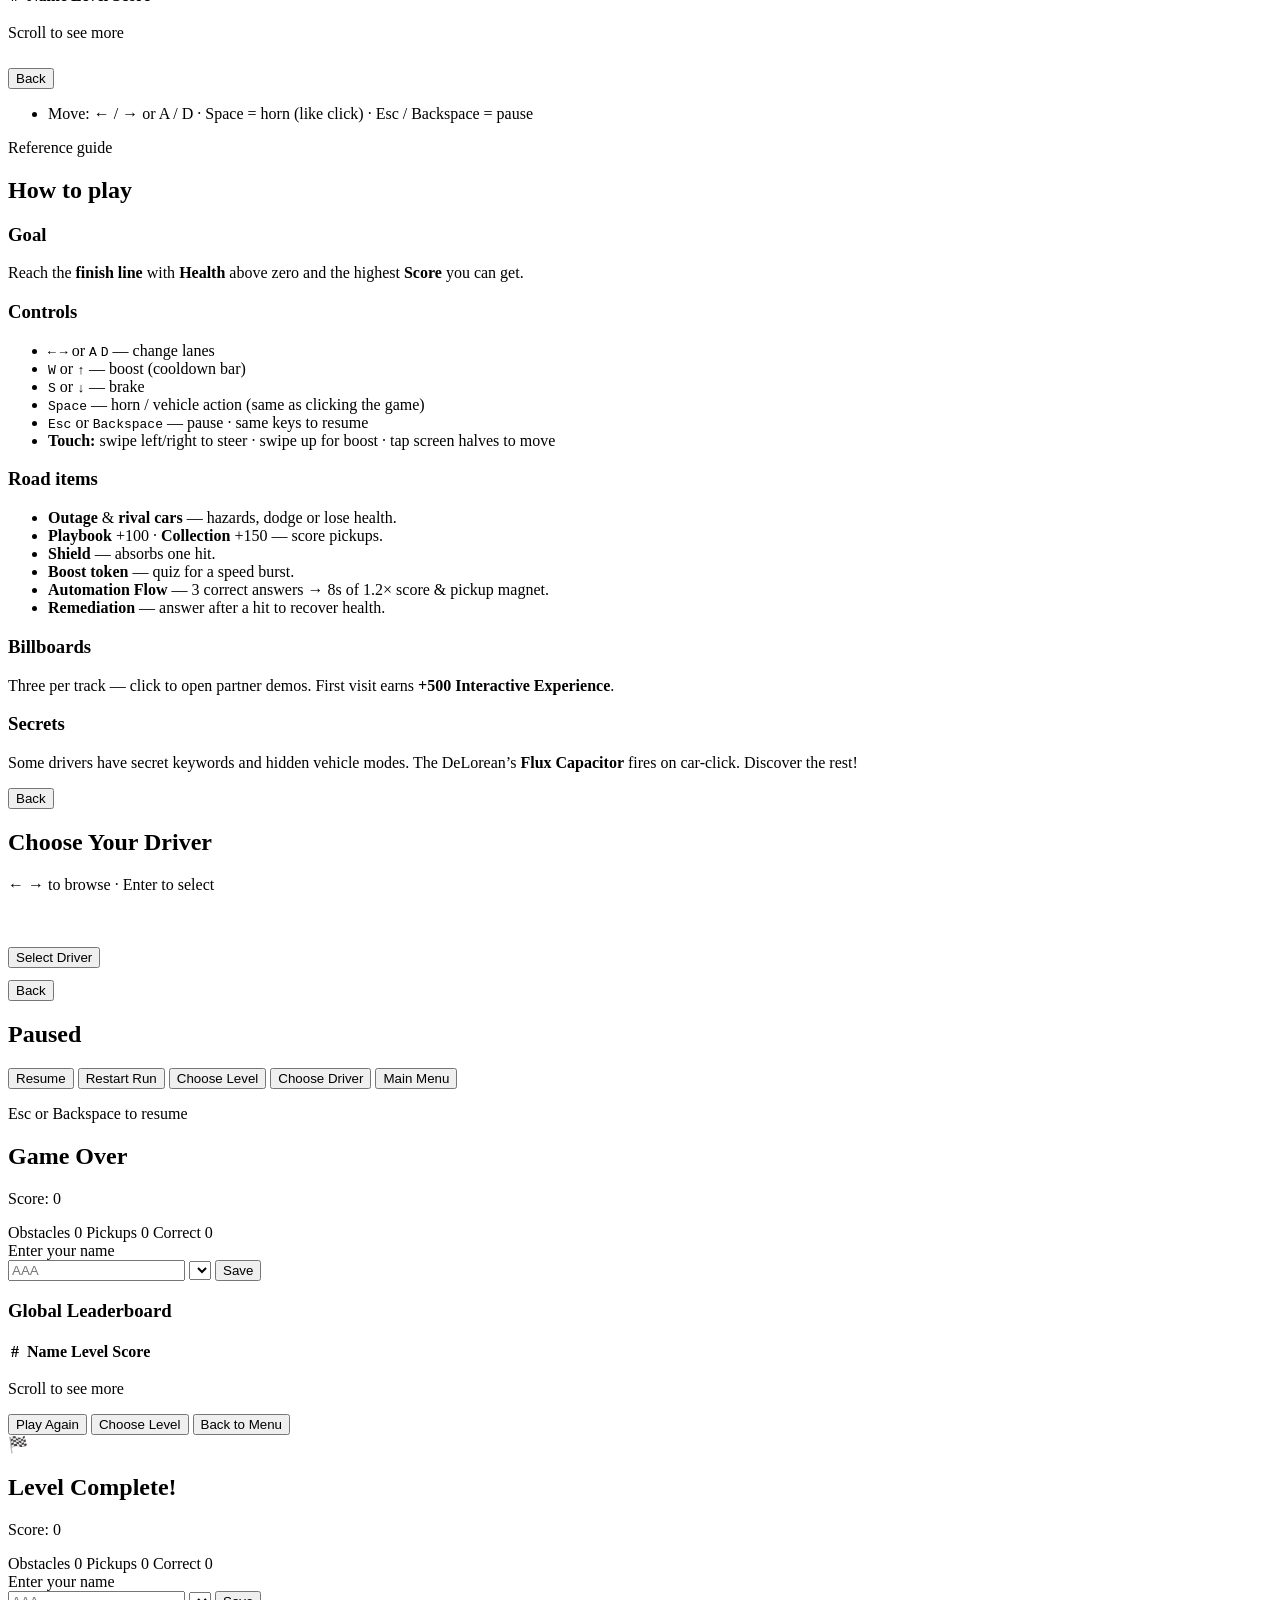
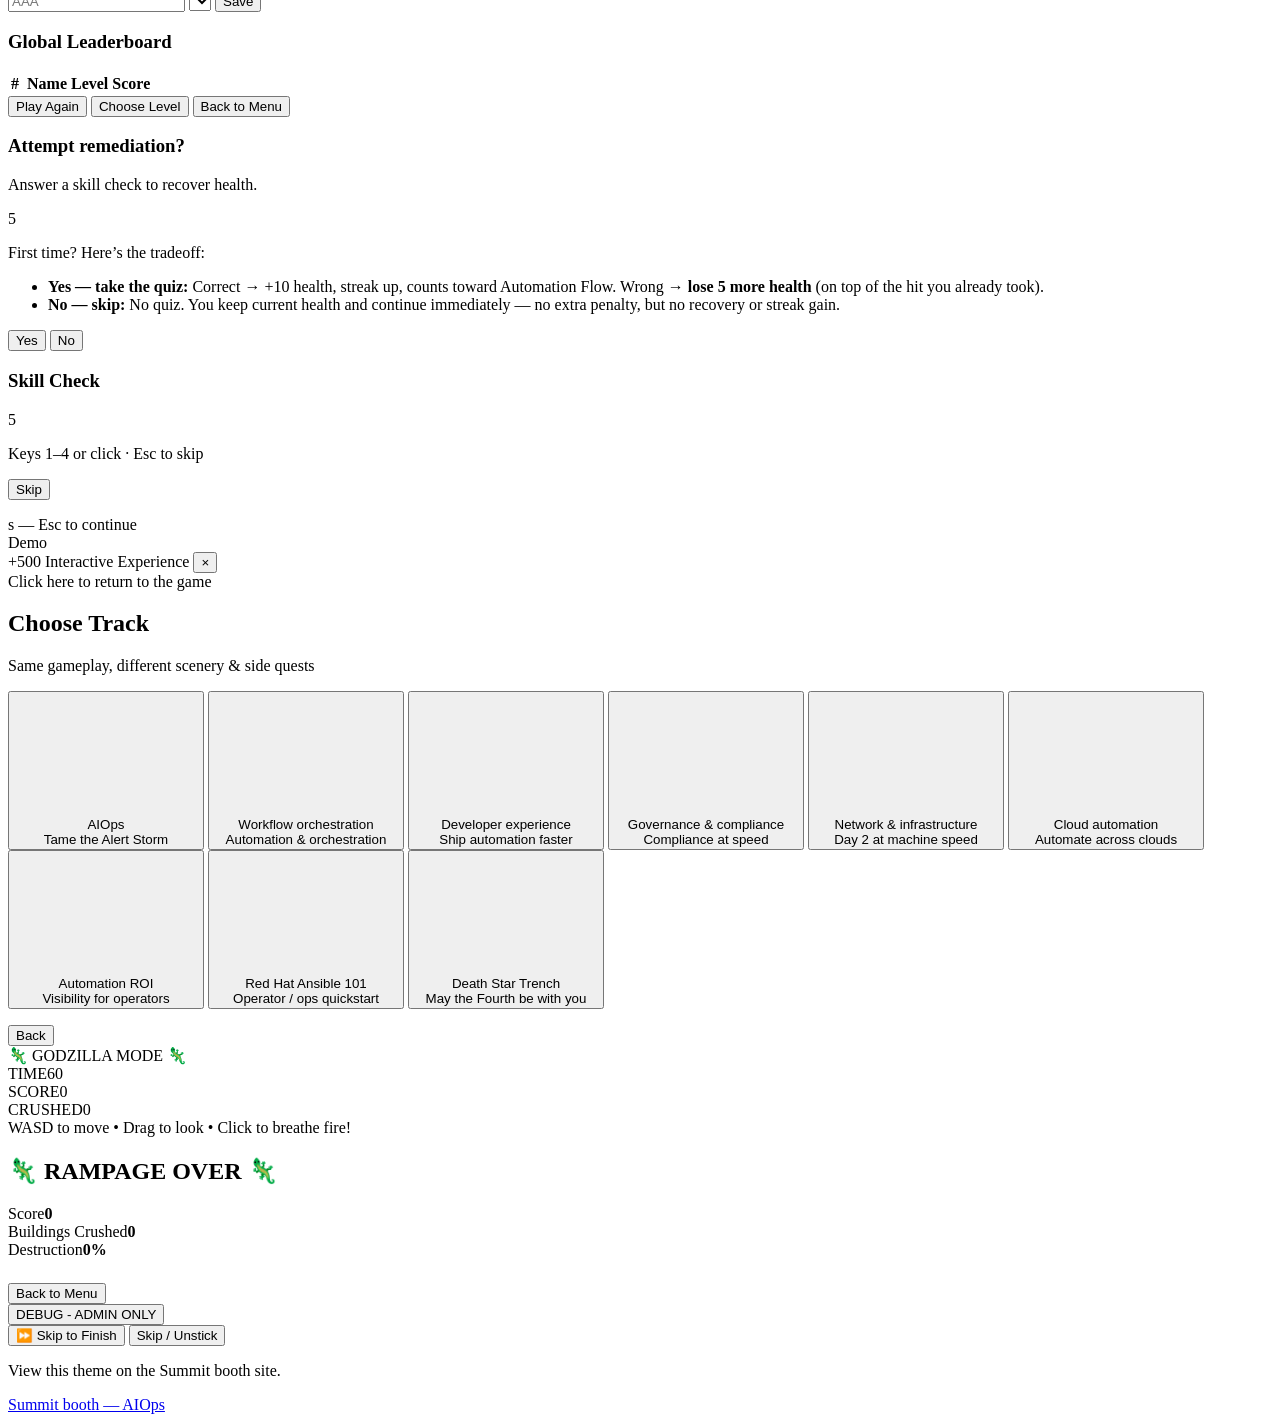
==== commit 9755d8fc: "Tutorial: show exit hint on billboard X button during tutorial Pulsing tooltip points at the close b" ====
--- a/index.html
+++ b/index.html
@@ -504,6 +504,7 @@
             <div class="billboard-topbar-right">
               <span id="billboard-bonus" class="billboard-bonus hidden">+500 Interactive Experience</span>
               <button type="button" id="btn-billboard-close" class="billboard-close" title="Close">&times;</button>
+              <div id="billboard-exit-hint" class="billboard-exit-hint hidden">Click here to return to the game</div>
             </div>
           </div>
           <div class="billboard-content" id="billboard-content">
--- a/style.css
+++ b/style.css
@@ -1836,6 +1836,7 @@
 }
 
 .billboard-topbar-right {
+  position: relative;
   display: flex;
   align-items: center;
   gap: 0.75rem;
@@ -1860,6 +1861,39 @@
   background: rgba(255, 60, 60, 0.2);
   border-color: rgba(255, 60, 60, 0.4);
   color: #ff6666;
+}
+
+.billboard-exit-hint {
+  position: absolute;
+  top: calc(100% + 8px);
+  right: 0;
+  white-space: nowrap;
+  background: var(--neon, #00ffcc);
+  color: #0a0e18;
+  font-family: "Orbitron", sans-serif;
+  font-size: 0.65rem;
+  font-weight: 700;
+  padding: 0.4rem 0.7rem;
+  border-radius: 6px;
+  pointer-events: none;
+  z-index: 10;
+  animation: hintPulse 1.5s ease-in-out infinite;
+  box-shadow: 0 0 12px rgba(0, 255, 204, 0.5);
+}
+
+.billboard-exit-hint::before {
+  content: "";
+  position: absolute;
+  top: -6px;
+  right: 12px;
+  border-left: 6px solid transparent;
+  border-right: 6px solid transparent;
+  border-bottom: 6px solid var(--neon, #00ffcc);
+}
+
+@keyframes hintPulse {
+  0%, 100% { opacity: 1; transform: translateY(0); }
+  50% { opacity: 0.8; transform: translateY(2px); }
 }
 
 .billboard-content {
